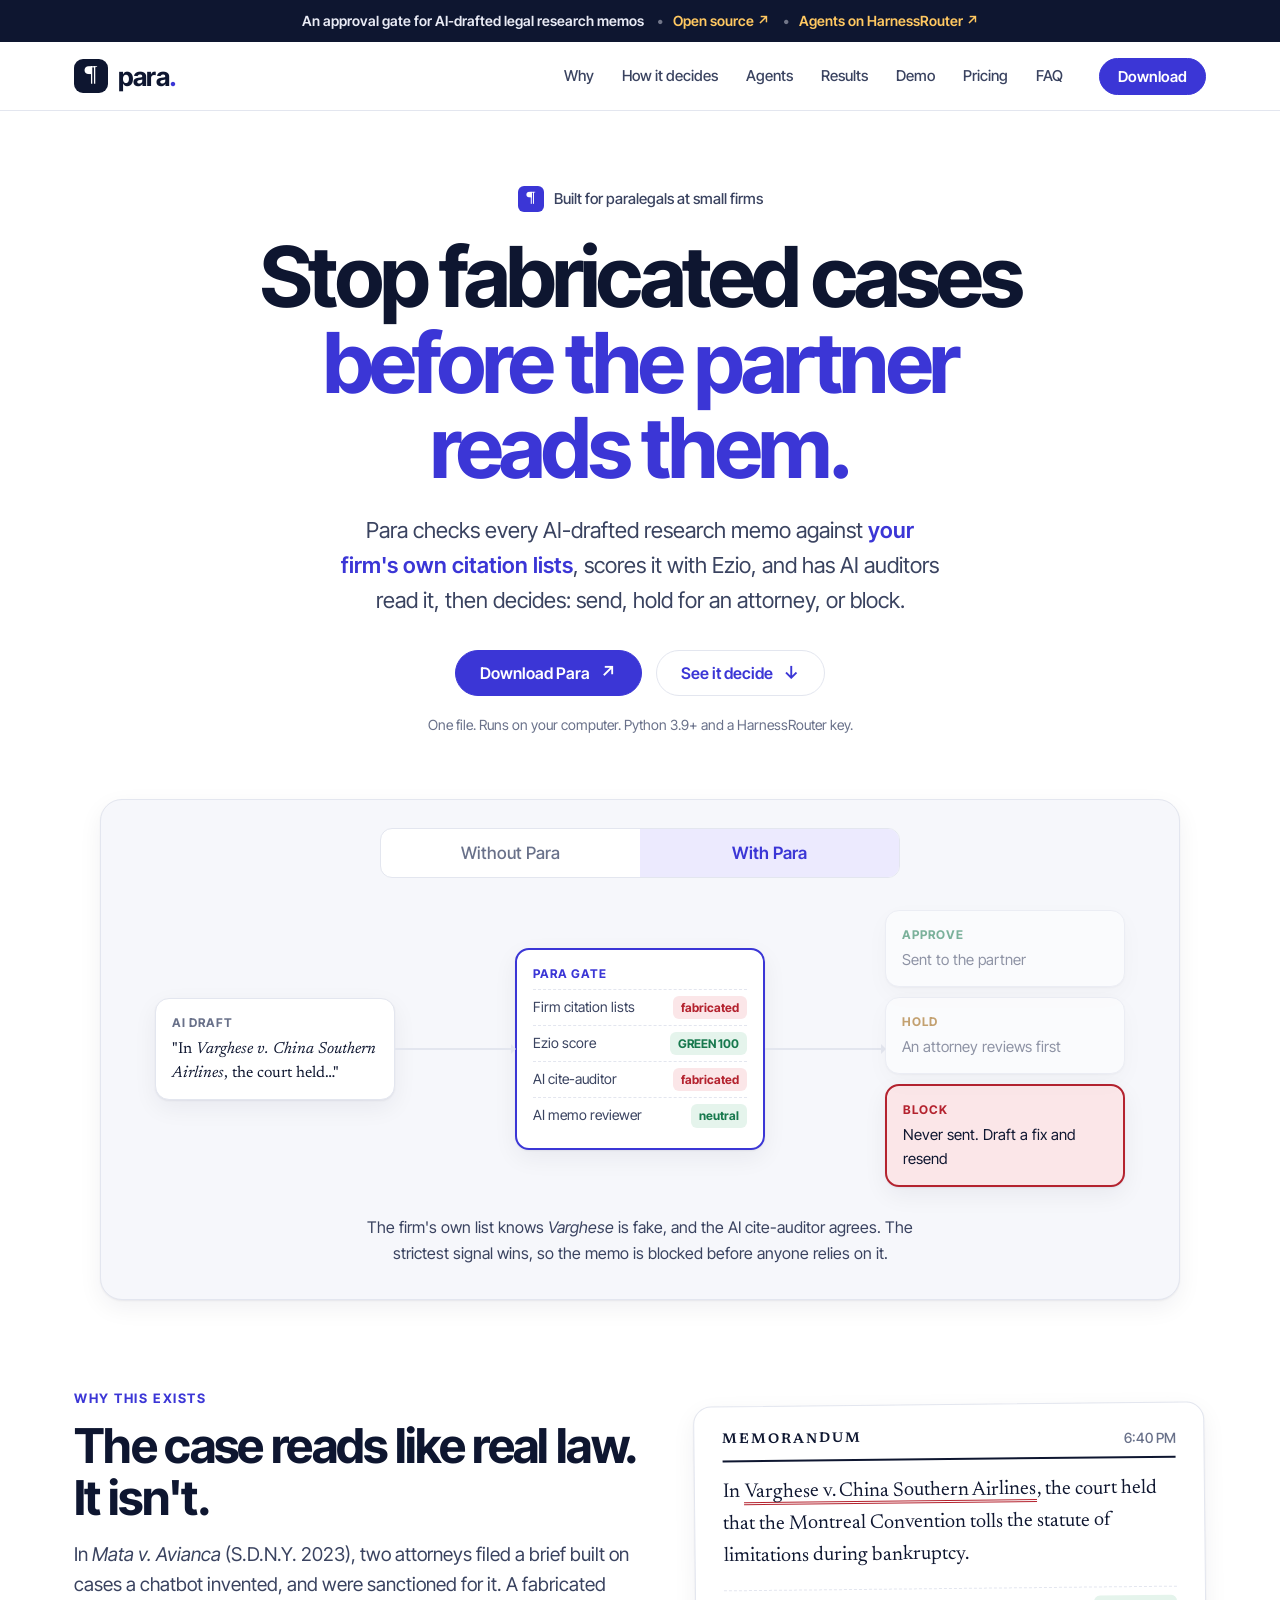
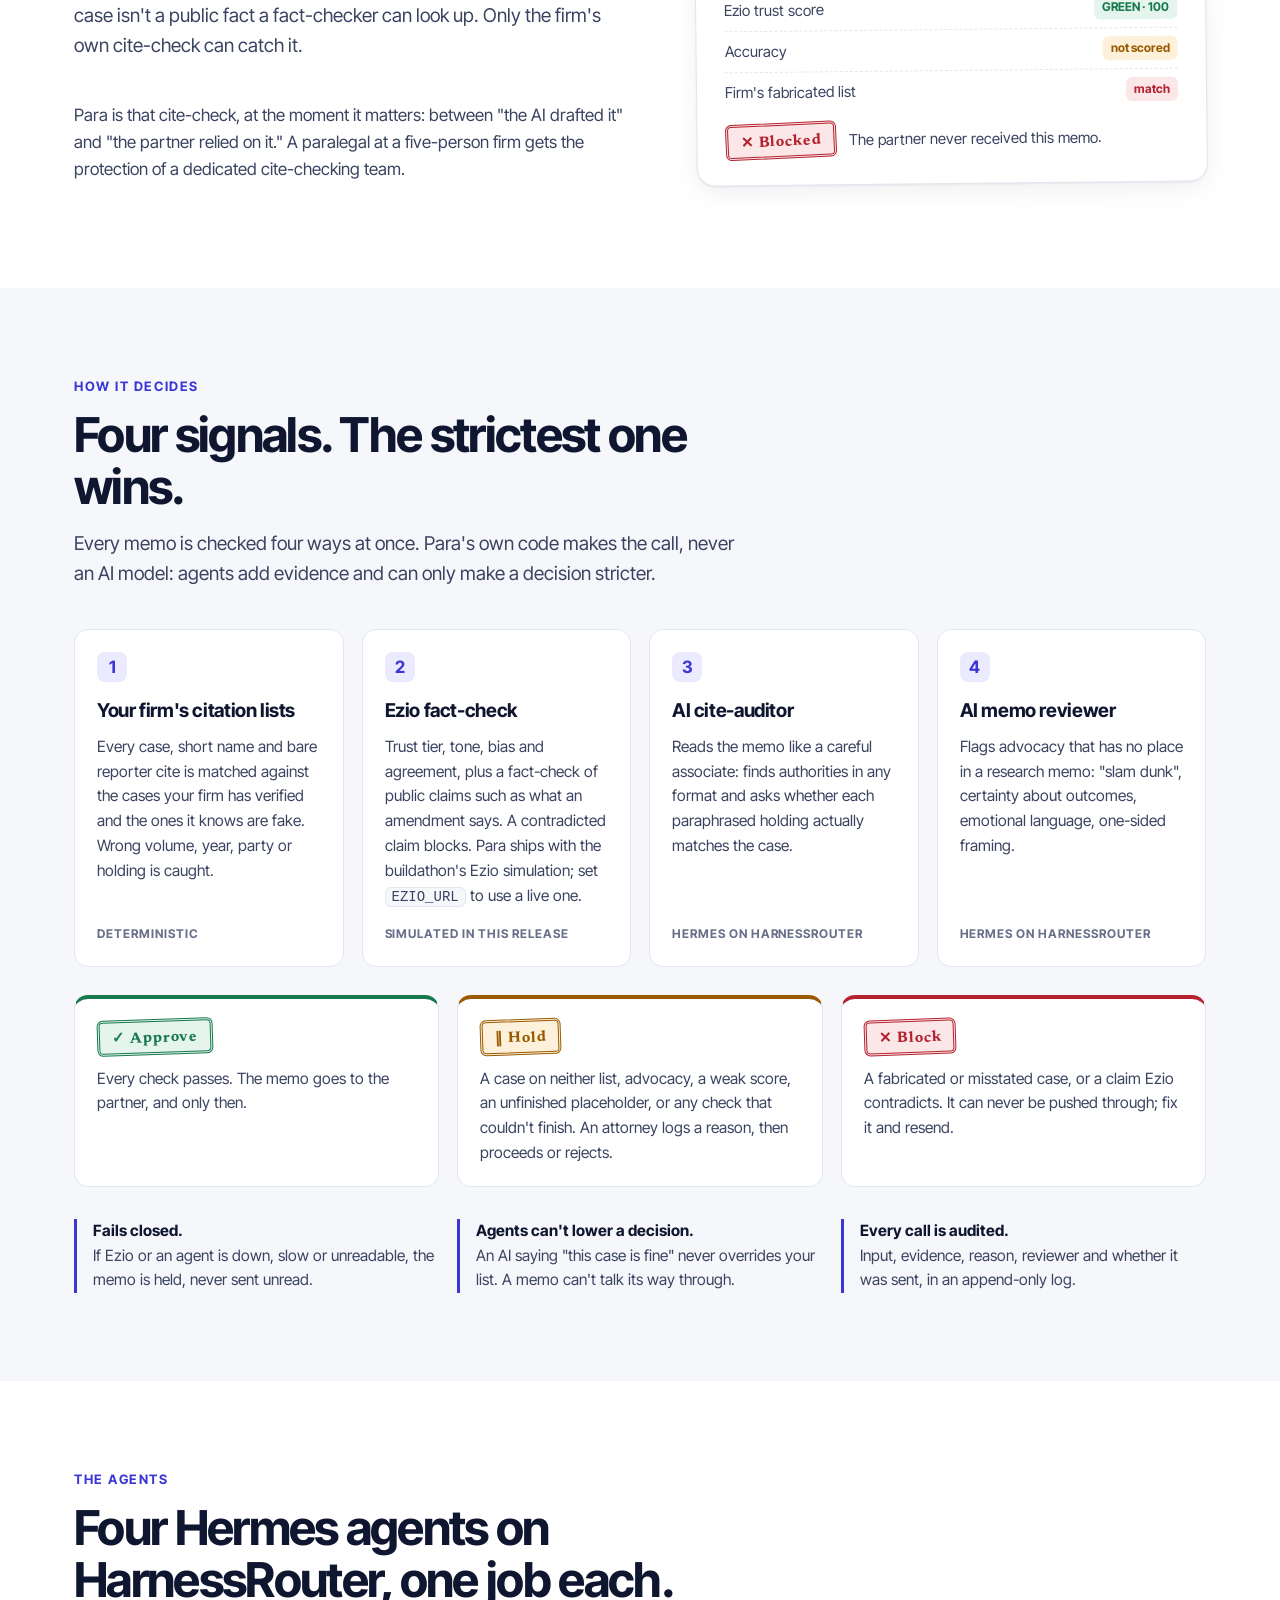
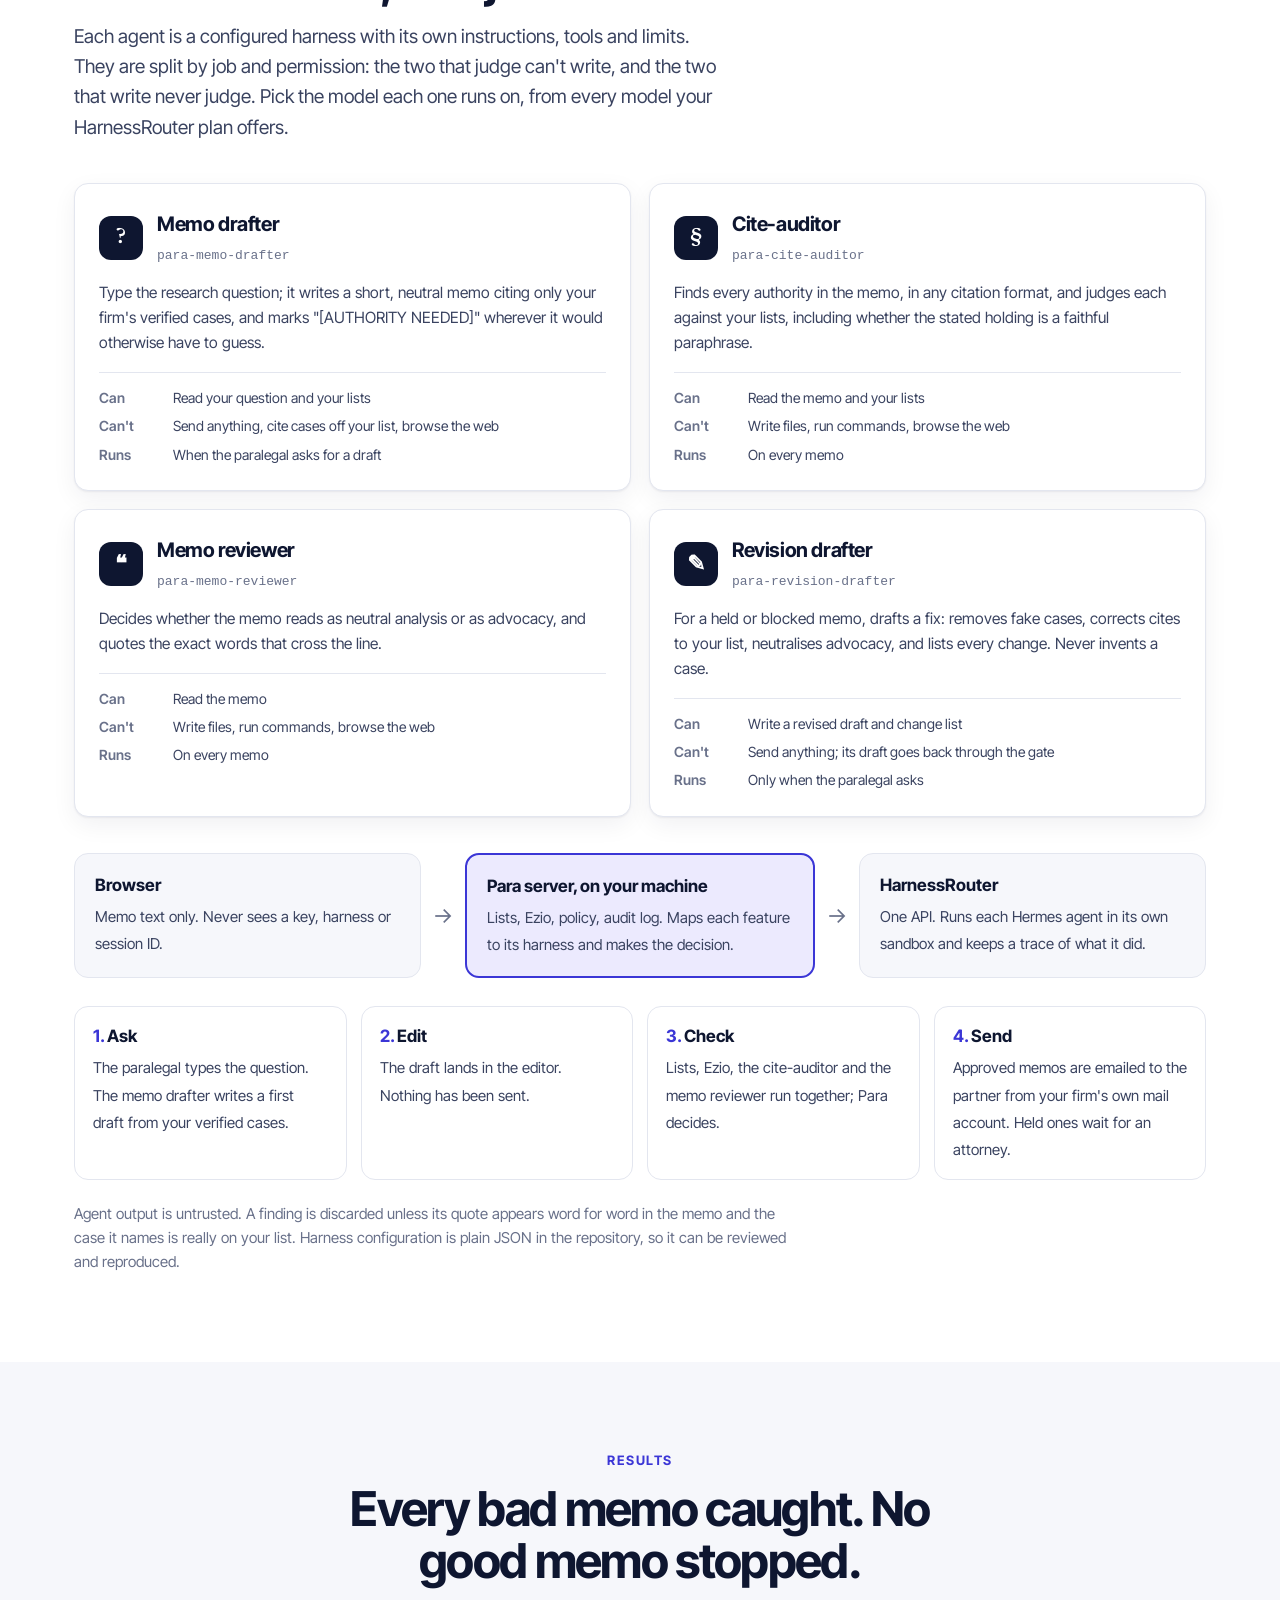
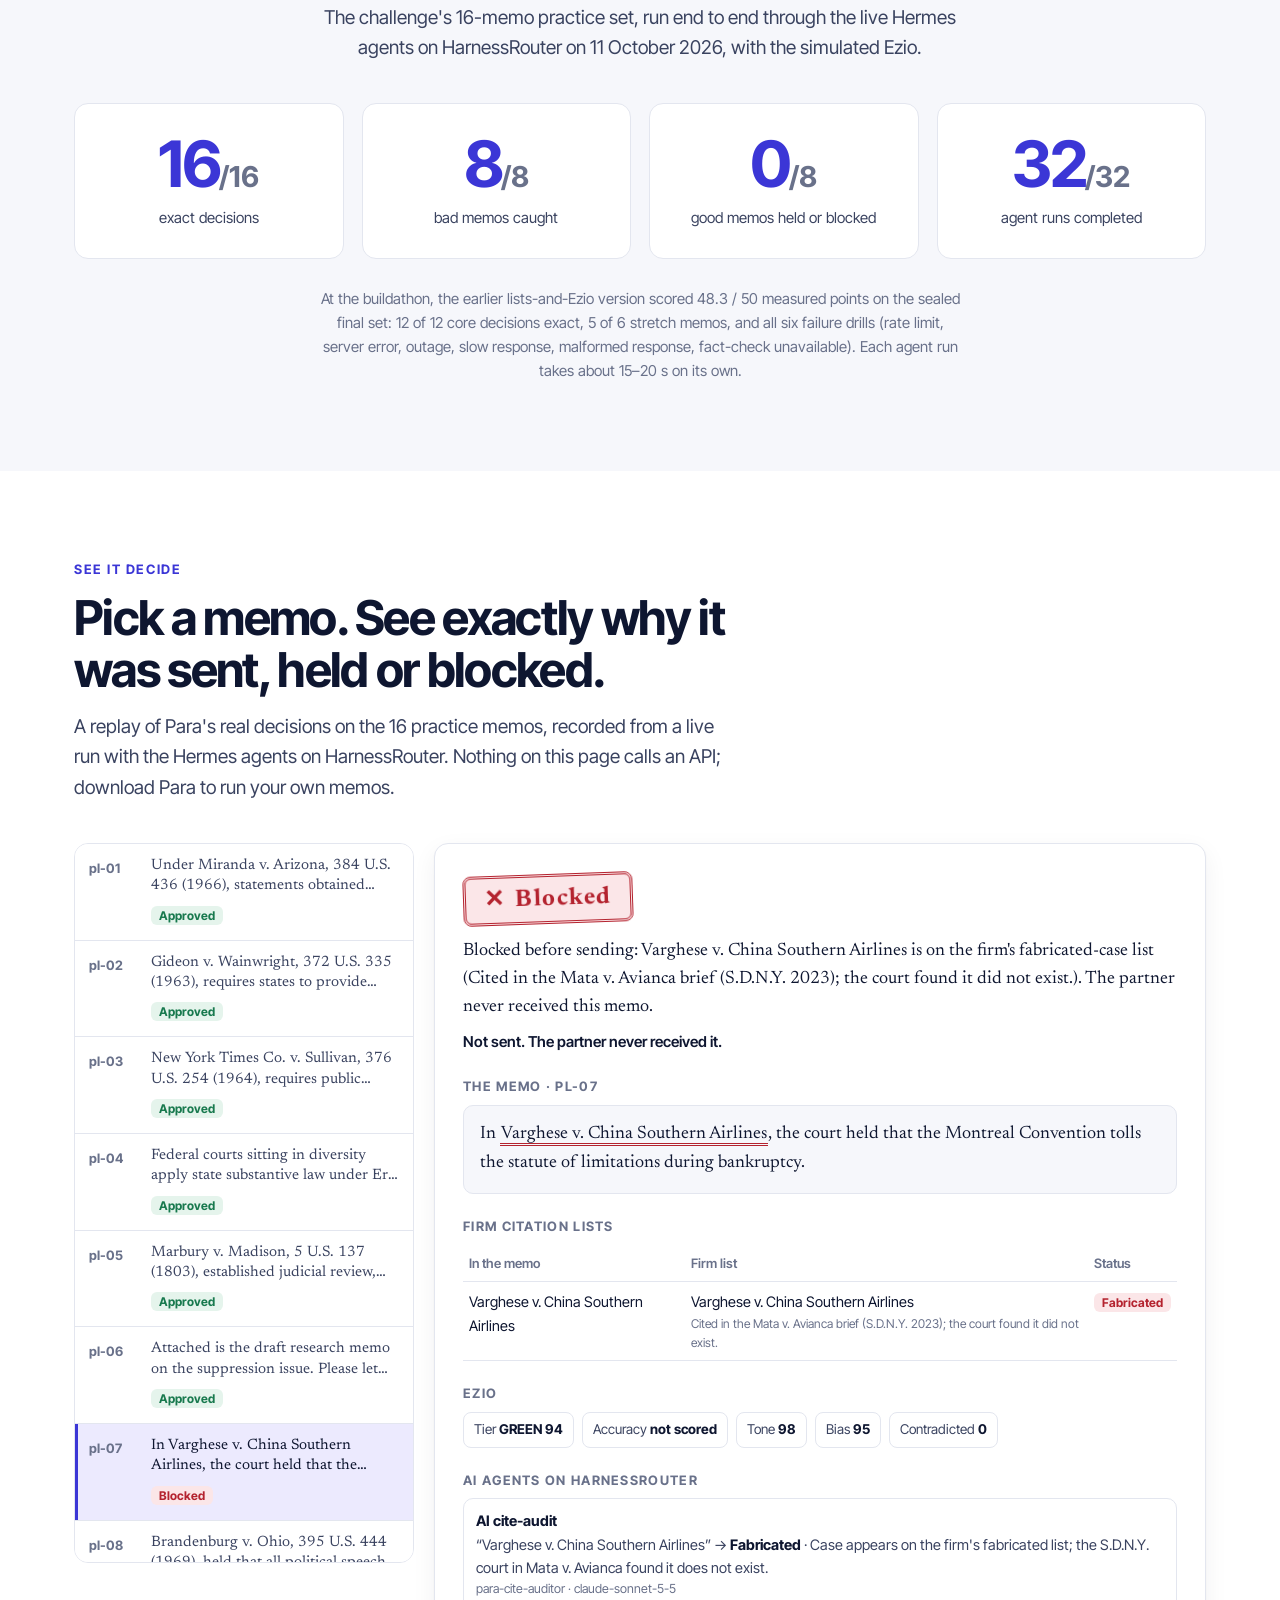
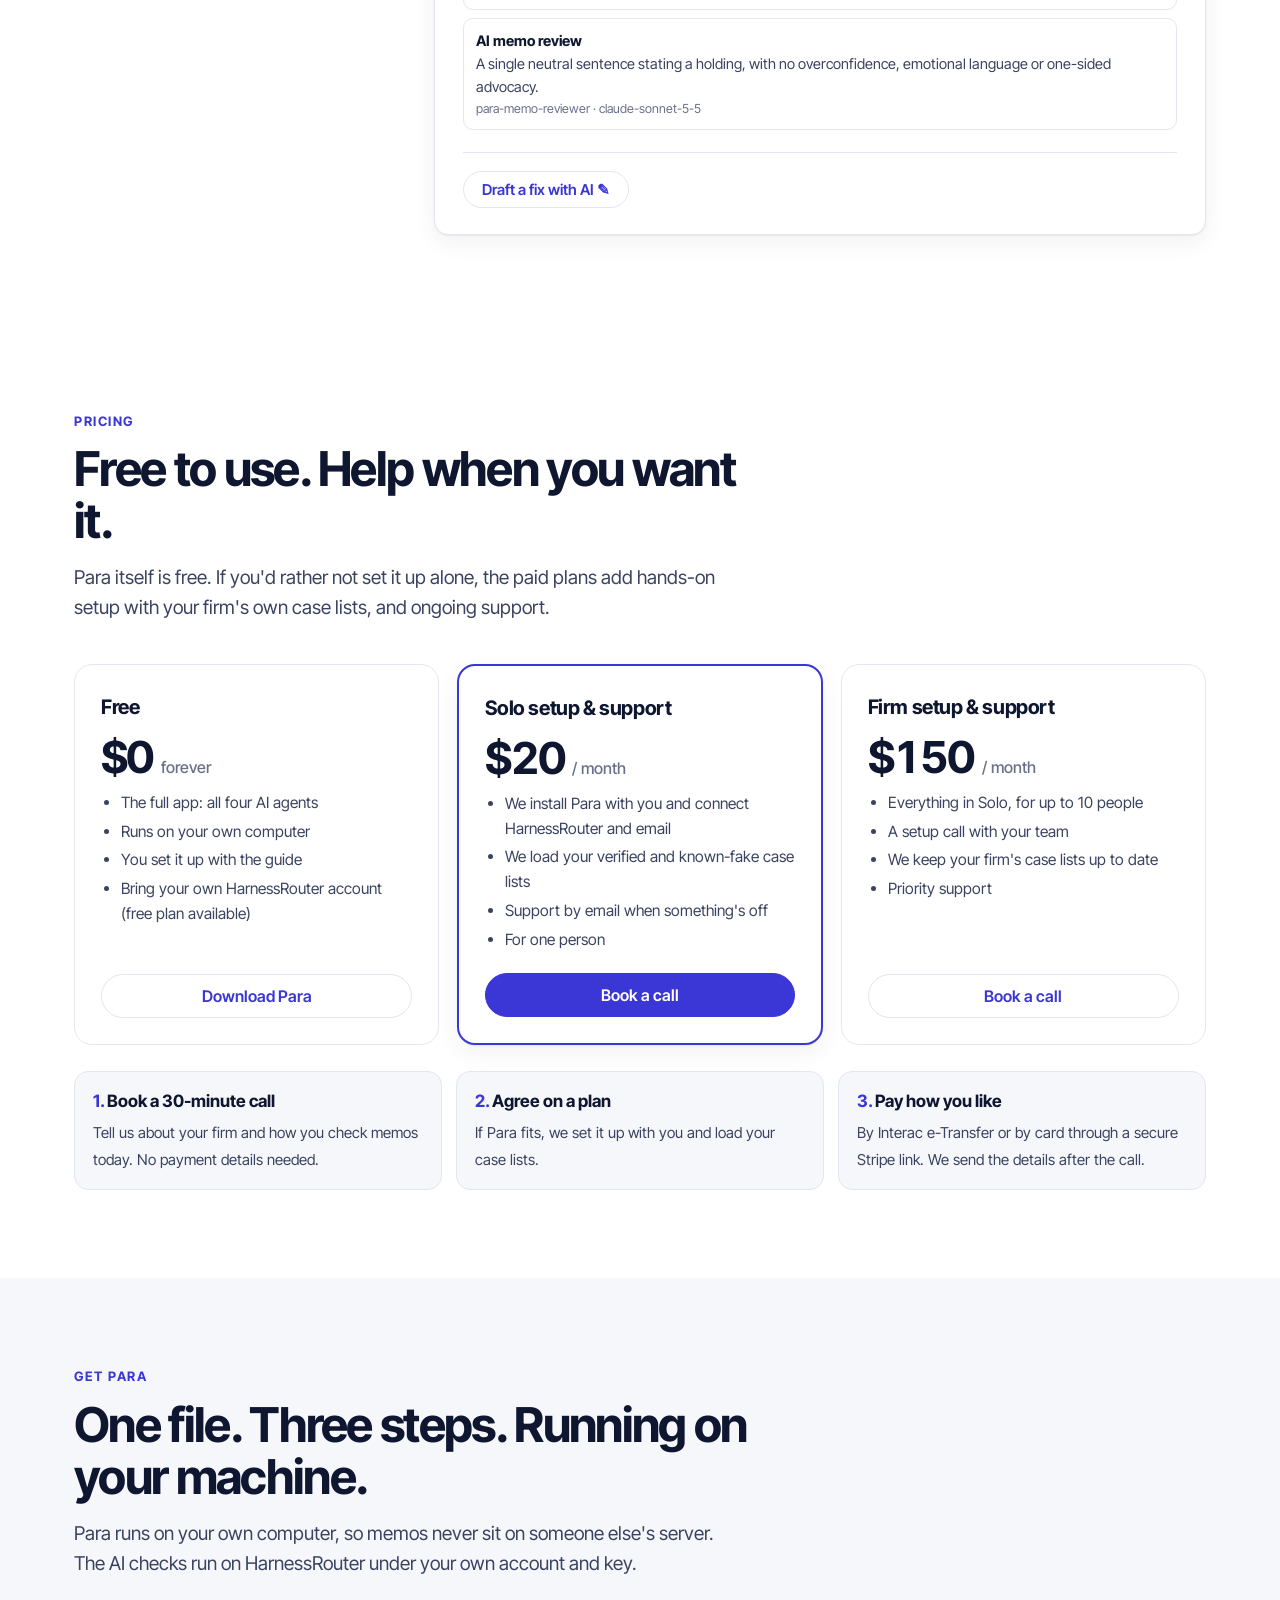
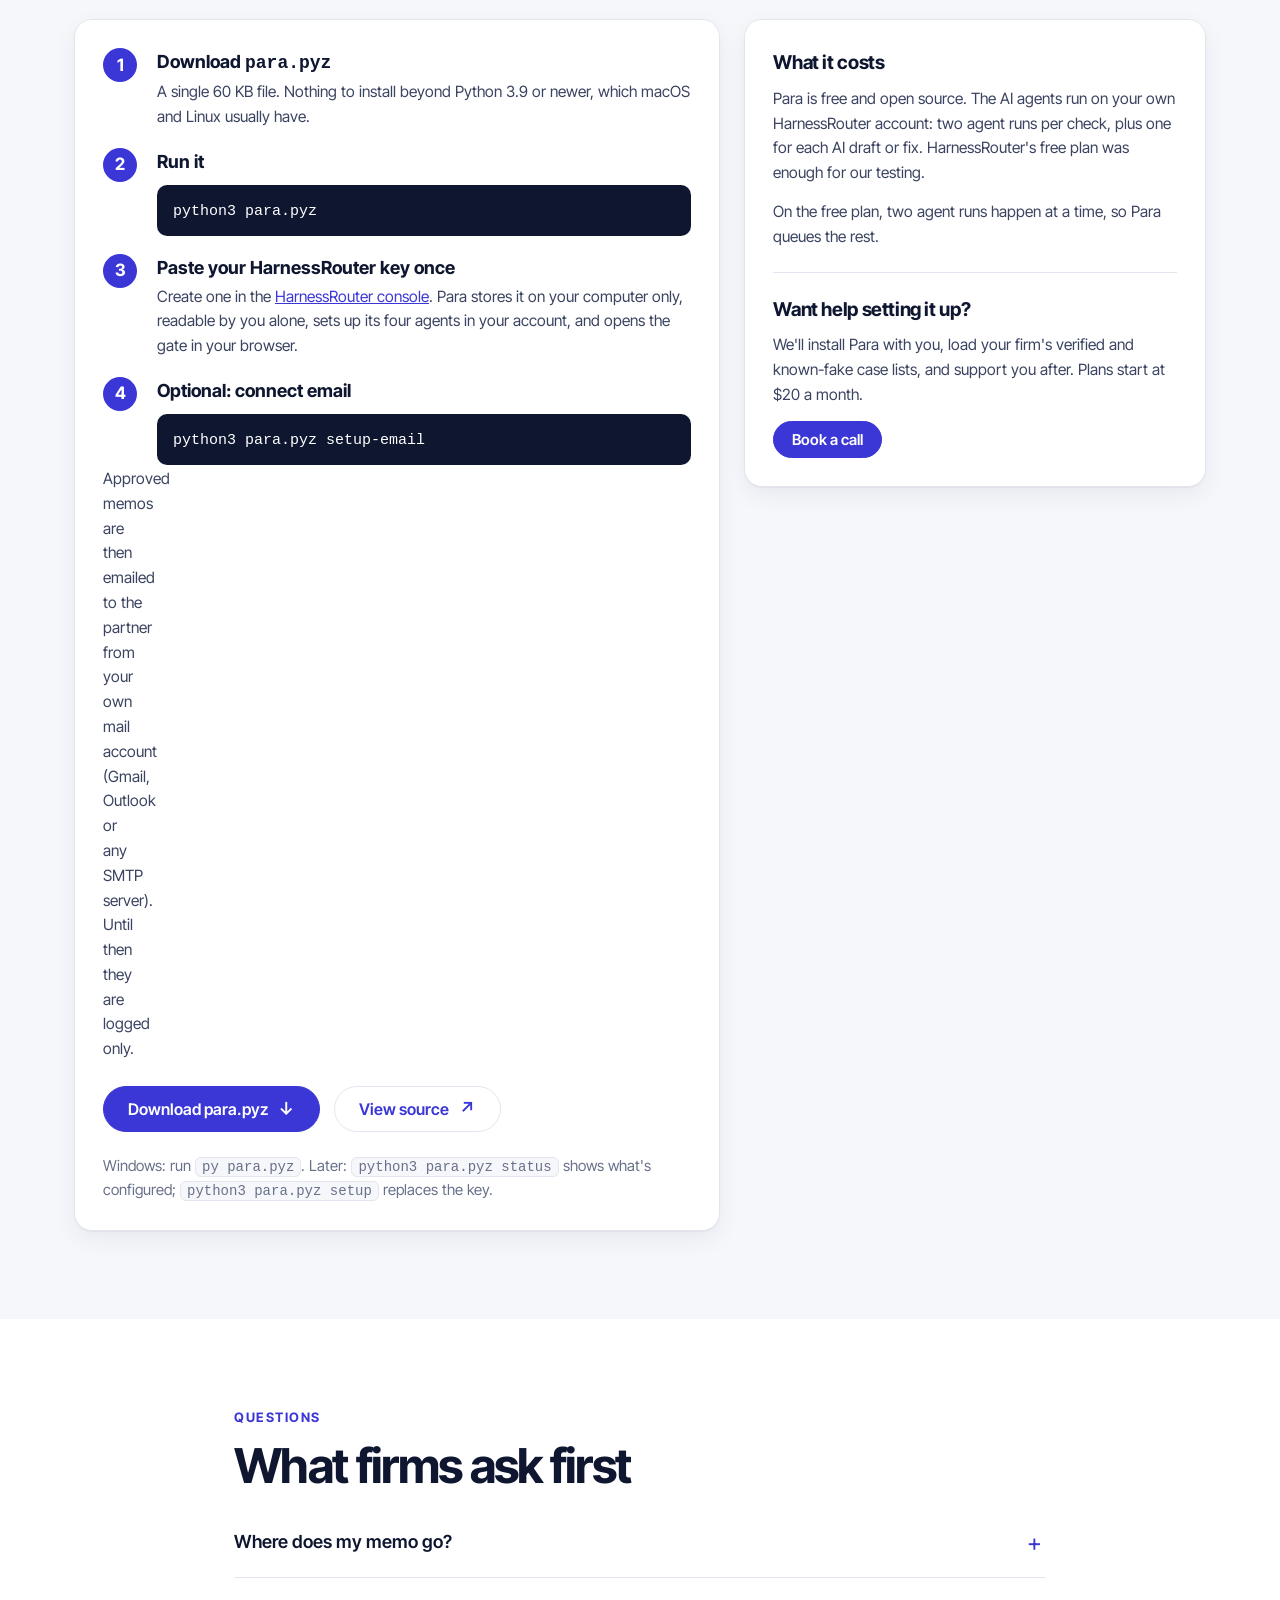
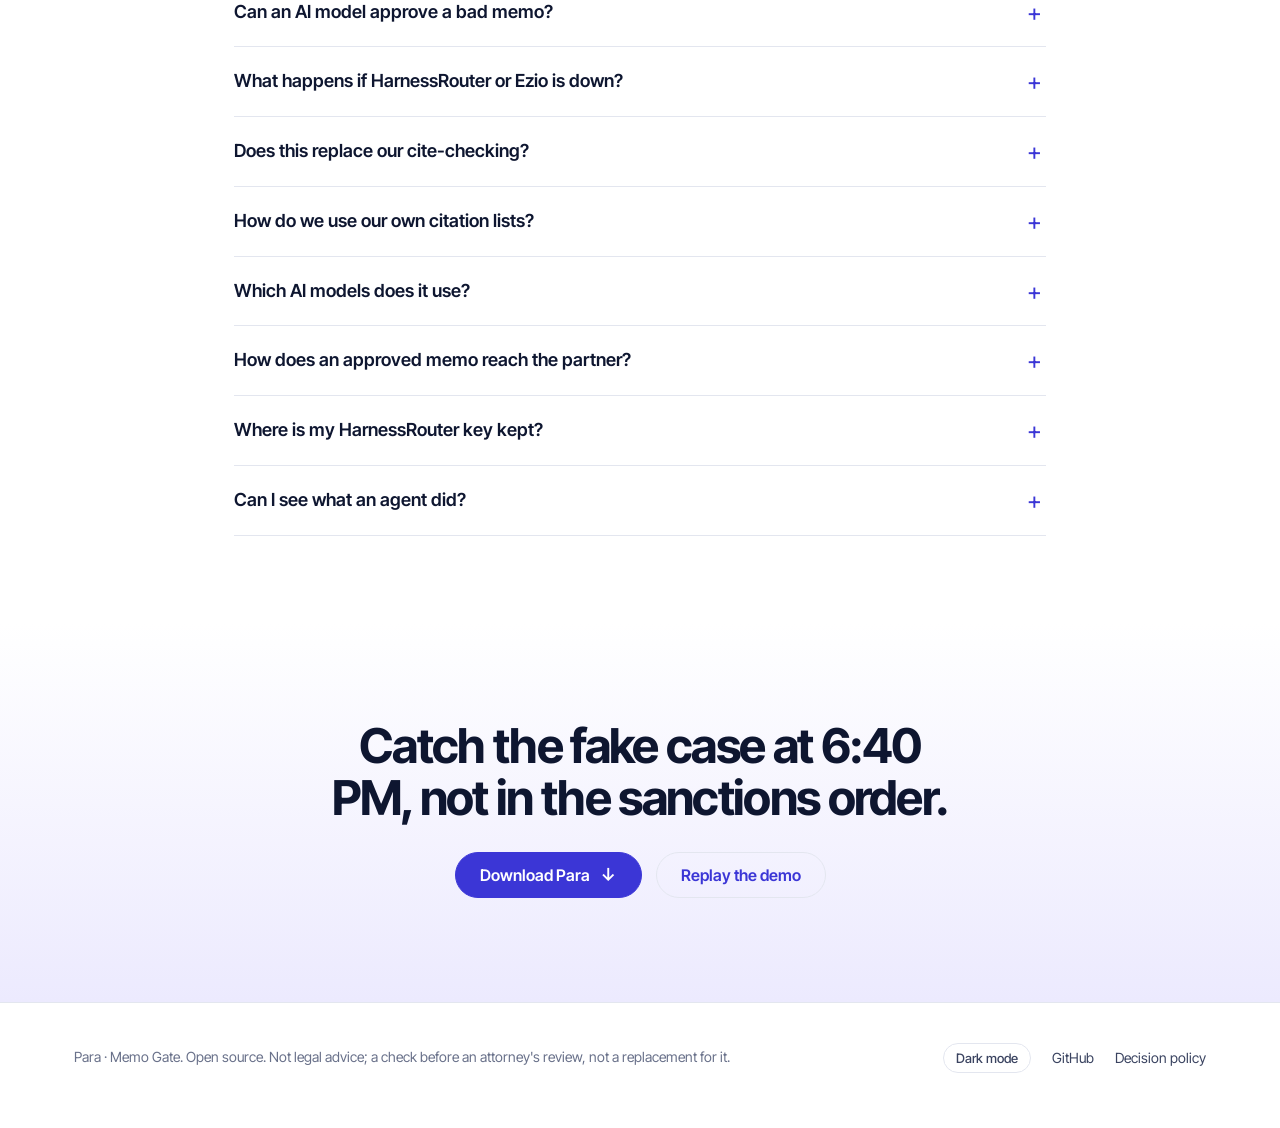
==== docs/index.html @ ff465260 "Add paid setup-and-support plans with booking and e-Transfer or card Para stays free. The website's " ====
<!doctype html>
<html lang="en">
<head>
<meta charset="utf-8">
<meta name="viewport" content="width=device-width, initial-scale=1">
<title>Para · Memo Gate</title>
<meta name="description" content="Para is an approval gate for AI-drafted legal research memos. It cite-checks every case against your firm's own lists, runs AI auditors on HarnessRouter, and blocks fabricated authority before the partner relies on it.">
<meta property="og:title" content="Para · Stop fabricated cases before they reach the partner">
<meta property="og:description" content="An approval gate for AI-drafted legal research memos: firm cite-lists, Ezio scoring and AI auditors on HarnessRouter.">
<link rel="icon" href="data:image/svg+xml,%3Csvg xmlns='http://www.w3.org/2000/svg' viewBox='0 0 32 32'%3E%3Crect width='32' height='32' rx='8' fill='%230e1630'/%3E%3Ctext x='16' y='23' font-size='20' text-anchor='middle' fill='white' font-family='Georgia'%3E%C2%B6%3C/text%3E%3C/svg%3E">
<link rel="preconnect" href="https://fonts.googleapis.com">
<link rel="preconnect" href="https://fonts.gstatic.com" crossorigin>
<link rel="stylesheet" href="https://fonts.googleapis.com/css2?family=Inter+Tight:wght@400;500;600;700&family=Newsreader:opsz,wght@6..72,400;6..72,600&display=swap">
<link rel="stylesheet" href="assets/site.css?v=20261019">
</head>
<body>

<div class="bar">
  An approval gate for AI-drafted legal research memos
  <span class="dot" aria-hidden="true">•</span><a href="https://github.com/Ridhwanlai/Approval-Gate">Open source ↗</a>
  <span class="dot" aria-hidden="true">•</span><a href="https://harnessrouter.ai">Agents on HarnessRouter ↗</a>
</div>

<nav class="nav" aria-label="Main">
  <div class="wrap">
    <a class="brand" href="#top" aria-label="Para home"><span class="mark" aria-hidden="true">¶</span><span>para<span class="dot">.</span></span></a>
    <div class="nav-links">
      <a href="#problem">Why</a>
      <a href="#how">How it decides</a>
      <a href="#agents">Agents</a>
      <a href="#results">Results</a>
      <a href="#demo">Demo</a>
      <a href="#pricing">Pricing</a>
      <a href="#faq">FAQ</a>
    </div>
    <a class="btn primary small" href="#download">Download</a>
  </div>
</nav>

<main id="top">
  <header class="hero">
    <div class="wrap">
      <span class="badge"><span class="chip" aria-hidden="true">¶</span>Built for paralegals at small firms</span>
      <h1>Stop fabricated cases <span class="accent">before the partner reads them.</span></h1>
      <p class="lede">Para checks every AI-drafted research memo against <b>your firm's own citation lists</b>, scores it with Ezio, and has AI auditors read it, then decides: send, hold for an attorney, or block.</p>
      <div class="ctas">
        <a class="btn primary" href="#download">Download Para <span class="arrow" aria-hidden="true">↗</span></a>
        <a class="btn ghost" href="#demo">See it decide <span class="arrow" aria-hidden="true">↓</span></a>
      </div>
      <p class="fineprint">One file. Runs on your computer. Python 3.9+ and a HarnessRouter key.</p>
    </div>
  </header>

  <div class="wrap">
    <div class="compare" id="compare">
      <div class="tabs" role="tablist" aria-label="Compare">
        <button role="tab" id="tab-without" aria-controls="panel-without" aria-selected="false" type="button">Without Para</button>
        <button role="tab" id="tab-with" aria-controls="panel-with" aria-selected="true" type="button">With Para</button>
      </div>

      <div class="panel" id="panel-without" role="tabpanel" aria-labelledby="tab-without" hidden>
        <div class="flow">
          <div class="node"><span class="node-k">AI draft</span><span class="memo-line">"In <i>Varghese v. China Southern Airlines</i>, the court held…"</span></div>
          <div class="link" aria-hidden="true"><span>Ezio: GREEN 100</span></div>
          <div class="node"><span class="node-k">Partner</span>Relies on it in tomorrow's filing</div>
          <div class="link bad" aria-hidden="true"></div>
          <div class="node outcome block"><span class="node-k">Outcome</span>A case that never existed is cited to the court</div>
        </div>
        <p class="caption">A trust score can't see a fabricated case: there is no public claim to check. That is how <i>Mata v. Avianca</i> happened.</p>
      </div>

      <div class="panel" id="panel-with" role="tabpanel" aria-labelledby="tab-with">
        <div class="flow">
          <div class="node"><span class="node-k">AI draft</span><span class="memo-line">"In <i>Varghese v. China Southern Airlines</i>, the court held…"</span></div>
          <div class="link" aria-hidden="true"></div>
          <div class="node gate">
            <span class="node-k">Para gate</span>
            <ul class="checks">
              <li><span>Firm citation lists</span><b class="st block">fabricated</b></li>
              <li><span>Ezio score</span><b class="st ok">GREEN 100</b></li>
              <li><span>AI cite-auditor</span><b class="st block">fabricated</b></li>
              <li><span>AI memo reviewer</span><b class="st ok">neutral</b></li>
            </ul>
          </div>
          <div class="link" aria-hidden="true"></div>
          <div class="outcomes">
            <div class="node outcome ok"><span class="node-k">Approve</span>Sent to the partner</div>
            <div class="node outcome hold"><span class="node-k">Hold</span>An attorney reviews first</div>
            <div class="node outcome block current"><span class="node-k">Block</span>Never sent. Draft a fix and resend</div>
          </div>
        </div>
        <p class="caption">The firm's own list knows <i>Varghese</i> is fake, and the AI cite-auditor agrees. The strictest signal wins, so the memo is blocked before anyone relies on it.</p>
      </div>
    </div>
  </div>

  <section id="problem">
    <div class="wrap split">
      <div>
        <p class="kicker">Why this exists</p>
        <h2>The case reads like real law. It isn't.</h2>
        <p class="section-lede">In <i>Mata v. Avianca</i> (S.D.N.Y. 2023), two attorneys filed a brief built on cases a chatbot invented, and were sanctioned for it. A fabricated case isn't a public fact a fact-checker can look up. Only the firm's own cite-check can catch it.</p>
        <p class="body">Para is that cite-check, at the moment it matters: between "the AI drafted it" and "the partner relied on it." A paralegal at a five-person firm gets the protection of a dedicated cite-checking team.</p>
      </div>
      <figure class="memo-card" aria-label="An AI-drafted memo with a fabricated case">
        <div class="memo-head"><span>MEMORANDUM</span><span class="time">6:40 PM</span></div>
        <p class="memo-text">In <mark class="fab">Varghese v. China Southern Airlines</mark>, the court held that the Montreal Convention tolls the statute of limitations during bankruptcy.</p>
        <div class="memo-signals">
          <div><span>Ezio trust score</span><b class="st ok">GREEN · 100</b></div>
          <div><span>Accuracy</span><b class="st hold">not scored</b></div>
          <div><span>Firm's fabricated list</span><b class="st block">match</b></div>
        </div>
        <figcaption><b class="stamp-mini block">✕ Blocked</b> The partner never received this memo.</figcaption>
      </figure>
    </div>
  </section>

  <section id="how" class="soft">
    <div class="wrap">
      <p class="kicker">How it decides</p>
      <h2>Four signals. The strictest one wins.</h2>
      <p class="section-lede">Every memo is checked four ways at once. Para's own code makes the call, never an AI model: agents add evidence and can only make a decision stricter.</p>
      <div class="grid4">
        <article class="sig-card">
          <span class="num">1</span>
          <h3>Your firm's citation lists</h3>
          <p>Every case, short name and bare reporter cite is matched against the cases your firm has verified and the ones it knows are fake. Wrong volume, year, party or holding is caught.</p>
          <p class="tag">Deterministic</p>
        </article>
        <article class="sig-card">
          <span class="num">2</span>
          <h3>Ezio fact-check</h3>
          <p>Trust tier, tone, bias and agreement, plus a fact-check of public claims such as what an amendment says. A contradicted claim blocks. Para ships with the buildathon's Ezio simulation; set <code>EZIO_URL</code> to use a live one.</p>
          <p class="tag">Simulated in this release</p>
        </article>
        <article class="sig-card">
          <span class="num">3</span>
          <h3>AI cite-auditor</h3>
          <p>Reads the memo like a careful associate: finds authorities in any format and asks whether each paraphrased holding actually matches the case.</p>
          <p class="tag">Hermes on HarnessRouter</p>
        </article>
        <article class="sig-card">
          <span class="num">4</span>
          <h3>AI memo reviewer</h3>
          <p>Flags advocacy that has no place in a research memo: "slam dunk", certainty about outcomes, emotional language, one-sided framing.</p>
          <p class="tag">Hermes on HarnessRouter</p>
        </article>
      </div>

      <div class="verdicts">
        <div class="verdict ok"><b class="stamp-mini ok">✓ Approve</b><p>Every check passes. The memo goes to the partner, and only then.</p></div>
        <div class="verdict hold"><b class="stamp-mini hold">‖ Hold</b><p>A case on neither list, advocacy, a weak score, an unfinished placeholder, or any check that couldn't finish. An attorney logs a reason, then proceeds or rejects.</p></div>
        <div class="verdict block"><b class="stamp-mini block">✕ Block</b><p>A fabricated or misstated case, or a claim Ezio contradicts. It can never be pushed through; fix it and resend.</p></div>
      </div>

      <ul class="guarantees">
        <li><b>Fails closed.</b> If Ezio or an agent is down, slow or unreadable, the memo is held, never sent unread.</li>
        <li><b>Agents can't lower a decision.</b> An AI saying "this case is fine" never overrides your list. A memo can't talk its way through.</li>
        <li><b>Every call is audited.</b> Input, evidence, reason, reviewer and whether it was sent, in an append-only log.</li>
      </ul>
    </div>
  </section>

  <section id="agents">
    <div class="wrap">
      <p class="kicker">The agents</p>
      <h2>Four Hermes agents on HarnessRouter, one job each.</h2>
      <p class="section-lede">Each agent is a configured harness with its own instructions, tools and limits. They are split by job and permission: the two that judge can't write, and the two that write never judge. Pick the model each one runs on, from every model your HarnessRouter plan offers.</p>
      <div class="agents">
        <article class="agent-card">
          <header><span class="agent-ico" aria-hidden="true">?</span><div><h3>Memo drafter</h3><code>para-memo-drafter</code></div></header>
          <p>Type the research question; it writes a short, neutral memo citing only your firm's verified cases, and marks "[AUTHORITY NEEDED]" wherever it would otherwise have to guess.</p>
          <dl><dt>Can</dt><dd>Read your question and your lists</dd><dt>Can't</dt><dd>Send anything, cite cases off your list, browse the web</dd><dt>Runs</dt><dd>When the paralegal asks for a draft</dd></dl>
        </article>
        <article class="agent-card">
          <header><span class="agent-ico" aria-hidden="true">§</span><div><h3>Cite-auditor</h3><code>para-cite-auditor</code></div></header>
          <p>Finds every authority in the memo, in any citation format, and judges each against your lists, including whether the stated holding is a faithful paraphrase.</p>
          <dl><dt>Can</dt><dd>Read the memo and your lists</dd><dt>Can't</dt><dd>Write files, run commands, browse the web</dd><dt>Runs</dt><dd>On every memo</dd></dl>
        </article>
        <article class="agent-card">
          <header><span class="agent-ico" aria-hidden="true">❝</span><div><h3>Memo reviewer</h3><code>para-memo-reviewer</code></div></header>
          <p>Decides whether the memo reads as neutral analysis or as advocacy, and quotes the exact words that cross the line.</p>
          <dl><dt>Can</dt><dd>Read the memo</dd><dt>Can't</dt><dd>Write files, run commands, browse the web</dd><dt>Runs</dt><dd>On every memo</dd></dl>
        </article>
        <article class="agent-card">
          <header><span class="agent-ico" aria-hidden="true">✎</span><div><h3>Revision drafter</h3><code>para-revision-drafter</code></div></header>
          <p>For a held or blocked memo, drafts a fix: removes fake cases, corrects cites to your list, neutralises advocacy, and lists every change. Never invents a case.</p>
          <dl><dt>Can</dt><dd>Write a revised draft and change list</dd><dt>Can't</dt><dd>Send anything; its draft goes back through the gate</dd><dt>Runs</dt><dd>Only when the paralegal asks</dd></dl>
        </article>
      </div>

      <div class="arch" aria-label="How Para connects to HarnessRouter">
        <div class="arch-node"><b>Browser</b><span>Memo text only. Never sees a key, harness or session ID.</span></div>
        <div class="arch-link" aria-hidden="true">→</div>
        <div class="arch-node strong"><b>Para server, on your machine</b><span>Lists, Ezio, policy, audit log. Maps each feature to its harness and makes the decision.</span></div>
        <div class="arch-link" aria-hidden="true">→</div>
        <div class="arch-node"><b>HarnessRouter</b><span>One API. Runs each Hermes agent in its own sandbox and keeps a trace of what it did.</span></div>
      </div>
      <ol class="flowline" aria-label="A memo's path">
        <li><b>Ask</b><span>The paralegal types the question. The memo drafter writes a first draft from your verified cases.</span></li>
        <li><b>Edit</b><span>The draft lands in the editor. Nothing has been sent.</span></li>
        <li><b>Check</b><span>Lists, Ezio, the cite-auditor and the memo reviewer run together; Para decides.</span></li>
        <li><b>Send</b><span>Approved memos are emailed to the partner from your firm's own mail account. Held ones wait for an attorney.</span></li>
      </ol>
      <p class="note">Agent output is untrusted. A finding is discarded unless its quote appears word for word in the memo and the case it names is really on your list. Harness configuration is plain JSON in the repository, so it can be reviewed and reproduced.</p>
    </div>
  </section>

  <section id="results" class="soft">
    <div class="wrap center">
      <p class="kicker">Results</p>
      <h2>Every bad memo caught. No good memo stopped.</h2>
      <p class="section-lede">The challenge's 16-memo practice set, run end to end through the live Hermes agents on HarnessRouter on 11 October 2026, with the simulated Ezio.</p>
      <div class="stats">
        <div class="stat"><b>16<small>/16</small></b><span>exact decisions</span></div>
        <div class="stat"><b>8<small>/8</small></b><span>bad memos caught</span></div>
        <div class="stat"><b>0<small>/8</small></b><span>good memos held or blocked</span></div>
        <div class="stat"><b>32<small>/32</small></b><span>agent runs completed</span></div>
      </div>
      <p class="note center-note">At the buildathon, the earlier lists-and-Ezio version scored 48.3 / 50 measured points on the sealed final set: 12 of 12 core decisions exact, 5 of 6 stretch memos, and all six failure drills (rate limit, server error, outage, slow response, malformed response, fact-check unavailable). Each agent run takes about 15–20 s on its own.</p>
    </div>
  </section>

  <section id="demo">
    <div class="wrap">
      <p class="kicker">See it decide</p>
      <h2>Pick a memo. See exactly why it was sent, held or blocked.</h2>
      <p class="section-lede">A replay of Para's real decisions on the 16 practice memos, recorded from a live run with the Hermes agents on HarnessRouter. Nothing on this page calls an API; download Para to run your own memos.</p>
      <div class="demo">
        <div class="docket" role="listbox" aria-label="Practice memos" id="docket"><p class="muted">Loading recorded decisions…</p></div>
        <div class="decision" id="decision" aria-live="polite"></div>
      </div>
    </div>
  </section>

  <section id="pricing">
    <div class="wrap">
      <p class="kicker">Pricing</p>
      <h2>Free to use. Help when you want it.</h2>
      <p class="section-lede">Para itself is free. If you'd rather not set it up alone, the paid plans add hands-on setup with your firm's own case lists, and ongoing support.</p>
      <div class="prices">
        <article class="price-card">
          <h3>Free</h3>
          <p class="amount">$0 <small>forever</small></p>
          <ul><li>The full app: all four AI agents</li><li>Runs on your own computer</li><li>You set it up with the guide</li><li>Bring your own HarnessRouter account (free plan available)</li></ul>
          <a class="btn ghost" href="#download">Download Para</a>
        </article>
        <article class="price-card featured">
          <h3>Solo setup &amp; support</h3>
          <p class="amount">$20 <small>/ month</small></p>
          <ul><li>We install Para with you and connect HarnessRouter and email</li><li>We load your verified and known-fake case lists</li><li>Support by email when something's off</li><li>For one person</li></ul>
          <a class="btn primary" href="https://calendly.com/ridhwanlai-badmos/30min" target="_blank" rel="noopener">Book a call</a>
        </article>
        <article class="price-card">
          <h3>Firm setup &amp; support</h3>
          <p class="amount">$150 <small>/ month</small></p>
          <ul><li>Everything in Solo, for up to 10 people</li><li>A setup call with your team</li><li>We keep your firm's case lists up to date</li><li>Priority support</li></ul>
          <a class="btn ghost" href="https://calendly.com/ridhwanlai-badmos/30min" target="_blank" rel="noopener">Book a call</a>
        </article>
      </div>
      <ol class="paysteps" aria-label="How paying works">
        <li><b>Book a 30-minute call</b><span>Tell us about your firm and how you check memos today. No payment details needed.</span></li>
        <li><b>Agree on a plan</b><span>If Para fits, we set it up with you and load your case lists.</span></li>
        <li><b>Pay how you like</b><span>By Interac e-Transfer or by card through a secure Stripe link. We send the details after the call.</span></li>
      </ol>
    </div>
  </section>

  <section id="download" class="soft">
    <div class="wrap">
      <p class="kicker">Get Para</p>
      <h2>One file. Three steps. Running on your machine.</h2>
      <p class="section-lede">Para runs on your own computer, so memos never sit on someone else's server. The AI checks run on HarnessRouter under your own account and key.</p>
      <div class="get">
        <div class="get-main">
          <ol class="steps">
            <li><b>Download <code>para.pyz</code></b><span>A single 60 KB file. Nothing to install beyond Python 3.9 or newer, which macOS and Linux usually have.</span></li>
            <li><b>Run it</b><pre><code>python3 para.pyz</code></pre></li>
            <li><b>Paste your HarnessRouter key once</b><span>Create one in the <a href="https://harnessrouter.ai">HarnessRouter console</a>. Para stores it on your computer only, readable by you alone, sets up its four agents in your account, and opens the gate in your browser.</span></li>
            <li><b>Optional: connect email</b><pre><code>python3 para.pyz setup-email</code></pre><span>Approved memos are then emailed to the partner from your own mail account (Gmail, Outlook or any SMTP server). Until then they are logged only.</span></li>
          </ol>
          <div class="ctas left">
            <a class="btn primary" href="download/para.pyz" download>Download para.pyz <span class="arrow" aria-hidden="true">↓</span></a>
            <a class="btn ghost" href="https://github.com/Ridhwanlai/Approval-Gate">View source <span class="arrow" aria-hidden="true">↗</span></a>
          </div>
          <p class="note">Windows: run <code>py para.pyz</code>. Later: <code>python3 para.pyz status</code> shows what's configured; <code>python3 para.pyz setup</code> replaces the key.</p>
        </div>
        <aside class="get-side">
          <h3>What it costs</h3>
          <p>Para is free and open source. The AI agents run on your own HarnessRouter account: two agent runs per check, plus one for each AI draft or fix. HarnessRouter's free plan was enough for our testing.</p>
          <p>On the free plan, two agent runs happen at a time, so Para queues the rest.</p>
          <h3>Want help setting it up?</h3>
          <p>We'll install Para with you, load your firm's verified and known-fake case lists, and support you after. Plans start at $20 a month.</p>
          <a class="btn primary small" href="https://calendly.com/ridhwanlai-badmos/30min" target="_blank" rel="noopener">Book a call</a>
        </aside>
      </div>
    </div>
  </section>

  <section id="faq">
    <div class="wrap narrow">
      <p class="kicker">Questions</p>
      <h2>What firms ask first</h2>
      <div class="faq">
        <details>
          <summary>Where does my memo go?</summary>
          <p>The citation lists, the policy, the review queue and the audit log all run on your computer. To run the AI checks, the memo text and your citation lists are sent to HarnessRouter under your own account. This release scores memos with a simulated Ezio that runs locally; if you point it at a live Ezio endpoint, the memo goes there too. Nothing is sent anywhere else, and Para has no server of its own.</p>
        </details>
        <details>
          <summary>Can an AI model approve a bad memo?</summary>
          <p>No. Para's own code makes every decision. Agent findings can only make a decision stricter, and a finding is thrown out unless its quote is in the memo word for word and the case it names is really on your list. An agent saying "this case is fine" never overrides your list.</p>
        </details>
        <details>
          <summary>What happens if HarnessRouter or Ezio is down?</summary>
          <p>The memo is held for an attorney, never sent unread. Your citation lists still block a known-fake or misstated case on their own, even with no key and no network.</p>
        </details>
        <details>
          <summary>Does this replace our cite-checking?</summary>
          <p>It makes it happen every time, before the partner sees the memo. It checks cases against the lists your firm maintains; a case on neither list is held for a person to verify. Para is not a citator and does not give legal advice.</p>
        </details>
        <details>
          <summary>How do we use our own citation lists?</summary>
          <p>The lists are two JSON files in <code>firm/</code>: verified cases with citation, year and a one-line holding, and cases known to be fabricated. A pilot replaces the sample lists with yours.</p>
        </details>
        <details>
          <summary>Which AI models does it use?</summary>
          <p>Any model your HarnessRouter plan offers: Claude, GPT, Gemini, Grok and more. Each agent has its own picker in the app, so you can run the cite-auditor on a strong reasoning model and the tone check on a fast, cheap one. Para reports which model actually served each check. If your plan can't bill a model, Para says so and holds the memo rather than skipping the check.</p>
        </details>
        <details>
          <summary>How does an approved memo reach the partner?</summary>
          <p>By email from your firm's own account, set up once with <code>setup-email</code>: Gmail, Outlook or any SMTP server over an encrypted connection. The password is typed hidden and kept in an owner-only file on your computer. If a send fails, Para says it was not delivered; it never reports a memo as sent when it wasn't.</p>
        </details>
        <details>
          <summary>Where is my HarnessRouter key kept?</summary>
          <p>In <code>~/.para/harnessrouter.key</code>, readable only by your user account. It is used only by the Para server on your machine; the browser never sees it.</p>
        </details>
        <details>
          <summary>Can I see what an agent did?</summary>
          <p>Yes. Every agent result in the app has a "View trace" link showing what the agent returned, and every decision is written to an append-only audit log with its evidence.</p>
        </details>
      </div>
    </div>
  </section>

  <section class="final">
    <div class="wrap center">
      <h2>Catch the fake case at 6:40 PM, not in the sanctions order.</h2>
      <div class="ctas">
        <a class="btn primary" href="#download">Download Para <span class="arrow" aria-hidden="true">↓</span></a>
        <a class="btn ghost" href="#demo">Replay the demo</a>
      </div>
    </div>
  </section>
</main>

<footer>
  <div class="wrap">
    <span>Para · Memo Gate. Open source. Not legal advice; a check before an attorney's review, not a replacement for it.</span>
    <span>
      <button class="theme-toggle" type="button" id="theme">Theme</button>
      <a href="https://github.com/Ridhwanlai/Approval-Gate">GitHub</a>
      <a href="https://github.com/Ridhwanlai/Approval-Gate/blob/main/POLICY.md">Decision policy</a>
    </span>
  </div>
</footer>

<script src="assets/site.js?v=20261019" defer></script>
</body>
</html>
---- docs/assets/site.css ----
/* Para site. Tokens first; every colour has a dark-mode value. */
:root {
  --bg: #ffffff; --bg-soft: #f6f7fb; --card: #ffffff; --ink: #0e1630; --ink-2: #3a4360; --muted: #69718a;
  --rule: #e3e6ef; --accent: #3b36d6; --accent-ink: #ffffff; --accent-soft: #eceafe;
  --bar: #0e1630; --bar-ink: #e9ebf5; --bar-hi: #ffc861;
  --ok: #18794e; --ok-bg: #e5f4ec; --hold: #9a5b00; --hold-bg: #fdf1dc; --block: #b4232f; --block-bg: #fbe6e8;
  --shadow: 0 1px 2px rgba(14, 22, 48, .06), 0 8px 24px rgba(14, 22, 48, .06);
  --sans: "Inter Tight", -apple-system, BlinkMacSystemFont, "Segoe UI", Roboto, Arial, sans-serif;
  --serif: "Newsreader", "Iowan Old Style", Palatino, Georgia, serif;
  --radius: 14px; --max: 1180px;
  color-scheme: light;
}
@media (prefers-color-scheme: dark) {
  :root:not([data-theme="light"]) {
    --bg: #0b1020; --bg-soft: #111831; --card: #141c38; --ink: #eef0f8; --ink-2: #c3c8dc; --muted: #9098b3;
    --rule: #263055; --accent: #8f8bff; --accent-ink: #0b1020; --accent-soft: #23265a;
    --bar: #1b2350; --bar-ink: #e9ebf5; --bar-hi: #ffc861;
    --ok: #4cc38a; --ok-bg: #12301f; --hold: #f0b44c; --hold-bg: #33260f; --block: #ff7a85; --block-bg: #3a161c;
    --shadow: 0 1px 2px rgba(0, 0, 0, .3), 0 8px 24px rgba(0, 0, 0, .25);
    color-scheme: dark;
  }
}
:root[data-theme="dark"] {
  --bg: #0b1020; --bg-soft: #111831; --card: #141c38; --ink: #eef0f8; --ink-2: #c3c8dc; --muted: #9098b3;
  --rule: #263055; --accent: #8f8bff; --accent-ink: #0b1020; --accent-soft: #23265a;
  --bar: #1b2350; --bar-ink: #e9ebf5; --bar-hi: #ffc861;
  --ok: #4cc38a; --ok-bg: #12301f; --hold: #f0b44c; --hold-bg: #33260f; --block: #ff7a85; --block-bg: #3a161c;
  --shadow: 0 1px 2px rgba(0, 0, 0, .3), 0 8px 24px rgba(0, 0, 0, .25);
  color-scheme: dark;
}

* { box-sizing: border-box; }
html { scroll-behavior: smooth; }
@media (prefers-reduced-motion: reduce) { html { scroll-behavior: auto; } * { animation: none !important; transition: none !important; } }
body { margin: 0; background: var(--bg); color: var(--ink); font: 17px/1.6 var(--sans); -webkit-font-smoothing: antialiased; }
a { color: var(--accent); }
:focus-visible { outline: 3px solid var(--accent); outline-offset: 3px; border-radius: 6px; }
.wrap { max-width: var(--max); margin: 0 auto; padding: 0 24px; }
@media (max-width: 640px) { .wrap { padding: 0 16px; } }
.sr { position: absolute; width: 1px; height: 1px; overflow: hidden; clip: rect(0 0 0 0); white-space: nowrap; }

/* announcement bar */
.bar { background: var(--bar); color: var(--bar-ink); font-size: 14px; font-weight: 600; text-align: center; padding: 10px 16px; }
.bar a { color: var(--bar-hi); text-decoration: none; }
.bar a:hover { text-decoration: underline; }
.bar .dot { opacity: .45; margin: 0 10px; }

/* nav */
.nav { position: sticky; top: env(safe-area-inset-top, 0px); z-index: 20; background: color-mix(in srgb, var(--bg) 88%, transparent); backdrop-filter: blur(10px); border-bottom: 1px solid var(--rule); }
.nav .wrap { display: flex; align-items: center; gap: 24px; height: 68px; }
.brand { display: inline-flex; align-items: center; gap: 10px; color: var(--ink); text-decoration: none; font-weight: 700; font-size: 26px; letter-spacing: -.03em; }
.brand .mark { display: grid; place-items: center; width: 34px; height: 34px; border-radius: 9px; background: var(--ink); color: var(--bg); font: 700 22px/1 var(--serif); }
.brand .dot { color: var(--accent); }
.nav-links { display: flex; gap: 4px; margin-left: auto; }
.nav-links a { color: var(--ink-2); text-decoration: none; font-weight: 500; font-size: 15px; padding: 8px 12px; border-radius: 8px; }
.nav-links a:hover { background: var(--bg-soft); color: var(--ink); }
@media (max-width: 860px) { .nav-links { display: none; } .nav .wrap { justify-content: space-between; } }

/* buttons */
.btn { display: inline-flex; align-items: center; gap: 10px; padding: 13px 24px; border-radius: 999px; font: 600 16px/1 var(--sans);
  text-decoration: none; border: 1.5px solid var(--accent); cursor: pointer; transition: transform .15s ease, box-shadow .15s ease; }
.btn.primary { background: var(--accent); color: var(--accent-ink); }
.btn.ghost { background: transparent; color: var(--accent); border-color: var(--rule); }
.btn:hover { transform: translateY(-1px); box-shadow: var(--shadow); }
.btn.small { padding: 10px 18px; font-size: 15px; }
.btn .arrow { font-size: 18px; line-height: 1; }

/* hero */
.hero { text-align: center; padding: 72px 0 40px; }
.badge { display: inline-flex; align-items: center; gap: 10px; font-size: 15px; font-weight: 500; color: var(--ink-2); }
.badge .chip { display: grid; place-items: center; width: 26px; height: 26px; border-radius: 6px; background: var(--accent); color: var(--accent-ink); font: 700 15px/1 var(--serif); }
.hero h1 { font-size: clamp(40px, 7vw, 84px); line-height: 1.02; letter-spacing: -.045em; margin: 22px auto 22px; max-width: 15ch; font-weight: 700; }
.hero h1 .accent { color: var(--accent); }
.hero .lede { font-size: clamp(18px, 2.1vw, 22px); color: var(--ink-2); max-width: 46ch; margin: 0 auto 32px; }
.hero .lede b { color: var(--accent); font-weight: 600; }
.ctas { display: flex; gap: 14px; justify-content: center; flex-wrap: wrap; }
.fineprint { margin-top: 18px; font-size: 14px; color: var(--muted); }

/* sections */
section { padding: 88px 0; }
section.soft { background: var(--bg-soft); }
.kicker { font-size: 13px; font-weight: 700; letter-spacing: .12em; text-transform: uppercase; color: var(--accent); margin: 0 0 12px; }
h2 { font-size: clamp(30px, 4.2vw, 48px); line-height: 1.08; letter-spacing: -.035em; margin: 0 0 16px; max-width: 22ch; }
.section-lede { font-size: 19px; color: var(--ink-2); max-width: 60ch; margin: 0 0 40px; }
.center { text-align: center; } .center h2, .center .section-lede { margin-left: auto; margin-right: auto; }

/* footer */
footer { border-top: 1px solid var(--rule); padding: 40px 0 56px; color: var(--muted); font-size: 14px; }
footer .wrap { display: flex; gap: 24px; justify-content: space-between; flex-wrap: wrap; align-items: center; }
footer a { color: var(--ink-2); text-decoration: none; margin-left: 18px; }
footer a:hover { color: var(--accent); }
.theme-toggle { background: none; border: 1px solid var(--rule); color: var(--ink-2); border-radius: 999px; padding: 6px 12px; font: 500 13px var(--sans); cursor: pointer; }

/* without / with comparison */
.compare { margin: 8px auto 0; max-width: 1080px; border: 1px solid var(--rule); border-radius: 22px; background: var(--bg-soft);
  padding: 28px 28px 32px; box-shadow: var(--shadow); }
.tabs { display: grid; grid-template-columns: 1fr 1fr; max-width: 520px; margin: 0 auto 32px; border: 1px solid var(--rule); border-radius: 12px; overflow: hidden; background: var(--card); }
.tabs button { font: 500 17px var(--sans); padding: 14px; border: 0; background: none; color: var(--muted); cursor: pointer; }
.tabs button[aria-selected="true"] { background: var(--accent-soft); color: var(--accent); font-weight: 600; }
.flow { display: flex; align-items: center; gap: 0; justify-content: center; }
.node { background: var(--card); border: 1px solid var(--rule); border-radius: var(--radius); padding: 14px 16px; min-width: 150px; max-width: 240px;
  font-size: 15px; color: var(--ink-2); box-shadow: var(--shadow); }
.node-k { display: block; font-size: 12px; font-weight: 700; letter-spacing: .08em; text-transform: uppercase; color: var(--muted); margin-bottom: 4px; }
.memo-line { font: 16px/1.4 var(--serif); color: var(--ink); }
.link { flex: 1 1 40px; min-width: 32px; max-width: 120px; height: 2px; background: var(--rule); position: relative; }
.link::after { content: ""; position: absolute; right: -1px; top: -4px; border: 5px solid transparent; border-left-color: var(--rule); border-right: 0; }
.link span { position: absolute; top: -26px; left: 50%; transform: translateX(-50%); white-space: nowrap; font-size: 12px; font-weight: 600;
  color: var(--ok); background: var(--ok-bg); padding: 2px 8px; border-radius: 999px; }
.link.bad { background: var(--block); } .link.bad::after { border-left-color: var(--block); }
.node.gate { max-width: 290px; min-width: 250px; border: 2px solid var(--accent); }
.node.gate .node-k { color: var(--accent); }
.checks { list-style: none; padding: 0; margin: 6px 0 0; }
.checks li { display: flex; justify-content: space-between; gap: 10px; padding: 6px 0; border-top: 1px dashed var(--rule); font-size: 14px; }
.st { font-size: 12px; padding: 2px 8px; border-radius: 6px; white-space: nowrap; }
.st.ok { color: var(--ok); background: var(--ok-bg); } .st.hold { color: var(--hold); background: var(--hold-bg); } .st.block { color: var(--block); background: var(--block-bg); }
.outcomes { display: grid; gap: 10px; }
.node.outcome { min-width: 200px; }
.node.outcome.ok .node-k { color: var(--ok); } .node.outcome.hold .node-k { color: var(--hold); } .node.outcome.block .node-k { color: var(--block); }
.outcomes .node.outcome:not(.current) { opacity: .55; }
.node.outcome.current { border: 2px solid var(--block); background: var(--block-bg); color: var(--ink); }
.panel > .node.outcome.block, .flow > .node.outcome.block { border: 2px solid var(--block); background: var(--block-bg); color: var(--ink); }
.caption { text-align: center; color: var(--ink-2); max-width: 64ch; margin: 28px auto 0; font-size: 16px; }
@media (max-width: 860px) {
  .compare { padding: 18px 14px 22px; }
  .flow { flex-direction: column; }
  .link { flex: 0 0 28px; width: 2px; height: 28px; min-width: 0; }
  .link::after { right: -4px; top: auto; bottom: -1px; border: 5px solid transparent; border-top-color: var(--rule); border-bottom: 0; }
  .link.bad::after { border-top-color: var(--block); border-left-color: transparent; }
  .link span { top: 50%; left: 14px; transform: translateY(-50%); }
  .node, .node.gate, .node.outcome { max-width: 100%; width: 100%; }
  .outcomes { width: 100%; }
}

/* problem */
.split { display: grid; grid-template-columns: 1.05fr .95fr; gap: 56px; align-items: center; }
@media (max-width: 900px) { .split { grid-template-columns: 1fr; gap: 32px; } }
.body { color: var(--ink-2); max-width: 58ch; }
.memo-card { margin: 0; background: var(--card); border: 1px solid var(--rule); border-radius: 18px; padding: 26px 28px; box-shadow: var(--shadow); transform: rotate(-.6deg); }
.memo-head { display: flex; justify-content: space-between; font: 600 14px var(--serif); letter-spacing: .14em; border-bottom: 2px solid var(--ink); padding-bottom: 10px; margin-bottom: 14px; }
.memo-head .time { letter-spacing: 0; color: var(--muted); font-family: var(--sans); font-weight: 500; }
.memo-text { font: 20px/1.6 var(--serif); margin: 0 0 18px; }
mark.fab { background: none; color: inherit; border-bottom: 3px double var(--block); padding: 0 1px; }
.memo-signals { display: grid; gap: 8px; margin-bottom: 18px; }
.memo-signals div { display: flex; justify-content: space-between; align-items: center; font-size: 15px; color: var(--ink-2); border-top: 1px dashed var(--rule); padding-top: 8px; }
.memo-card figcaption { font-size: 15px; color: var(--ink-2); display: flex; gap: 12px; align-items: center; flex-wrap: wrap; }
.stamp-mini { display: inline-block; font: 700 15px var(--serif); letter-spacing: .06em; padding: 6px 12px; border: 3px double currentColor; border-radius: 6px; transform: rotate(-2deg); }
.stamp-mini.block { color: var(--block); background: var(--block-bg); } .stamp-mini.ok { color: var(--ok); background: var(--ok-bg); } .stamp-mini.hold { color: var(--hold); background: var(--hold-bg); }

/* how it decides */
.grid4 { display: grid; grid-template-columns: repeat(4, 1fr); gap: 18px; }
@media (max-width: 1000px) { .grid4 { grid-template-columns: 1fr 1fr; } }
@media (max-width: 560px) { .grid4 { grid-template-columns: 1fr; } }
.sig-card { background: var(--card); border: 1px solid var(--rule); border-radius: var(--radius); padding: 22px; display: flex; flex-direction: column; }
.sig-card .num { display: grid; place-items: center; width: 30px; height: 30px; border-radius: 8px; background: var(--accent-soft); color: var(--accent); font-weight: 700; margin-bottom: 14px; }
.sig-card h3 { font-size: 19px; letter-spacing: -.02em; margin: 0 0 8px; }
.sig-card p { margin: 0; color: var(--ink-2); font-size: 15.5px; }
.sig-card .tag { margin-top: auto; padding-top: 16px; font-size: 12px; font-weight: 700; letter-spacing: .08em; text-transform: uppercase; color: var(--muted); }
.verdicts { display: grid; grid-template-columns: repeat(3, 1fr); gap: 18px; margin-top: 28px; }
@media (max-width: 860px) { .verdicts { grid-template-columns: 1fr; } }
.verdict { border-radius: var(--radius); padding: 20px 22px; border: 1px solid var(--rule); background: var(--card); }
.verdict p { margin: 12px 0 0; color: var(--ink-2); font-size: 15.5px; }
.verdict.ok { border-top: 4px solid var(--ok); } .verdict.hold { border-top: 4px solid var(--hold); } .verdict.block { border-top: 4px solid var(--block); }
.guarantees { list-style: none; padding: 0; margin: 32px 0 0; display: grid; grid-template-columns: repeat(3, 1fr); gap: 18px; }
@media (max-width: 860px) { .guarantees { grid-template-columns: 1fr; } }
.guarantees li { color: var(--ink-2); font-size: 15.5px; padding-left: 16px; border-left: 3px solid var(--accent); }
.guarantees b { color: var(--ink); display: block; }

/* agents */
.agents { display: grid; grid-template-columns: repeat(2, 1fr); gap: 18px; }
@media (max-width: 760px) { .agents { grid-template-columns: 1fr; } }
.agent-card { background: var(--card); border: 1px solid var(--rule); border-radius: var(--radius); padding: 24px; box-shadow: var(--shadow); }
.agent-card header { display: flex; gap: 14px; align-items: center; margin-bottom: 14px; }
.agent-ico { display: grid; place-items: center; width: 44px; height: 44px; border-radius: 12px; background: var(--ink); color: var(--bg); font: 600 22px var(--serif); flex: none; }
.agent-card h3 { margin: 0; font-size: 20px; letter-spacing: -.02em; }
.agent-card code { font-size: 13px; color: var(--muted); }
.agent-card > p { color: var(--ink-2); font-size: 15.5px; margin: 0 0 16px; }
.agent-card dl { display: grid; grid-template-columns: 64px 1fr; gap: 6px 10px; margin: 0; font-size: 14px; border-top: 1px solid var(--rule); padding-top: 14px; }
.agent-card dt { color: var(--muted); font-weight: 600; } .agent-card dd { margin: 0; color: var(--ink-2); }
.arch { display: flex; align-items: stretch; gap: 12px; margin-top: 36px; }
.arch-node { flex: 1; border: 1px solid var(--rule); border-radius: var(--radius); padding: 18px 20px; background: var(--bg-soft); }
.arch-node.strong { border: 2px solid var(--accent); background: var(--accent-soft); }
.arch-node b { display: block; margin-bottom: 4px; } .arch-node span { color: var(--ink-2); font-size: 15px; }
.arch-link { align-self: center; color: var(--muted); font-size: 22px; }
@media (max-width: 860px) { .arch { flex-direction: column; } .arch-link { transform: rotate(90deg); } }
.note { color: var(--muted); font-size: 15px; max-width: 80ch; margin: 22px 0 0; }

/* results */
.stats { display: grid; grid-template-columns: repeat(4, 1fr); gap: 18px; margin: 8px 0 0; }
@media (max-width: 860px) { .stats { grid-template-columns: 1fr 1fr; } }
.stat { background: var(--card); border: 1px solid var(--rule); border-radius: var(--radius); padding: 28px 16px; }
.stat b { display: block; font-size: clamp(44px, 6vw, 64px); line-height: 1; letter-spacing: -.04em; color: var(--accent); }
.stat b small { font-size: .45em; color: var(--muted); letter-spacing: 0; }
.stat span { display: block; margin-top: 10px; color: var(--ink-2); font-size: 15px; }
.center-note { margin: 28px auto 0; max-width: 72ch; }

/* demo */
.demo { display: grid; grid-template-columns: 340px 1fr; gap: 20px; align-items: start; }
@media (max-width: 900px) { .demo { grid-template-columns: 1fr; } }
.docket { border: 1px solid var(--rule); border-radius: var(--radius); background: var(--card); max-height: 720px; overflow-y: auto; }
@media (max-width: 900px) { .docket { max-height: 300px; } }
.docket button { display: grid; grid-template-columns: 52px 1fr; gap: 4px 10px; width: 100%; text-align: left; border: 0; border-bottom: 1px solid var(--rule);
  background: none; padding: 12px 14px; cursor: pointer; font: inherit; color: var(--ink-2); }
.docket button:last-child { border-bottom: 0; }
.docket button:hover { background: var(--bg-soft); }
.docket button[aria-selected="true"] { background: var(--accent-soft); color: var(--ink); box-shadow: inset 3px 0 0 var(--accent); }
.docket .id { font-weight: 700; font-size: 13px; color: var(--muted); padding-top: 2px; }
.docket .snip { font: 15px/1.35 var(--serif); display: -webkit-box; -webkit-line-clamp: 2; -webkit-box-orient: vertical; overflow: hidden; }
.docket .res { grid-column: 2; }
.muted { color: var(--muted); padding: 16px; margin: 0; }
.decision { border: 1px solid var(--rule); border-radius: var(--radius); background: var(--card); padding: 26px 28px; box-shadow: var(--shadow); min-height: 420px; }
@media (max-width: 640px) { .decision { padding: 20px 16px; } }
.decision .stamp-big { display: inline-flex; gap: 10px; align-items: center; font: 700 24px/1 var(--serif); letter-spacing: .06em; padding: 10px 18px;
  border: 3px double currentColor; border-radius: 8px; transform: rotate(-2deg); margin: 4px 0 14px; }
@media (prefers-reduced-motion: no-preference) { .stamp-big { animation: press .3s ease-out; } }
@keyframes press { from { transform: rotate(-2deg) scale(1.2); opacity: 0; } to { transform: rotate(-2deg) scale(1); opacity: 1; } }
.stamp-big.APPROVE { color: var(--ok); background: var(--ok-bg); } .stamp-big.HOLD_FOR_REVIEW { color: var(--hold); background: var(--hold-bg); } .stamp-big.BLOCK { color: var(--block); background: var(--block-bg); }
.decision .reason { font: 18px/1.55 var(--serif); margin: 0 0 8px; }
.decision .sent { font-weight: 600; font-size: 15px; margin: 0 0 18px; }
.decision h4 { font-size: 13px; letter-spacing: .1em; text-transform: uppercase; color: var(--muted); margin: 22px 0 8px; }
.memo-view { font: 18px/1.65 var(--serif); background: var(--bg-soft); border: 1px solid var(--rule); border-radius: 10px; padding: 14px 16px; white-space: pre-wrap; }
.memo-view mark { background: none; color: inherit; padding: 0 1px; border-bottom: 3px solid; }
.memo-view mark.verified { border-color: var(--ok); } .memo-view mark.unverified { border-color: var(--hold); border-bottom-style: dashed; }
.memo-view mark.fabricated, .memo-view mark.near_miss { border-color: var(--block); border-bottom-style: double; }
.ev { width: 100%; border-collapse: collapse; font-size: 14.5px; }
.ev th, .ev td { text-align: left; padding: 8px 6px; border-bottom: 1px solid var(--rule); vertical-align: top; }
.ev th { color: var(--muted); font-weight: 600; font-size: 13px; }
.ev td small { display: block; color: var(--muted); }
.ezio { display: flex; flex-wrap: wrap; gap: 8px; }
.ezio span { border: 1px solid var(--rule); border-radius: 8px; padding: 6px 10px; font-size: 13.5px; color: var(--ink-2); }
.ezio span b { color: var(--ink); }
.ezio span.low { border-color: var(--hold); }
.ai-find { display: grid; gap: 8px; }
.ai-find .row { border: 1px solid var(--rule); border-radius: 10px; padding: 10px 12px; font-size: 14.5px; color: var(--ink-2); }
.ai-find .row b { color: var(--ink); }
.ai-find .meta { font-size: 12.5px; color: var(--muted); }
.fix { margin-top: 22px; border-top: 1px solid var(--rule); padding-top: 18px; }
.revision-box { margin-top: 14px; border: 1.5px solid var(--accent); border-radius: 12px; padding: 16px; background: var(--accent-soft); }
.revision-box ul { margin: 10px 0 0; padding-left: 20px; font-size: 14.5px; color: var(--ink-2); }
.revision-box .memo-view { background: var(--card); }
.recheck { display: flex; gap: 12px; align-items: center; flex-wrap: wrap; margin-top: 14px; font-size: 15px; color: var(--ink-2); }

/* download */
.get { display: grid; grid-template-columns: 1.4fr 1fr; gap: 24px; align-items: start; }
@media (max-width: 900px) { .get { grid-template-columns: 1fr; } }
.get-main, .get-side { background: var(--card); border: 1px solid var(--rule); border-radius: 18px; padding: 28px; box-shadow: var(--shadow); }
@media (max-width: 640px) { .get-main, .get-side { padding: 20px 16px; } }
.steps { list-style: none; counter-reset: s; padding: 0; margin: 0 0 24px; display: grid; gap: 18px; }
.steps li { counter-increment: s; display: grid; grid-template-columns: 40px 1fr; gap: 2px 14px; }
.steps li::before { content: counter(s); grid-row: span 2; display: grid; place-items: center; width: 34px; height: 34px; border-radius: 999px;
  background: var(--accent); color: var(--accent-ink); font-weight: 700; }
.steps b { font-size: 18px; } .steps span { color: var(--ink-2); font-size: 15.5px; }
pre { margin: 6px 0 0; background: var(--ink); color: var(--bg); border-radius: 10px; padding: 12px 16px; overflow-x: auto; }
pre code { font: 15px/1.4 ui-monospace, SFMono-Regular, Menlo, Consolas, monospace; }
p code, .note code { font: 14px ui-monospace, SFMono-Regular, Menlo, monospace; background: var(--bg-soft); border: 1px solid var(--rule); border-radius: 6px; padding: 1px 6px; }
.ctas.left { justify-content: flex-start; }
.get-side h3 { margin: 0 0 8px; font-size: 19px; letter-spacing: -.02em; }
.get-side p { color: var(--ink-2); font-size: 15.5px; margin: 0 0 14px; }
.get-side h3:not(:first-child) { margin-top: 22px; padding-top: 22px; border-top: 1px solid var(--rule); }

/* faq and close */
.narrow { max-width: 860px; }
.faq details { border-bottom: 1px solid var(--rule); padding: 4px 0; }
.faq summary { cursor: pointer; list-style: none; font-weight: 600; font-size: 18px; padding: 16px 32px 16px 0; position: relative; }
.faq summary::-webkit-details-marker { display: none; }
.faq summary::after { content: "+"; position: absolute; right: 4px; top: 12px; font-size: 24px; color: var(--accent); font-weight: 400; }
.faq details[open] summary::after { content: "–"; }
.faq details p { margin: 0 0 18px; color: var(--ink-2); max-width: 70ch; }
.final { padding: 96px 0 104px; background: linear-gradient(180deg, var(--bg) 0%, var(--accent-soft) 100%); }
.final h2 { max-width: 20ch; margin-bottom: 28px; }

.flowline { list-style: none; counter-reset: f; padding: 0; margin: 28px 0 0; display: grid; grid-template-columns: repeat(4, 1fr); gap: 14px; }
@media (max-width: 860px) { .flowline { grid-template-columns: 1fr 1fr; } }
@media (max-width: 520px) { .flowline { grid-template-columns: 1fr; } }
.flowline li { counter-increment: f; border: 1px solid var(--rule); border-radius: var(--radius); padding: 16px 18px; background: var(--card); }
.flowline li b::before { content: counter(f) ". "; color: var(--accent); }
.flowline li b { display: block; margin-bottom: 4px; } .flowline li span { color: var(--ink-2); font-size: 15px; }

/* pricing */
.prices { display: grid; grid-template-columns: repeat(3, minmax(0, 1fr)); gap: 18px; }
@media (max-width: 900px) { .prices { grid-template-columns: 1fr; } }
.price-card { border: 1px solid var(--rule); border-radius: 18px; padding: 26px; background: var(--card); display: flex; flex-direction: column; gap: 12px; }
.price-card.featured { border: 2px solid var(--accent); box-shadow: var(--shadow); }
.price-card h3 { margin: 0; font-size: 20px; letter-spacing: -.02em; }
.price-card .amount { margin: 0; font-size: 44px; font-weight: 700; letter-spacing: -.04em; line-height: 1; font-variant-numeric: tabular-nums; }
.price-card .amount small { font-size: 16px; font-weight: 500; color: var(--muted); letter-spacing: 0; }
.price-card ul { margin: 0 0 8px; padding-left: 20px; color: var(--ink-2); font-size: 15.5px; display: grid; gap: 4px; }
.price-card .btn { margin-top: auto; justify-content: center; }
.price-card .amount.word { font-size: 28px; letter-spacing: -.03em; line-height: 1.15; overflow-wrap: anywhere; }
.paysteps { list-style: none; counter-reset: p; padding: 0; margin: 26px 0 0; display: grid; grid-template-columns: repeat(3, minmax(0, 1fr)); gap: 14px; }
@media (max-width: 860px) { .paysteps { grid-template-columns: 1fr; } }
.paysteps li { counter-increment: p; border: 1px solid var(--rule); border-radius: var(--radius); padding: 16px 18px; background: var(--bg-soft); }
.paysteps li b::before { content: counter(p) ". "; color: var(--accent); }
.paysteps li b { display: block; margin-bottom: 4px; } .paysteps li span { color: var(--ink-2); font-size: 15px; }
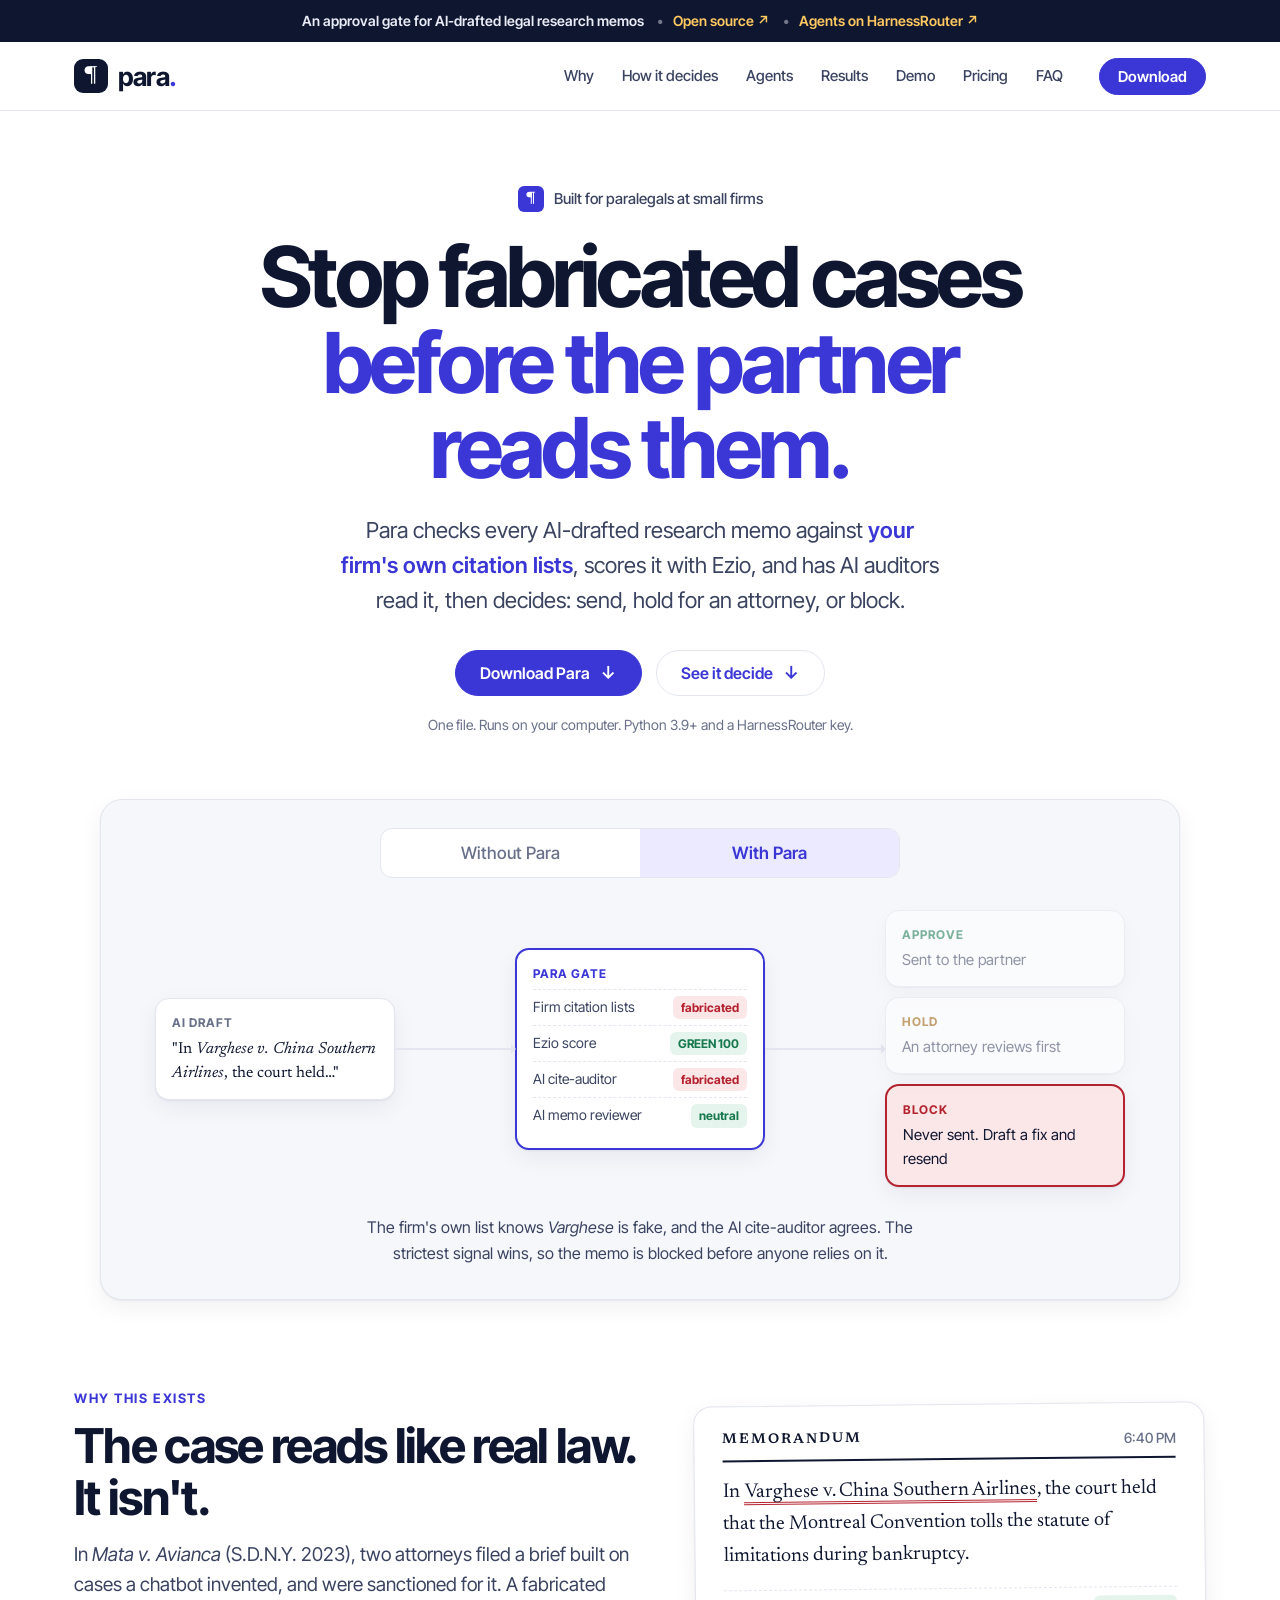
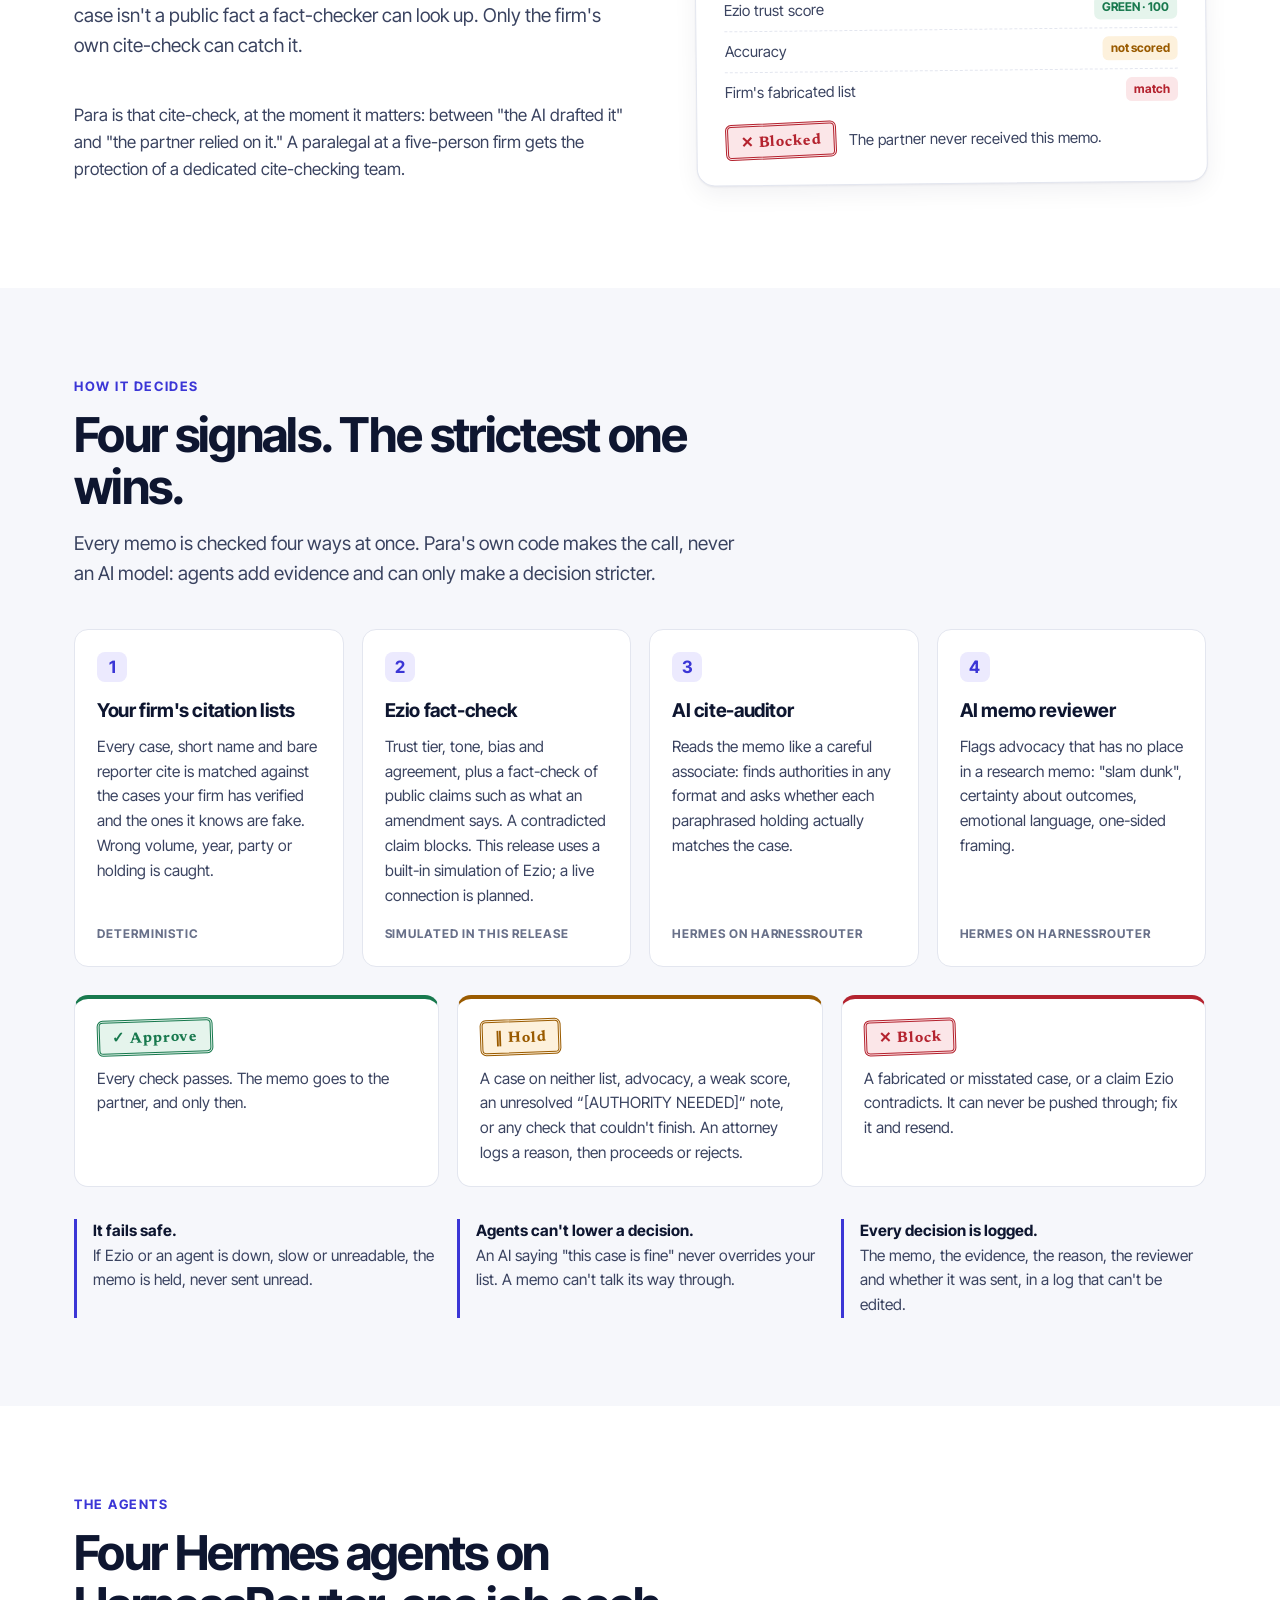
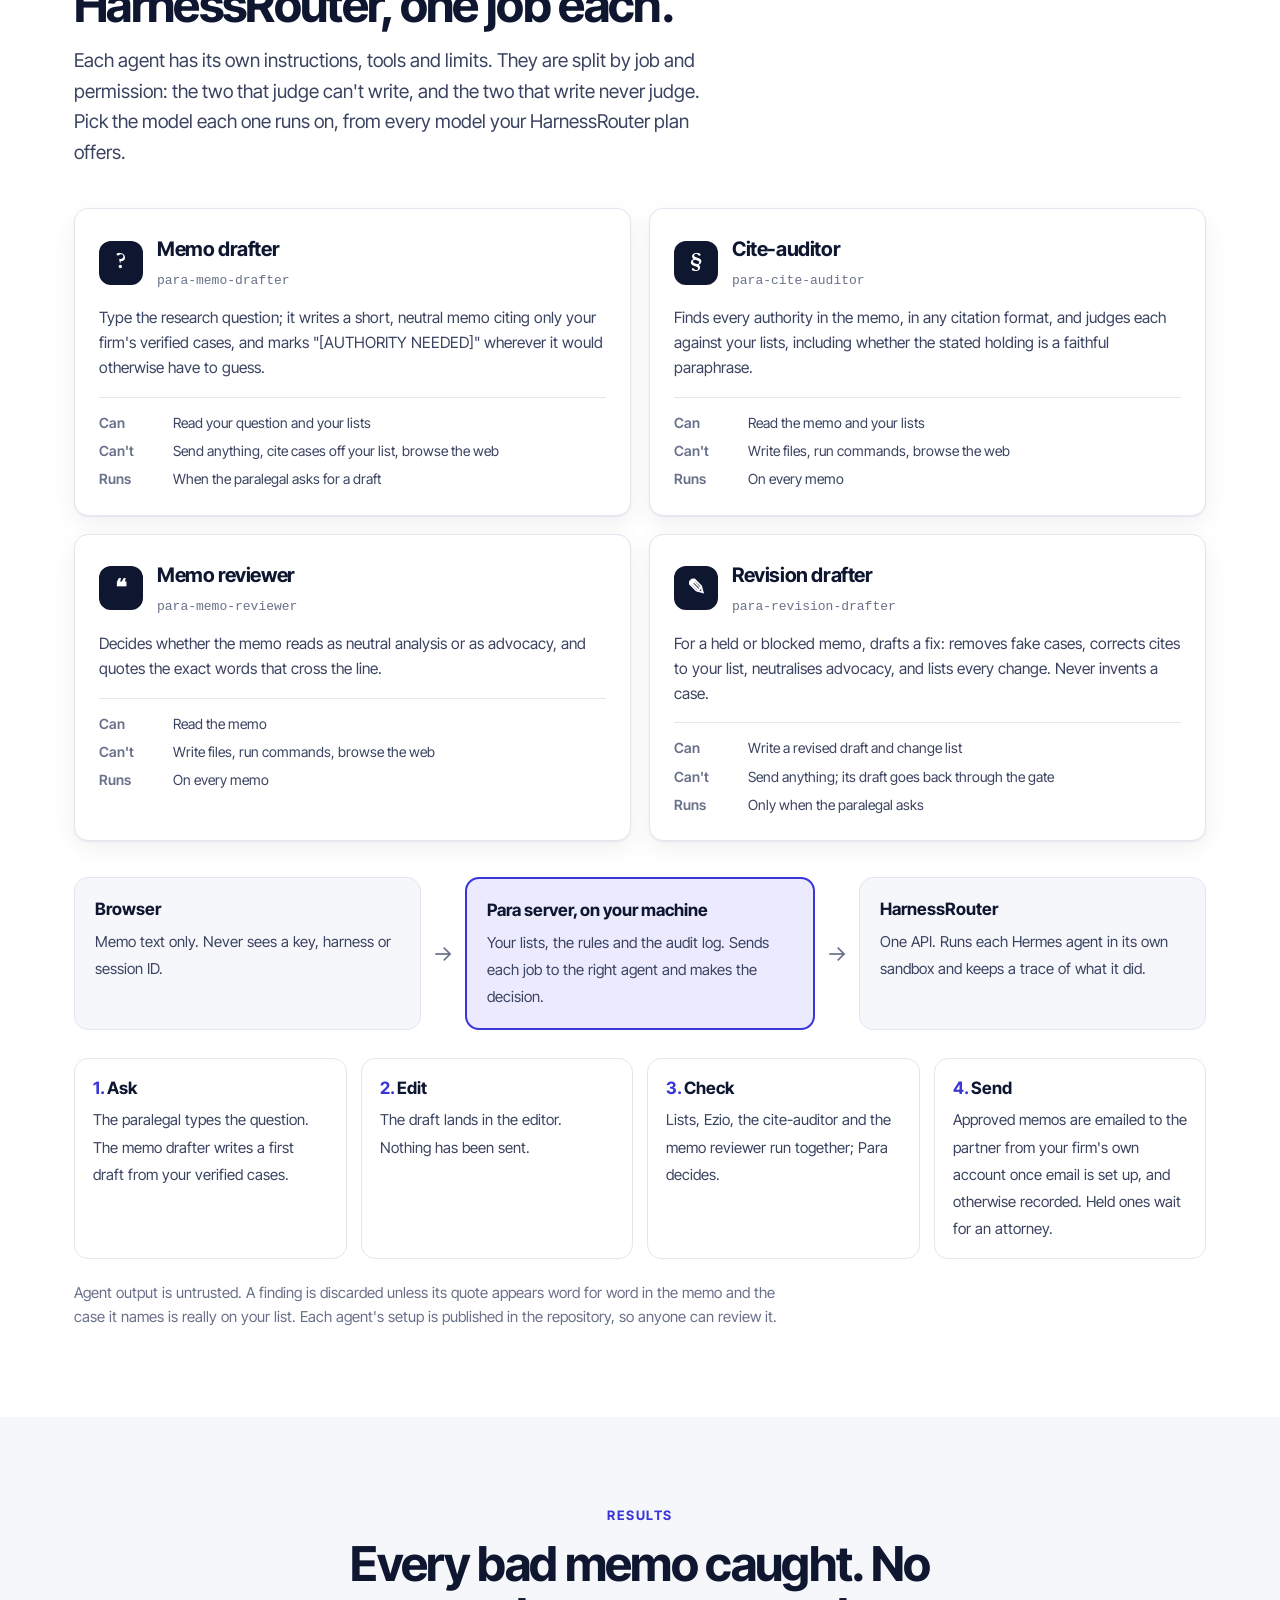
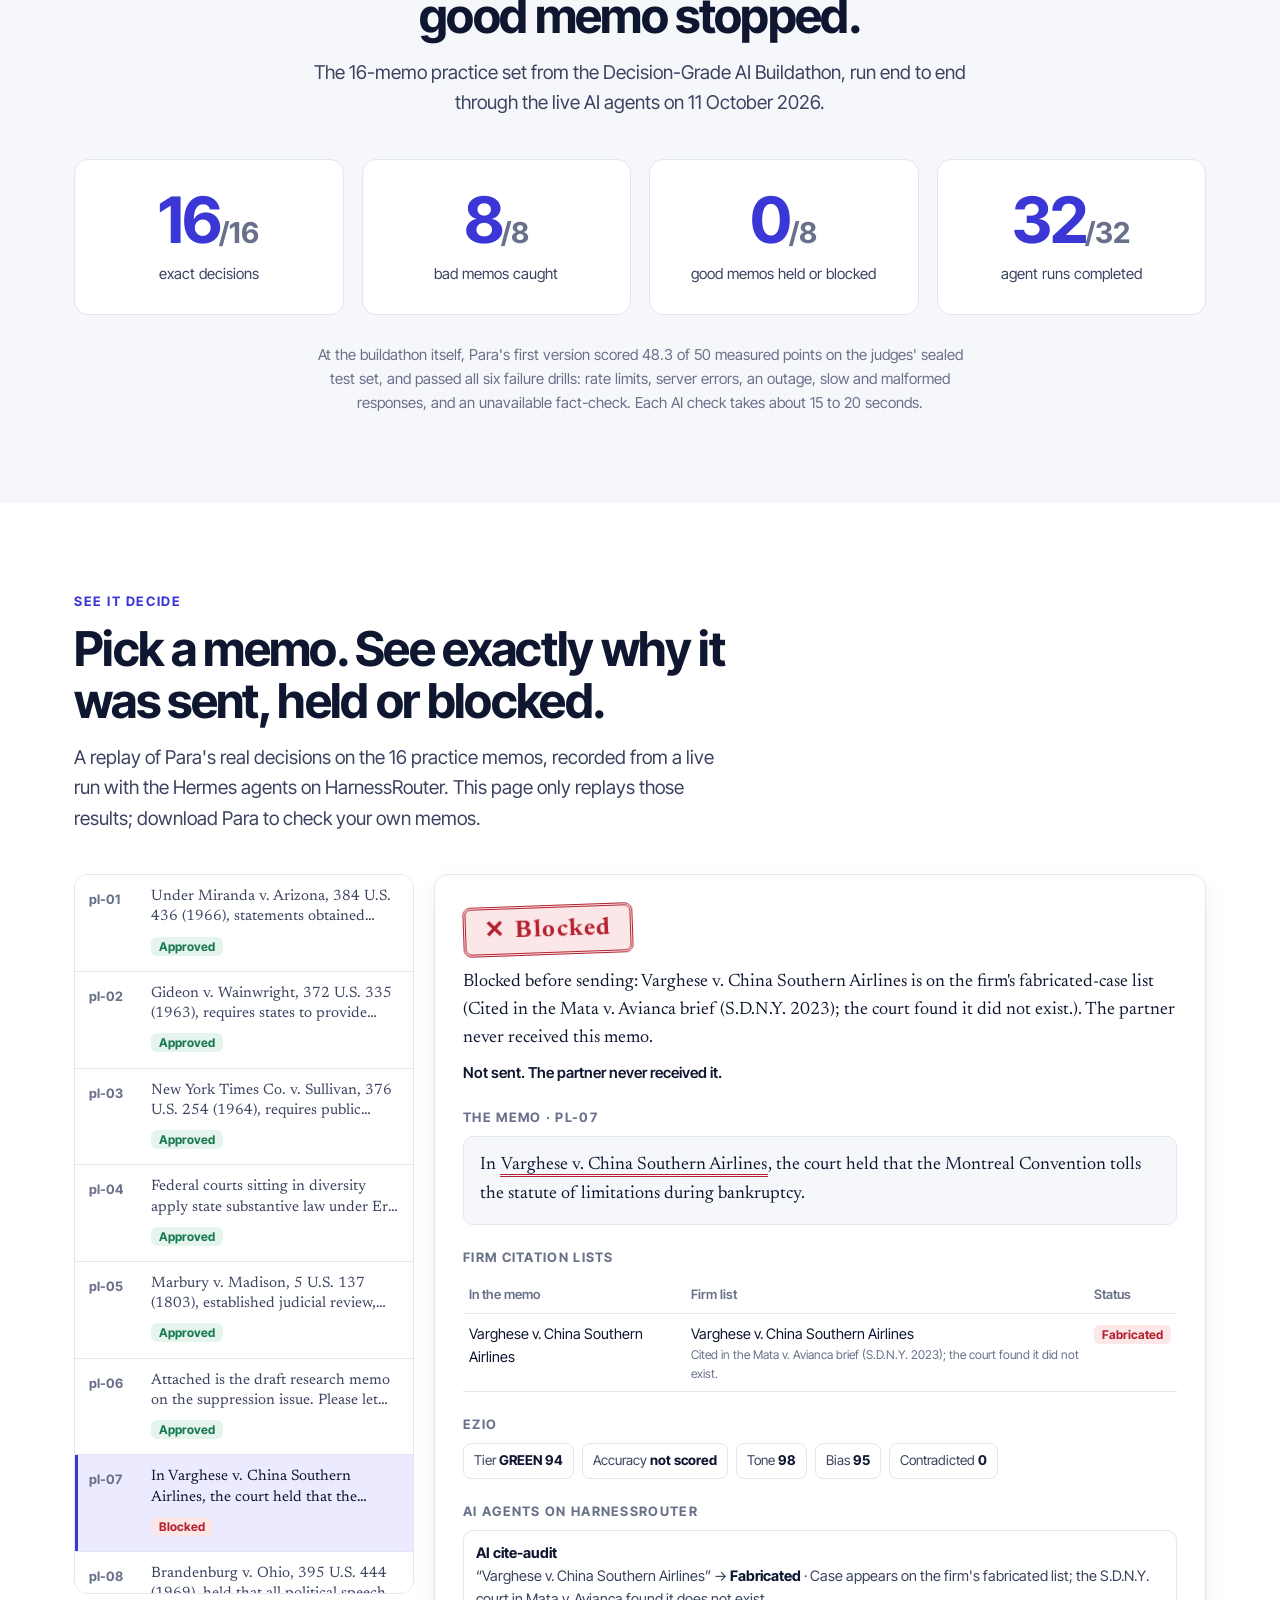
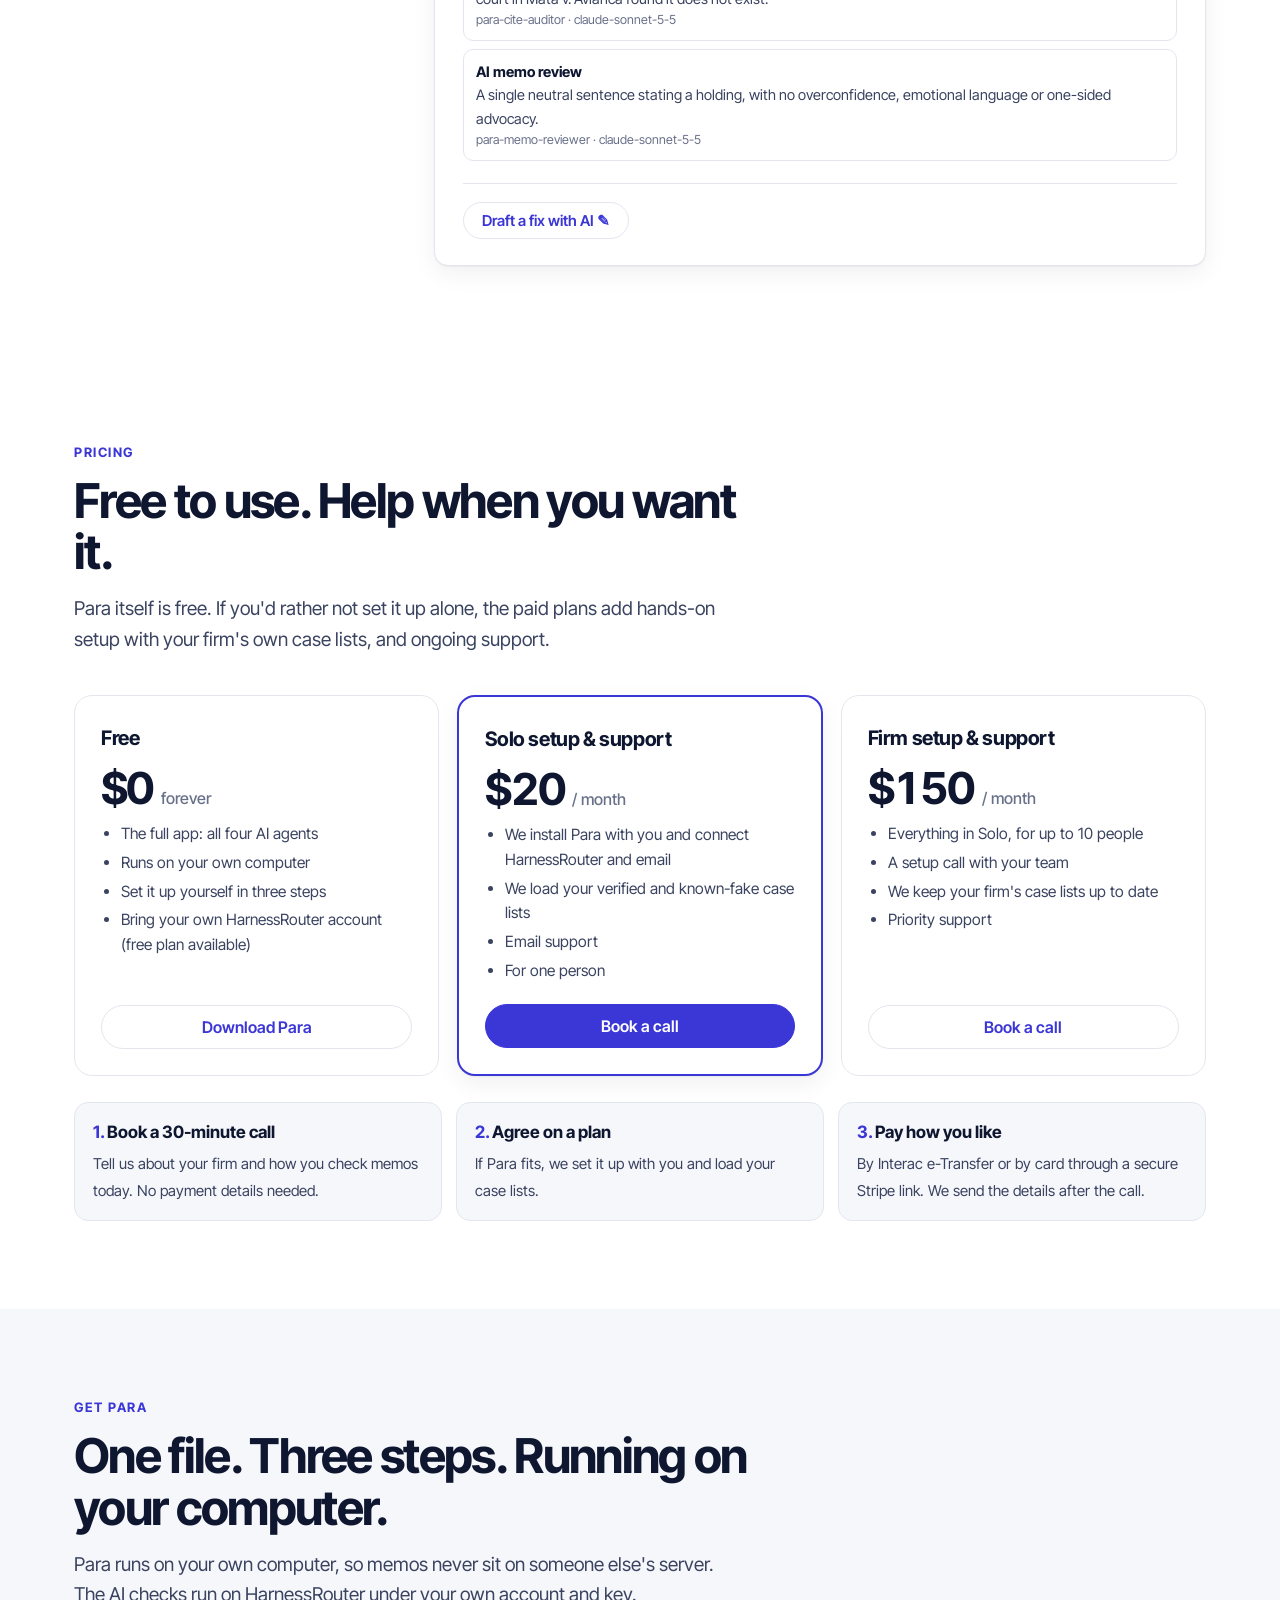
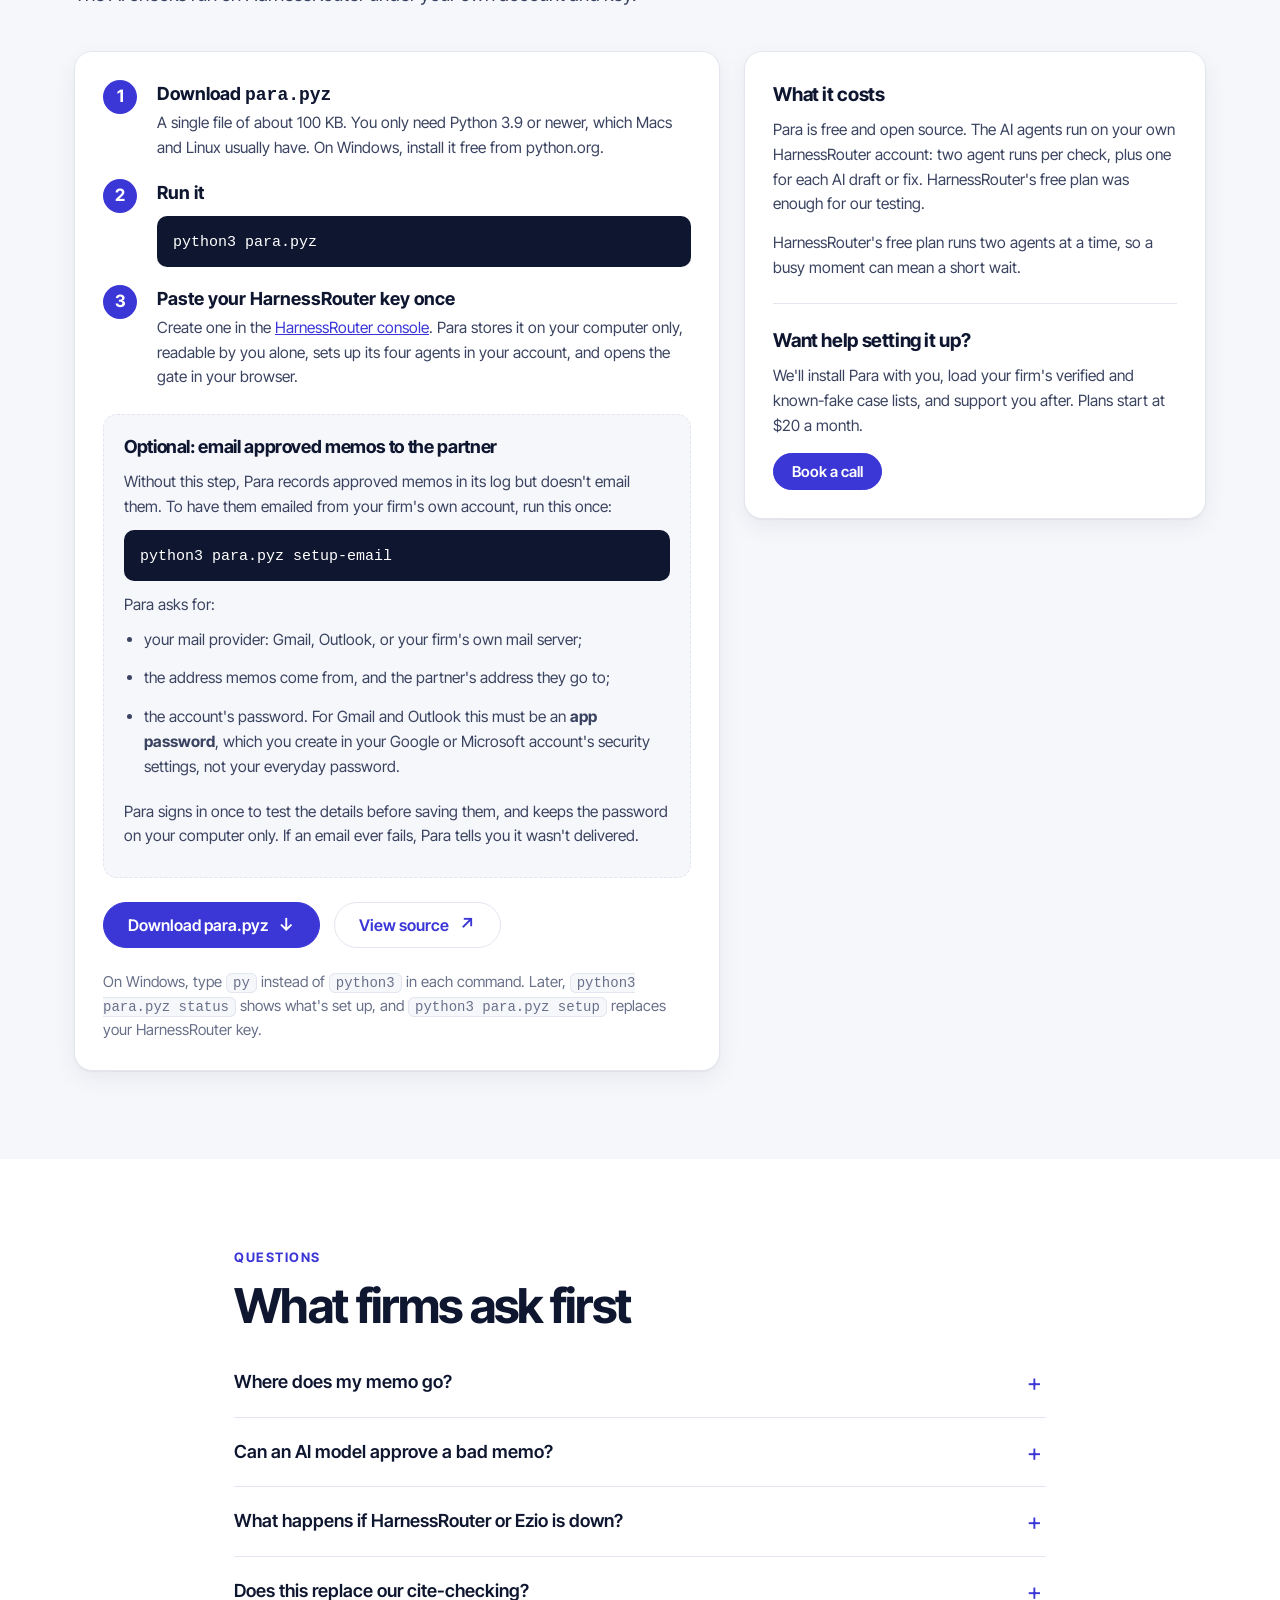
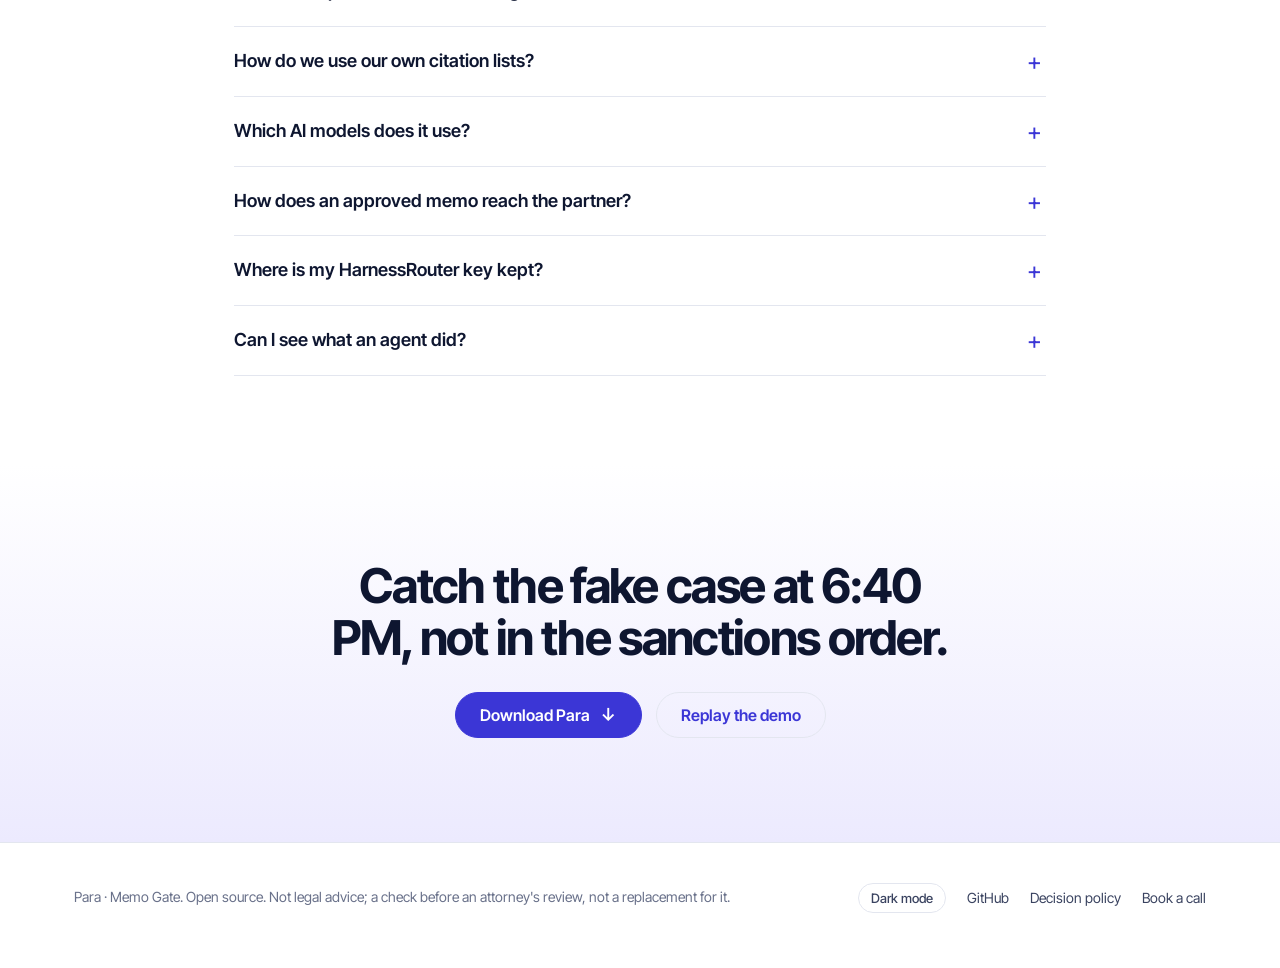
==== commit 616ba05c: "Polish the website copy for clients; rewrite the email step - The email step leaves the numbered lis" ====
--- a/docs/index.html
+++ b/docs/index.html
@@ -11,7 +11,7 @@
 <link rel="preconnect" href="https://fonts.googleapis.com">
 <link rel="preconnect" href="https://fonts.gstatic.com" crossorigin>
 <link rel="stylesheet" href="https://fonts.googleapis.com/css2?family=Inter+Tight:wght@400;500;600;700&family=Newsreader:opsz,wght@6..72,400;6..72,600&display=swap">
-<link rel="stylesheet" href="assets/site.css?v=20261019">
+<link rel="stylesheet" href="assets/site.css?v=20261019cb">
 </head>
 <body>
 
@@ -44,7 +44,7 @@
       <h1>Stop fabricated cases <span class="accent">before the partner reads them.</span></h1>
       <p class="lede">Para checks every AI-drafted research memo against <b>your firm's own citation lists</b>, scores it with Ezio, and has AI auditors read it, then decides: send, hold for an attorney, or block.</p>
       <div class="ctas">
-        <a class="btn primary" href="#download">Download Para <span class="arrow" aria-hidden="true">↗</span></a>
+        <a class="btn primary" href="#download">Download Para <span class="arrow" aria-hidden="true">↓</span></a>
         <a class="btn ghost" href="#demo">See it decide <span class="arrow" aria-hidden="true">↓</span></a>
       </div>
       <p class="fineprint">One file. Runs on your computer. Python 3.9+ and a HarnessRouter key.</p>
@@ -130,7 +130,7 @@
         <article class="sig-card">
           <span class="num">2</span>
           <h3>Ezio fact-check</h3>
-          <p>Trust tier, tone, bias and agreement, plus a fact-check of public claims such as what an amendment says. A contradicted claim blocks. Para ships with the buildathon's Ezio simulation; set <code>EZIO_URL</code> to use a live one.</p>
+          <p>Trust tier, tone, bias and agreement, plus a fact-check of public claims such as what an amendment says. A contradicted claim blocks. This release uses a built-in simulation of Ezio; a live connection is planned.</p>
           <p class="tag">Simulated in this release</p>
         </article>
         <article class="sig-card">
@@ -149,14 +149,14 @@
 
       <div class="verdicts">
         <div class="verdict ok"><b class="stamp-mini ok">✓ Approve</b><p>Every check passes. The memo goes to the partner, and only then.</p></div>
-        <div class="verdict hold"><b class="stamp-mini hold">‖ Hold</b><p>A case on neither list, advocacy, a weak score, an unfinished placeholder, or any check that couldn't finish. An attorney logs a reason, then proceeds or rejects.</p></div>
+        <div class="verdict hold"><b class="stamp-mini hold">‖ Hold</b><p>A case on neither list, advocacy, a weak score, an unresolved “[AUTHORITY NEEDED]” note, or any check that couldn't finish. An attorney logs a reason, then proceeds or rejects.</p></div>
         <div class="verdict block"><b class="stamp-mini block">✕ Block</b><p>A fabricated or misstated case, or a claim Ezio contradicts. It can never be pushed through; fix it and resend.</p></div>
       </div>
 
       <ul class="guarantees">
-        <li><b>Fails closed.</b> If Ezio or an agent is down, slow or unreadable, the memo is held, never sent unread.</li>
+        <li><b>It fails safe.</b> If Ezio or an agent is down, slow or unreadable, the memo is held, never sent unread.</li>
         <li><b>Agents can't lower a decision.</b> An AI saying "this case is fine" never overrides your list. A memo can't talk its way through.</li>
-        <li><b>Every call is audited.</b> Input, evidence, reason, reviewer and whether it was sent, in an append-only log.</li>
+        <li><b>Every decision is logged.</b> The memo, the evidence, the reason, the reviewer and whether it was sent, in a log that can't be edited.</li>
       </ul>
     </div>
   </section>
@@ -165,7 +165,7 @@
     <div class="wrap">
       <p class="kicker">The agents</p>
       <h2>Four Hermes agents on HarnessRouter, one job each.</h2>
-      <p class="section-lede">Each agent is a configured harness with its own instructions, tools and limits. They are split by job and permission: the two that judge can't write, and the two that write never judge. Pick the model each one runs on, from every model your HarnessRouter plan offers.</p>
+      <p class="section-lede">Each agent has its own instructions, tools and limits. They are split by job and permission: the two that judge can't write, and the two that write never judge. Pick the model each one runs on, from every model your HarnessRouter plan offers.</p>
       <div class="agents">
         <article class="agent-card">
           <header><span class="agent-ico" aria-hidden="true">?</span><div><h3>Memo drafter</h3><code>para-memo-drafter</code></div></header>
@@ -192,7 +192,7 @@
       <div class="arch" aria-label="How Para connects to HarnessRouter">
         <div class="arch-node"><b>Browser</b><span>Memo text only. Never sees a key, harness or session ID.</span></div>
         <div class="arch-link" aria-hidden="true">→</div>
-        <div class="arch-node strong"><b>Para server, on your machine</b><span>Lists, Ezio, policy, audit log. Maps each feature to its harness and makes the decision.</span></div>
+        <div class="arch-node strong"><b>Para server, on your machine</b><span>Your lists, the rules and the audit log. Sends each job to the right agent and makes the decision.</span></div>
         <div class="arch-link" aria-hidden="true">→</div>
         <div class="arch-node"><b>HarnessRouter</b><span>One API. Runs each Hermes agent in its own sandbox and keeps a trace of what it did.</span></div>
       </div>
@@ -200,9 +200,9 @@
         <li><b>Ask</b><span>The paralegal types the question. The memo drafter writes a first draft from your verified cases.</span></li>
         <li><b>Edit</b><span>The draft lands in the editor. Nothing has been sent.</span></li>
         <li><b>Check</b><span>Lists, Ezio, the cite-auditor and the memo reviewer run together; Para decides.</span></li>
-        <li><b>Send</b><span>Approved memos are emailed to the partner from your firm's own mail account. Held ones wait for an attorney.</span></li>
+        <li><b>Send</b><span>Approved memos are emailed to the partner from your firm's own account once email is set up, and otherwise recorded. Held ones wait for an attorney.</span></li>
       </ol>
-      <p class="note">Agent output is untrusted. A finding is discarded unless its quote appears word for word in the memo and the case it names is really on your list. Harness configuration is plain JSON in the repository, so it can be reviewed and reproduced.</p>
+      <p class="note">Agent output is untrusted. A finding is discarded unless its quote appears word for word in the memo and the case it names is really on your list. Each agent's setup is published in the repository, so anyone can review it.</p>
     </div>
   </section>
 
@@ -210,14 +210,14 @@
     <div class="wrap center">
       <p class="kicker">Results</p>
       <h2>Every bad memo caught. No good memo stopped.</h2>
-      <p class="section-lede">The challenge's 16-memo practice set, run end to end through the live Hermes agents on HarnessRouter on 11 October 2026, with the simulated Ezio.</p>
+      <p class="section-lede">The 16-memo practice set from the Decision-Grade AI Buildathon, run end to end through the live AI agents on 11 October 2026.</p>
       <div class="stats">
         <div class="stat"><b>16<small>/16</small></b><span>exact decisions</span></div>
         <div class="stat"><b>8<small>/8</small></b><span>bad memos caught</span></div>
         <div class="stat"><b>0<small>/8</small></b><span>good memos held or blocked</span></div>
         <div class="stat"><b>32<small>/32</small></b><span>agent runs completed</span></div>
       </div>
-      <p class="note center-note">At the buildathon, the earlier lists-and-Ezio version scored 48.3 / 50 measured points on the sealed final set: 12 of 12 core decisions exact, 5 of 6 stretch memos, and all six failure drills (rate limit, server error, outage, slow response, malformed response, fact-check unavailable). Each agent run takes about 15–20 s on its own.</p>
+      <p class="note center-note">At the buildathon itself, Para's first version scored 48.3 of 50 measured points on the judges' sealed test set, and passed all six failure drills: rate limits, server errors, an outage, slow and malformed responses, and an unavailable fact-check. Each AI check takes about 15 to 20 seconds.</p>
     </div>
   </section>
 
@@ -225,7 +225,7 @@
     <div class="wrap">
       <p class="kicker">See it decide</p>
       <h2>Pick a memo. See exactly why it was sent, held or blocked.</h2>
-      <p class="section-lede">A replay of Para's real decisions on the 16 practice memos, recorded from a live run with the Hermes agents on HarnessRouter. Nothing on this page calls an API; download Para to run your own memos.</p>
+      <p class="section-lede">A replay of Para's real decisions on the 16 practice memos, recorded from a live run with the Hermes agents on HarnessRouter. This page only replays those results; download Para to check your own memos.</p>
       <div class="demo">
         <div class="docket" role="listbox" aria-label="Practice memos" id="docket"><p class="muted">Loading recorded decisions…</p></div>
         <div class="decision" id="decision" aria-live="polite"></div>
@@ -242,13 +242,13 @@
         <article class="price-card">
           <h3>Free</h3>
           <p class="amount">$0 <small>forever</small></p>
-          <ul><li>The full app: all four AI agents</li><li>Runs on your own computer</li><li>You set it up with the guide</li><li>Bring your own HarnessRouter account (free plan available)</li></ul>
+          <ul><li>The full app: all four AI agents</li><li>Runs on your own computer</li><li>Set it up yourself in three steps</li><li>Bring your own HarnessRouter account (free plan available)</li></ul>
           <a class="btn ghost" href="#download">Download Para</a>
         </article>
         <article class="price-card featured">
           <h3>Solo setup &amp; support</h3>
           <p class="amount">$20 <small>/ month</small></p>
-          <ul><li>We install Para with you and connect HarnessRouter and email</li><li>We load your verified and known-fake case lists</li><li>Support by email when something's off</li><li>For one person</li></ul>
+          <ul><li>We install Para with you and connect HarnessRouter and email</li><li>We load your verified and known-fake case lists</li><li>Email support</li><li>For one person</li></ul>
           <a class="btn primary" href="https://calendly.com/ridhwanlai-badmos/30min" target="_blank" rel="noopener">Book a call</a>
         </article>
         <article class="price-card">
@@ -269,26 +269,37 @@
   <section id="download" class="soft">
     <div class="wrap">
       <p class="kicker">Get Para</p>
-      <h2>One file. Three steps. Running on your machine.</h2>
+      <h2>One file. Three steps. Running on your computer.</h2>
       <p class="section-lede">Para runs on your own computer, so memos never sit on someone else's server. The AI checks run on HarnessRouter under your own account and key.</p>
       <div class="get">
         <div class="get-main">
           <ol class="steps">
-            <li><b>Download <code>para.pyz</code></b><span>A single 60 KB file. Nothing to install beyond Python 3.9 or newer, which macOS and Linux usually have.</span></li>
+            <li><b>Download <code>para.pyz</code></b><span>A single file of about 100 KB. You only need Python 3.9 or newer, which Macs and Linux usually have. On Windows, install it free from python.org.</span></li>
             <li><b>Run it</b><pre><code>python3 para.pyz</code></pre></li>
             <li><b>Paste your HarnessRouter key once</b><span>Create one in the <a href="https://harnessrouter.ai">HarnessRouter console</a>. Para stores it on your computer only, readable by you alone, sets up its four agents in your account, and opens the gate in your browser.</span></li>
-            <li><b>Optional: connect email</b><pre><code>python3 para.pyz setup-email</code></pre><span>Approved memos are then emailed to the partner from your own mail account (Gmail, Outlook or any SMTP server). Until then they are logged only.</span></li>
           </ol>
+          <div class="optional">
+            <h3>Optional: email approved memos to the partner</h3>
+            <p>Without this step, Para records approved memos in its log but doesn't email them. To have them emailed from your firm's own account, run this once:</p>
+            <pre><code>python3 para.pyz setup-email</code></pre>
+            <p>Para asks for:</p>
+            <ul>
+              <li>your mail provider: Gmail, Outlook, or your firm's own mail server;</li>
+              <li>the address memos come from, and the partner's address they go to;</li>
+              <li>the account's password. For Gmail and Outlook this must be an <b>app password</b>, which you create in your Google or Microsoft account's security settings, not your everyday password.</li>
+            </ul>
+            <p>Para signs in once to test the details before saving them, and keeps the password on your computer only. If an email ever fails, Para tells you it wasn't delivered.</p>
+          </div>
           <div class="ctas left">
             <a class="btn primary" href="download/para.pyz" download>Download para.pyz <span class="arrow" aria-hidden="true">↓</span></a>
             <a class="btn ghost" href="https://github.com/Ridhwanlai/Approval-Gate">View source <span class="arrow" aria-hidden="true">↗</span></a>
           </div>
-          <p class="note">Windows: run <code>py para.pyz</code>. Later: <code>python3 para.pyz status</code> shows what's configured; <code>python3 para.pyz setup</code> replaces the key.</p>
+          <p class="note">On Windows, type <code>py</code> instead of <code>python3</code> in each command. Later, <code>python3 para.pyz status</code> shows what's set up, and <code>python3 para.pyz setup</code> replaces your HarnessRouter key.</p>
         </div>
         <aside class="get-side">
           <h3>What it costs</h3>
           <p>Para is free and open source. The AI agents run on your own HarnessRouter account: two agent runs per check, plus one for each AI draft or fix. HarnessRouter's free plan was enough for our testing.</p>
-          <p>On the free plan, two agent runs happen at a time, so Para queues the rest.</p>
+          <p>HarnessRouter's free plan runs two agents at a time, so a busy moment can mean a short wait.</p>
           <h3>Want help setting it up?</h3>
           <p>We'll install Para with you, load your firm's verified and known-fake case lists, and support you after. Plans start at $20 a month.</p>
           <a class="btn primary small" href="https://calendly.com/ridhwanlai-badmos/30min" target="_blank" rel="noopener">Book a call</a>
@@ -320,7 +331,7 @@
         </details>
         <details>
           <summary>How do we use our own citation lists?</summary>
-          <p>The lists are two JSON files in <code>firm/</code>: verified cases with citation, year and a one-line holding, and cases known to be fabricated. A pilot replaces the sample lists with yours.</p>
+          <p>Para comes with sample lists. Your firm's lists are two simple files: the cases you've verified, each with its citation, year and a one-line holding, and the cases you know are fake. On a paid plan, we load yours for you.</p>
         </details>
         <details>
           <summary>Which AI models does it use?</summary>
@@ -360,6 +371,7 @@
       <button class="theme-toggle" type="button" id="theme">Theme</button>
       <a href="https://github.com/Ridhwanlai/Approval-Gate">GitHub</a>
       <a href="https://github.com/Ridhwanlai/Approval-Gate/blob/main/POLICY.md">Decision policy</a>
+      <a href="https://calendly.com/ridhwanlai-badmos/30min" target="_blank" rel="noopener">Book a call</a>
     </span>
   </div>
 </footer>
--- a/docs/assets/site.css
+++ b/docs/assets/site.css
@@ -291,3 +291,10 @@
 .paysteps li { counter-increment: p; border: 1px solid var(--rule); border-radius: var(--radius); padding: 16px 18px; background: var(--bg-soft); }
 .paysteps li b::before { content: counter(p) ". "; color: var(--accent); }
 .paysteps li b { display: block; margin-bottom: 4px; } .paysteps li span { color: var(--ink-2); font-size: 15px; }
+.optional { border: 1px dashed var(--rule); border-radius: var(--radius); padding: 18px 20px; margin: 4px 0 24px; background: var(--bg-soft); }
+.optional h3 { margin: 0 0 8px; font-size: 18px; letter-spacing: -.02em; }
+.optional p, .optional li { color: var(--ink-2); font-size: 15.5px; margin: 0 0 10px; }
+.optional ul { margin: 0 0 10px; padding-left: 20px; display: grid; gap: 4px; }
+.optional pre { margin: 0 0 12px; }
+@media (max-width: 640px) { .optional { padding: 16px 14px; } }
+.get-main, .get-side { min-width: 0; }
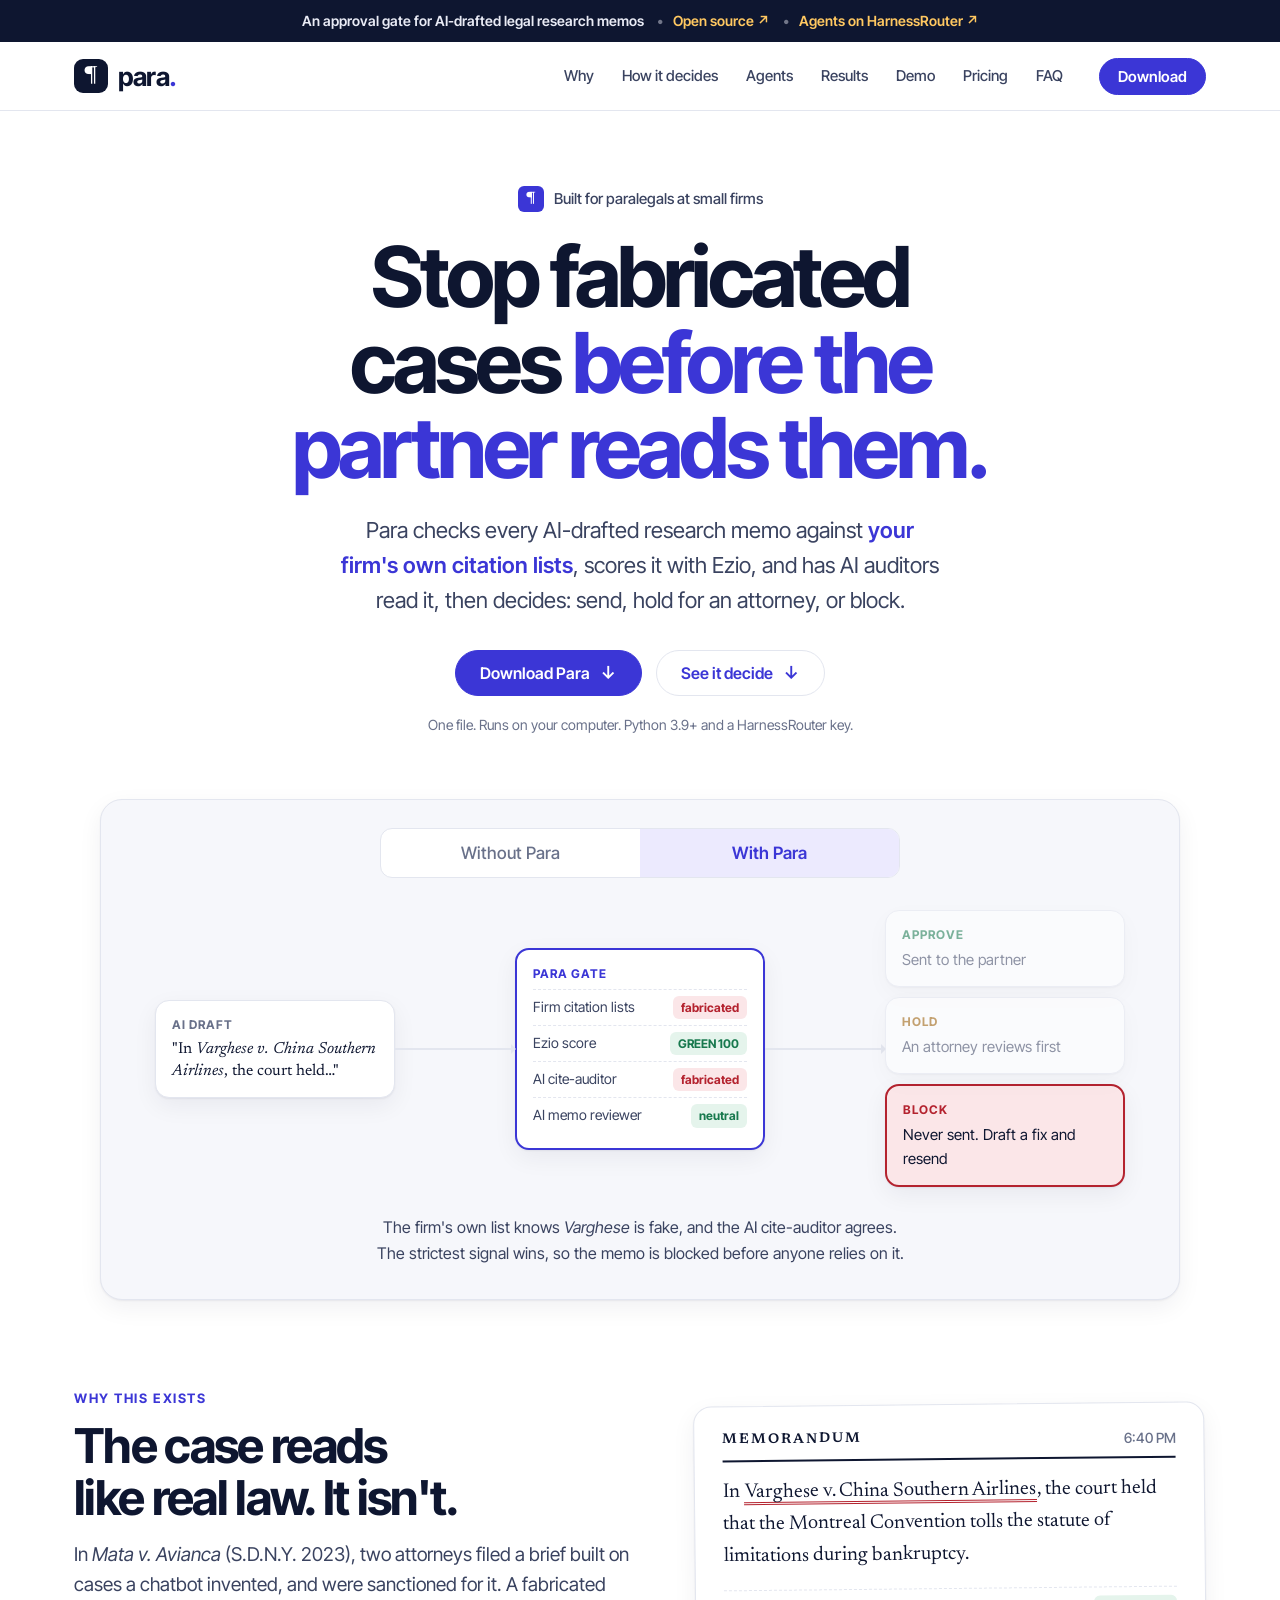
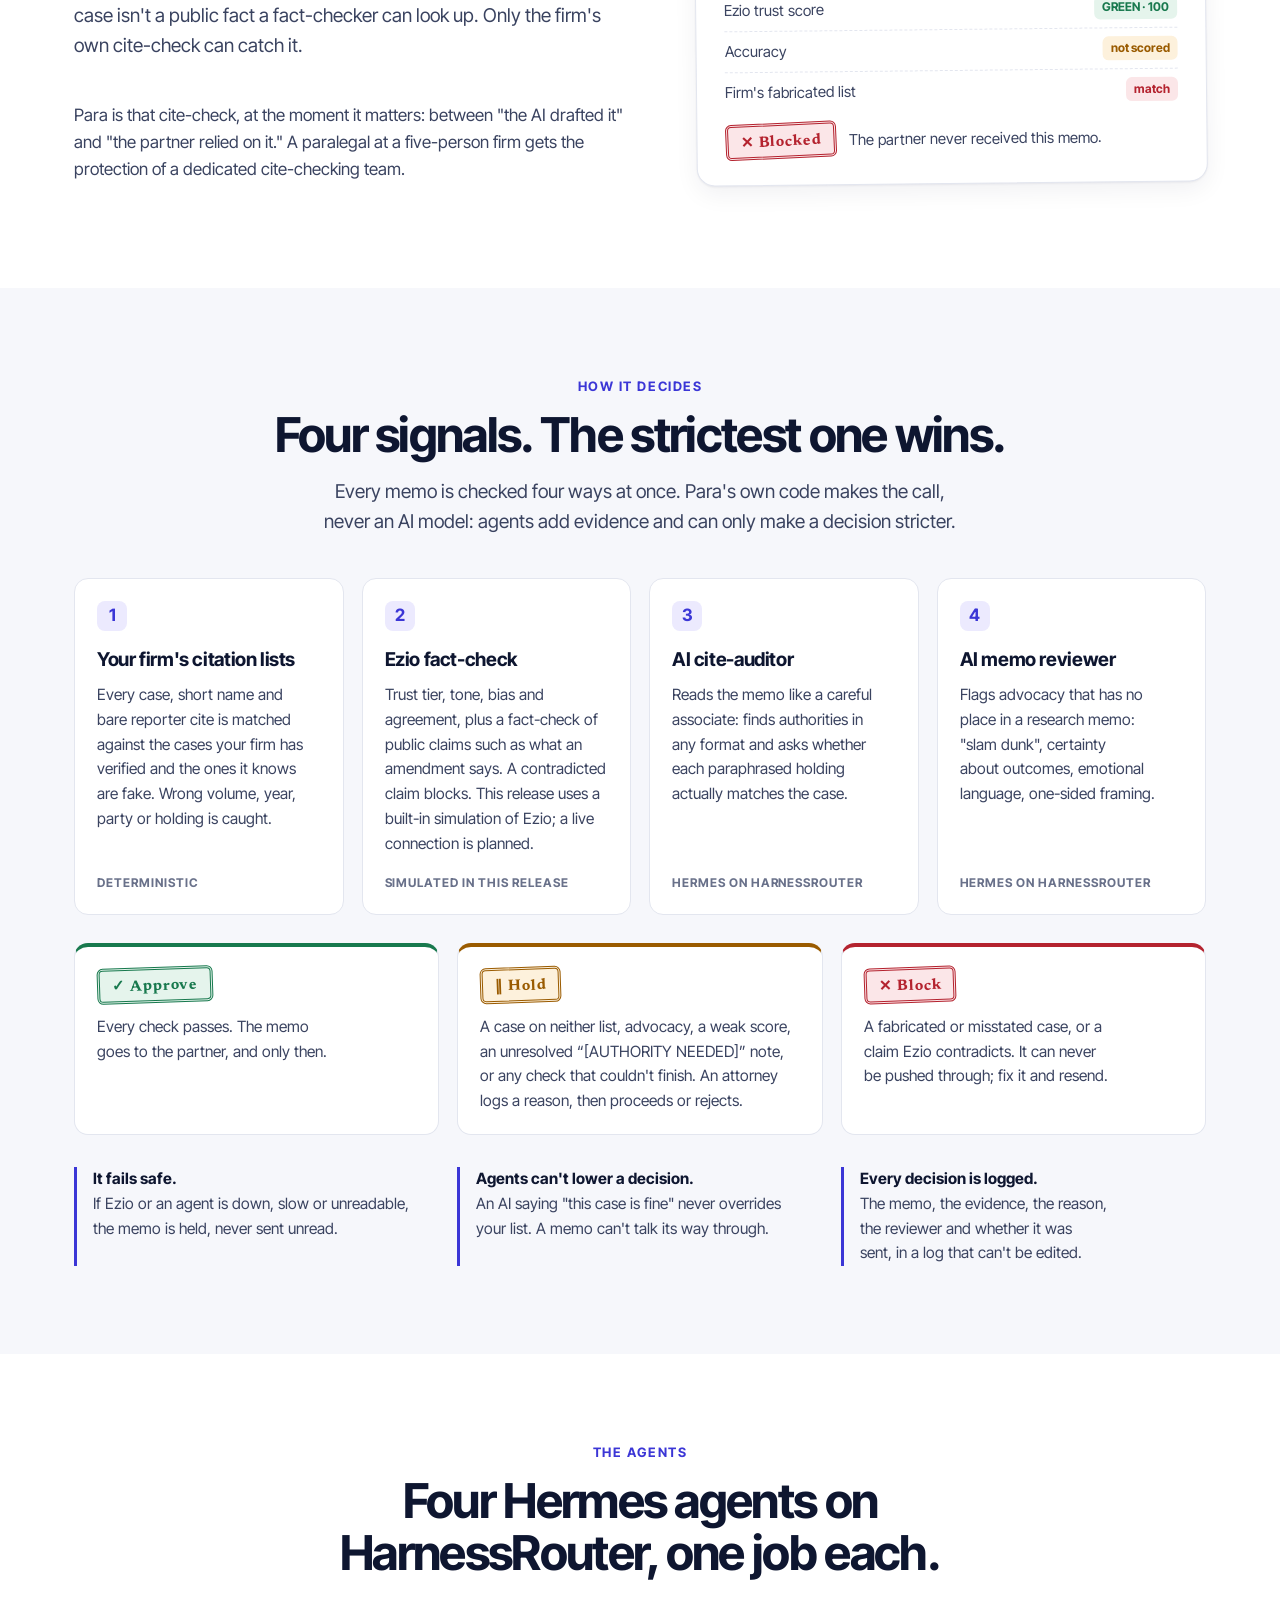
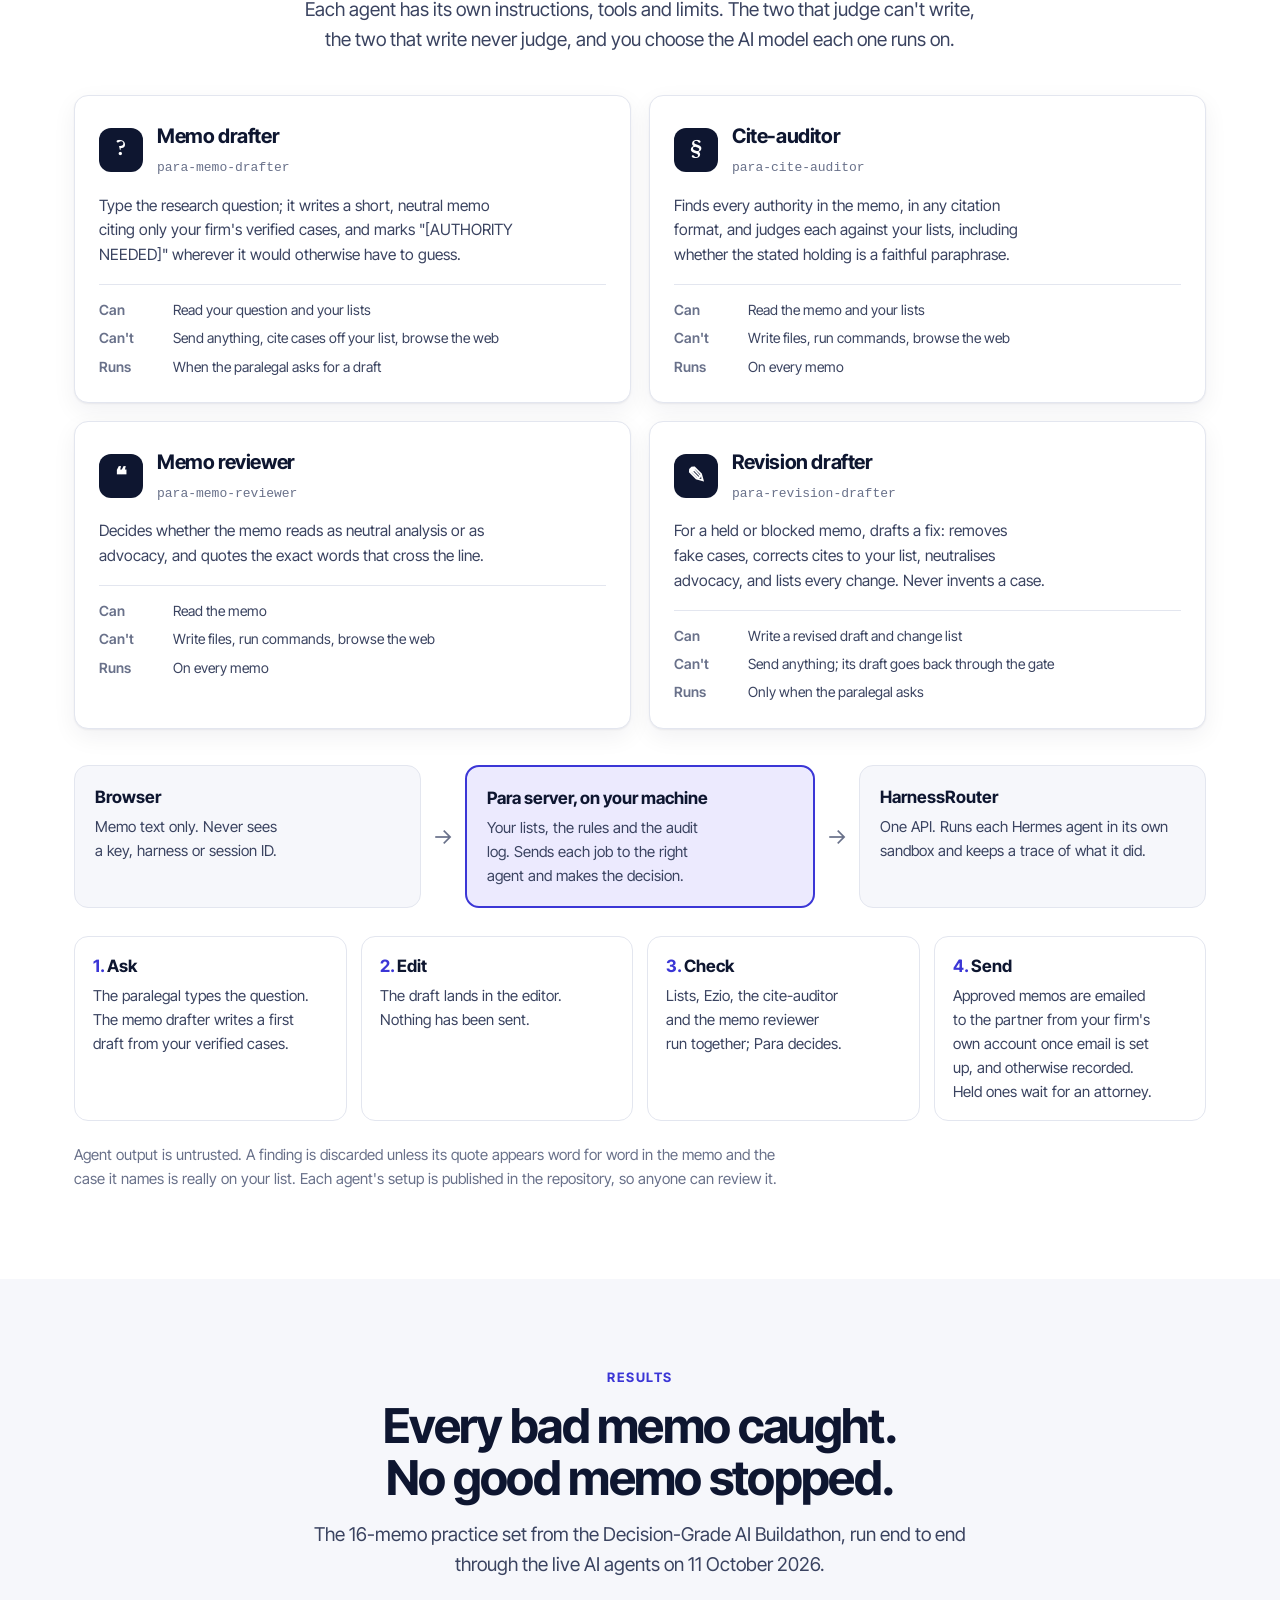
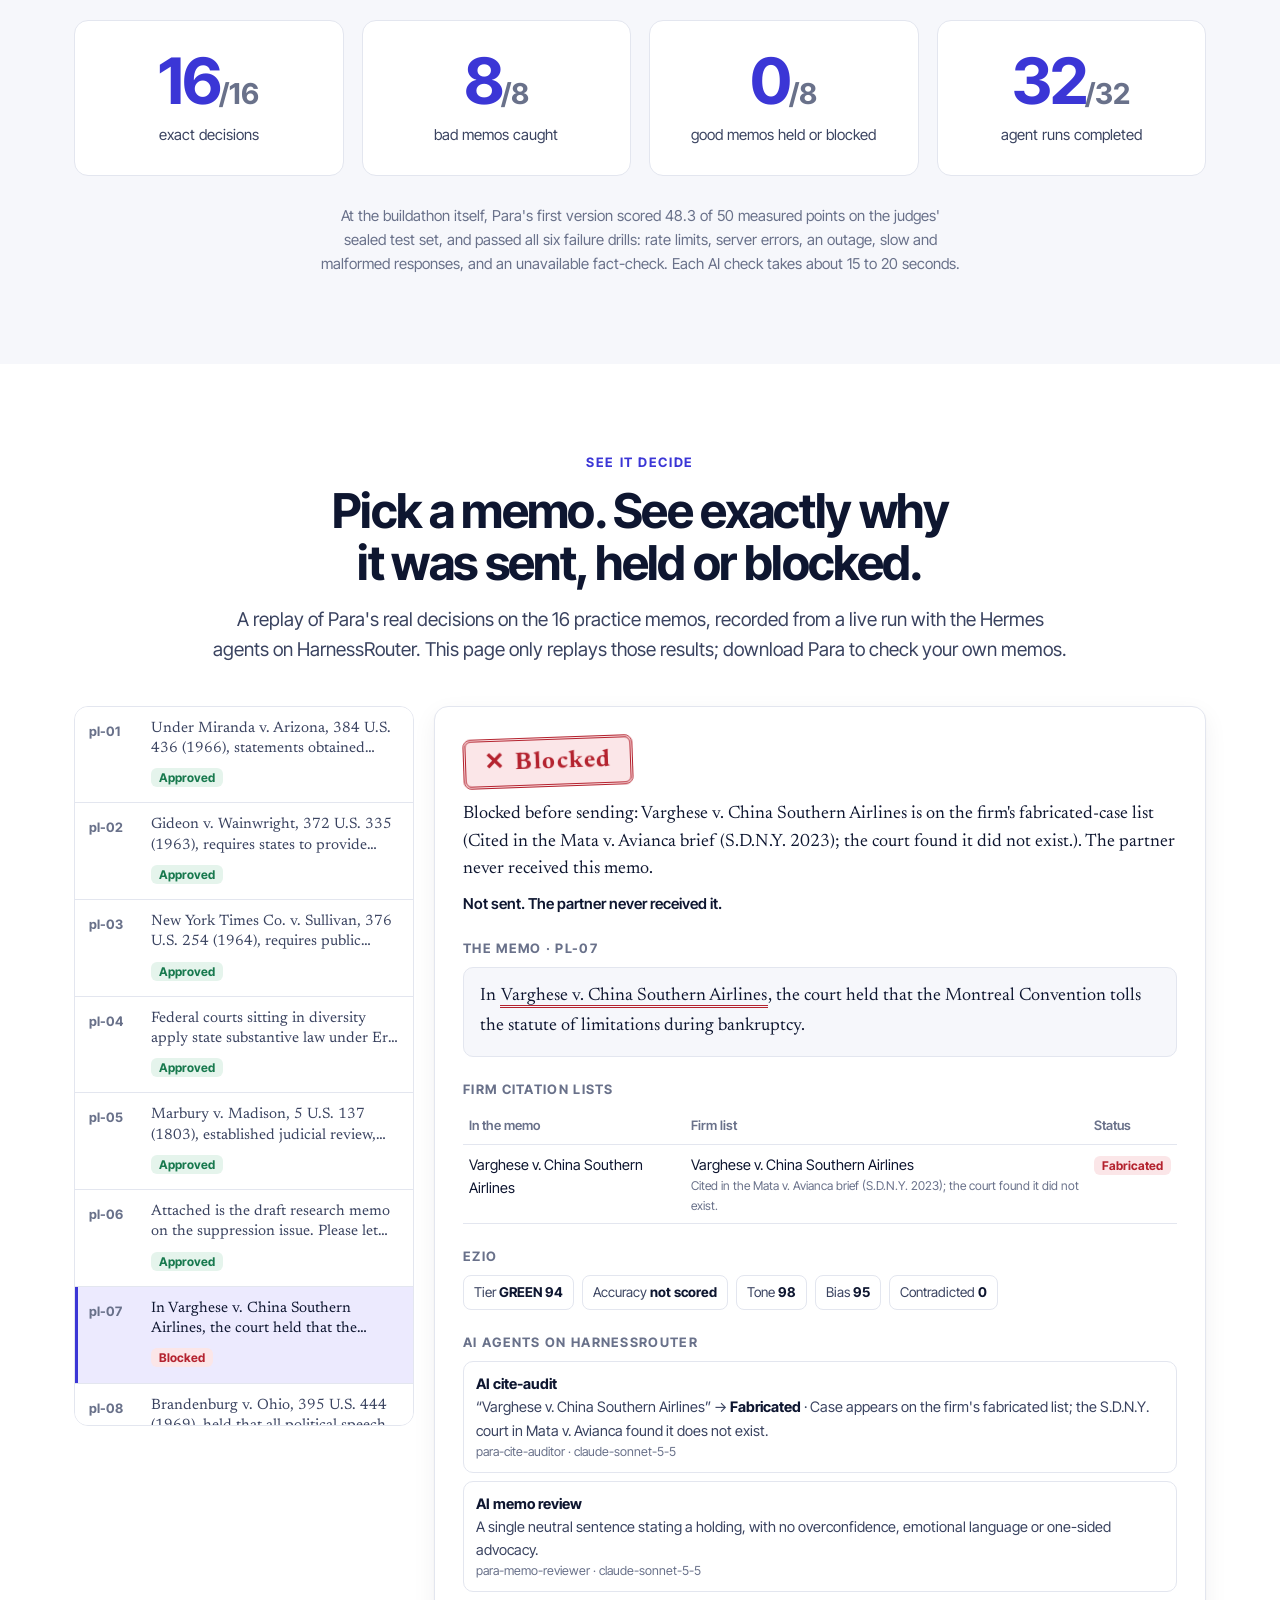
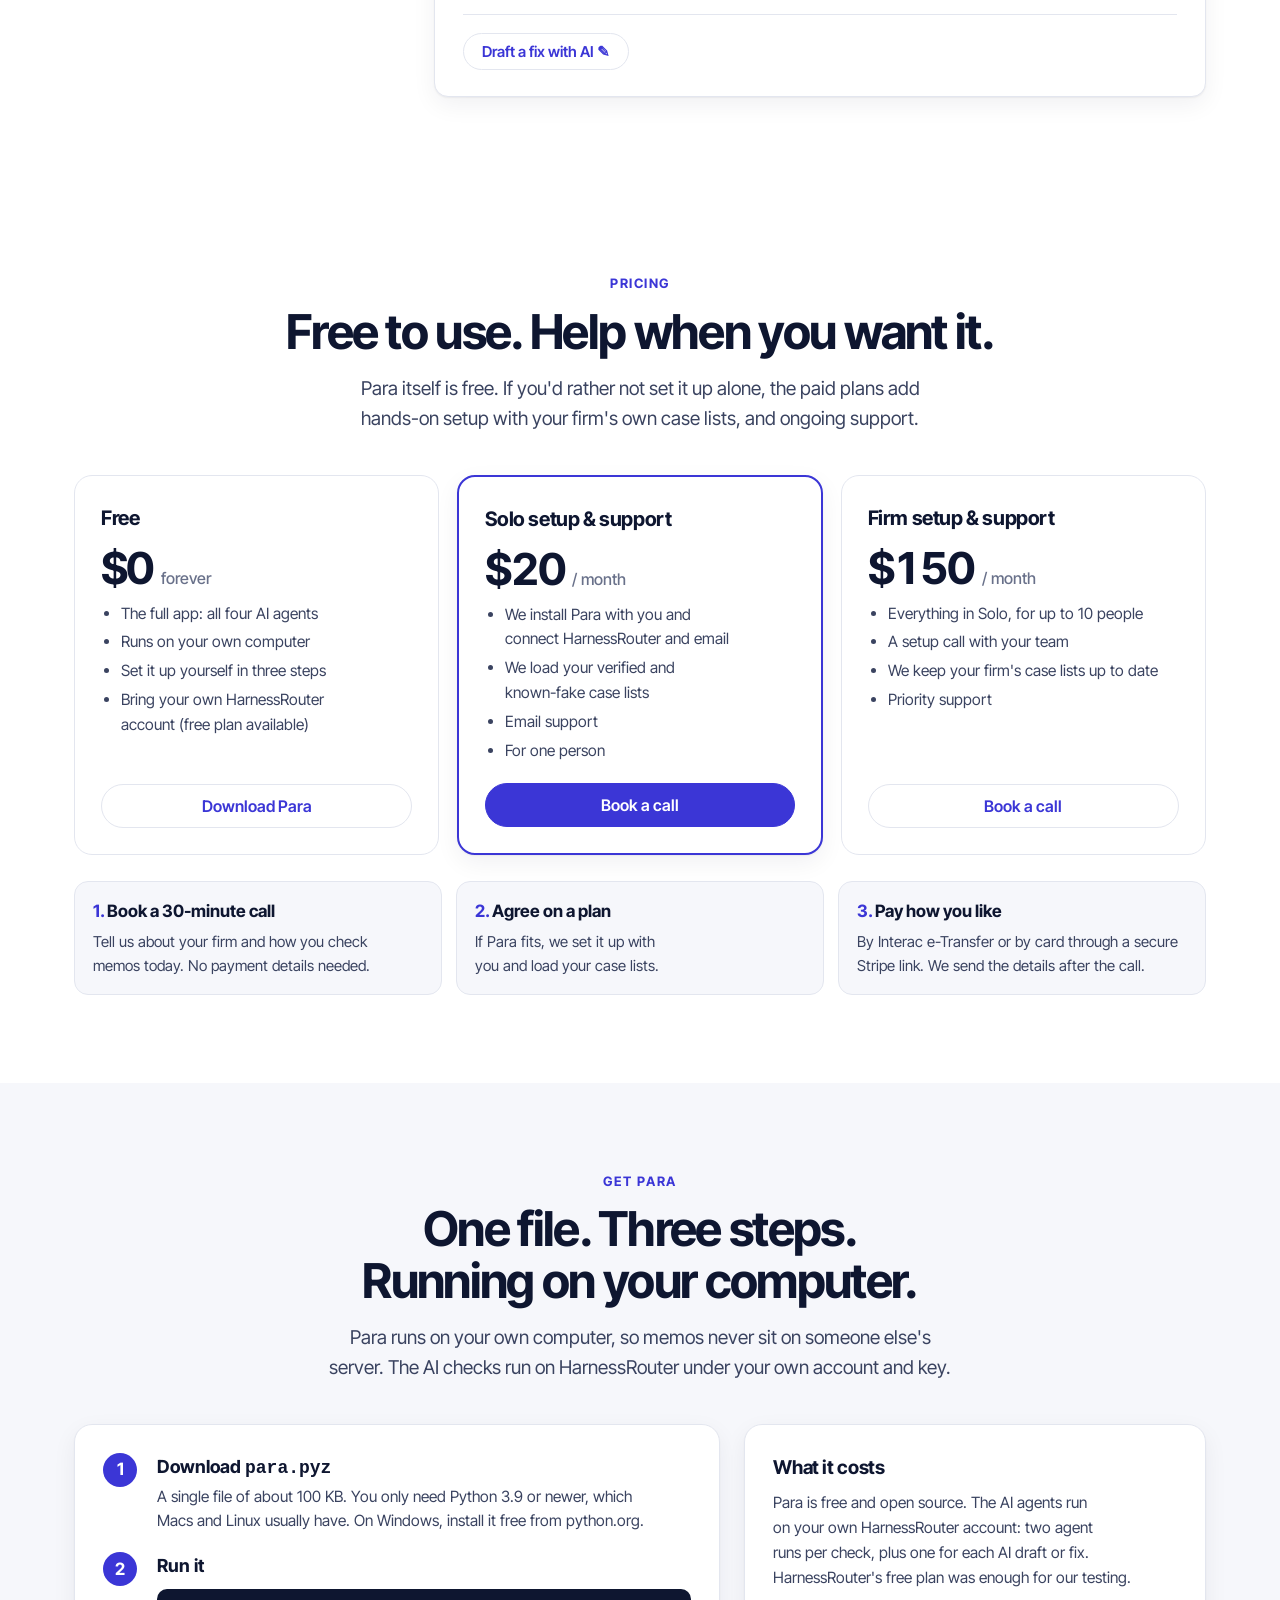
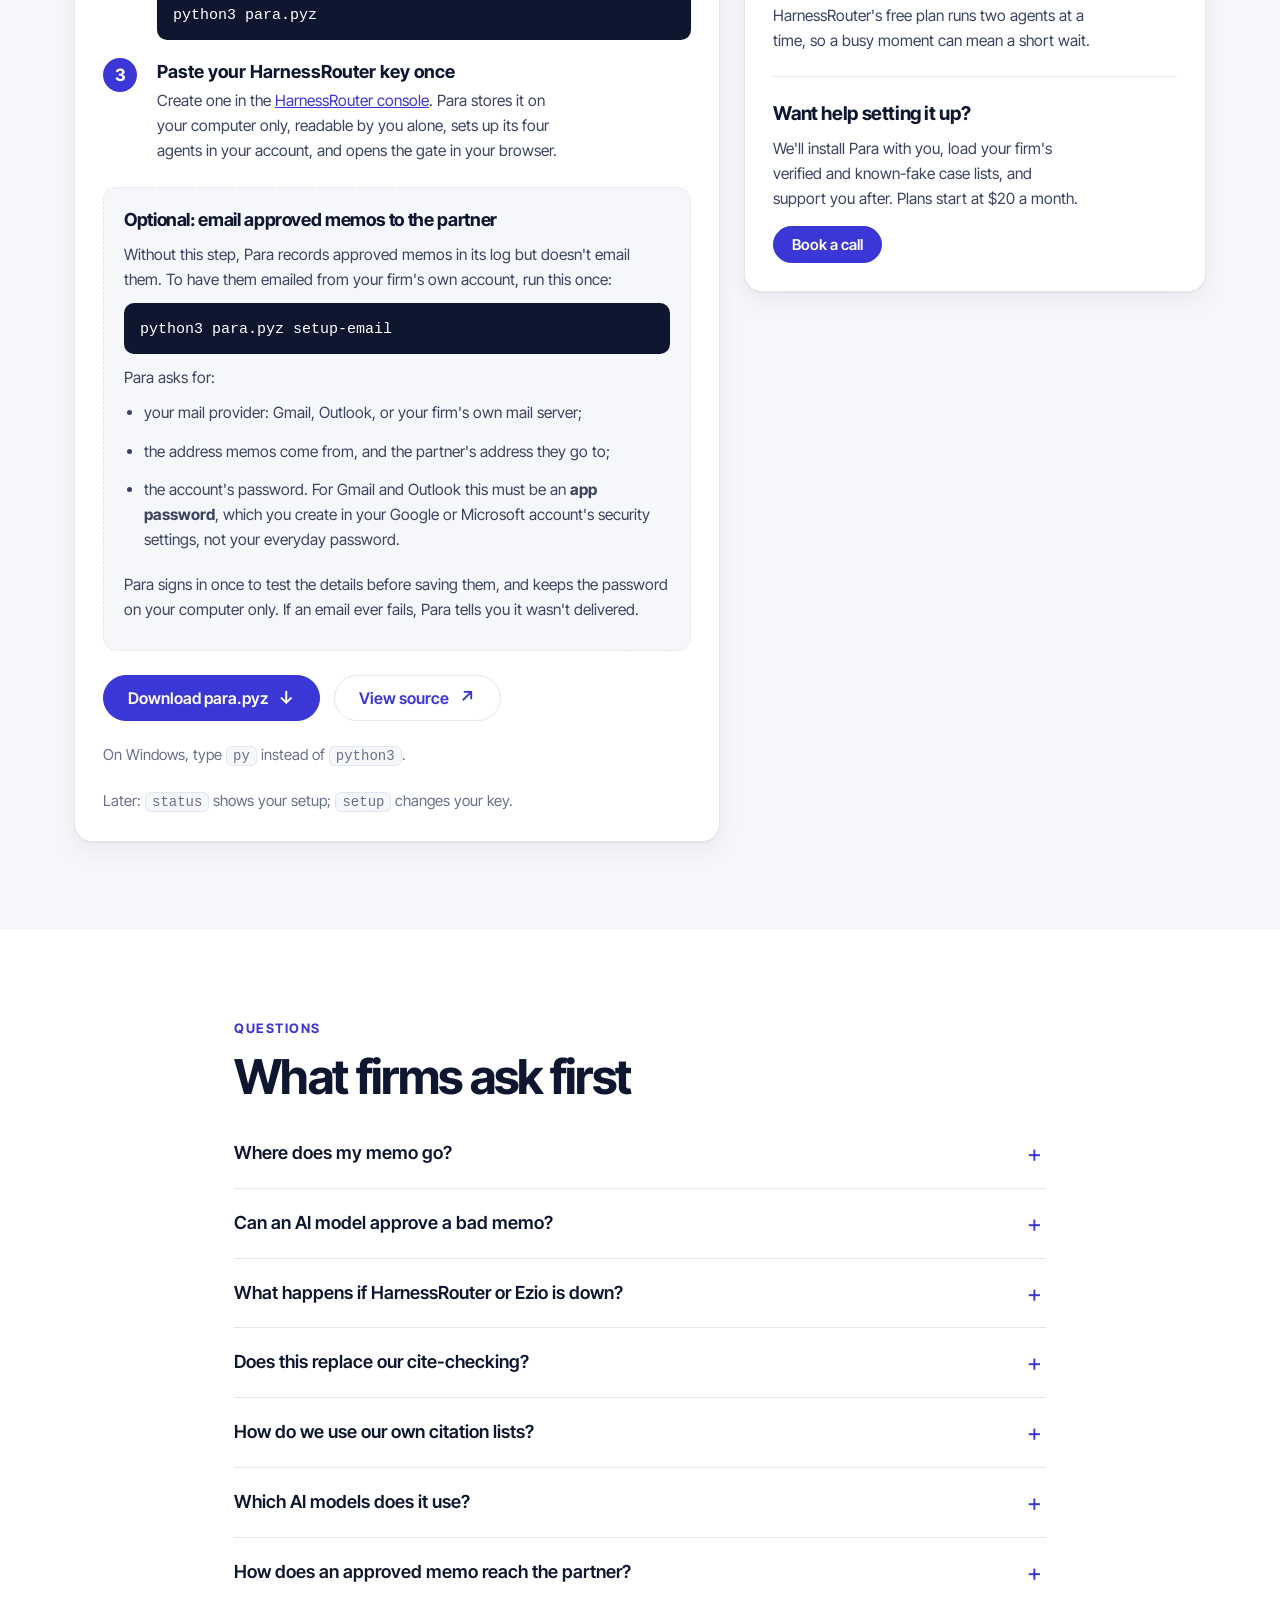
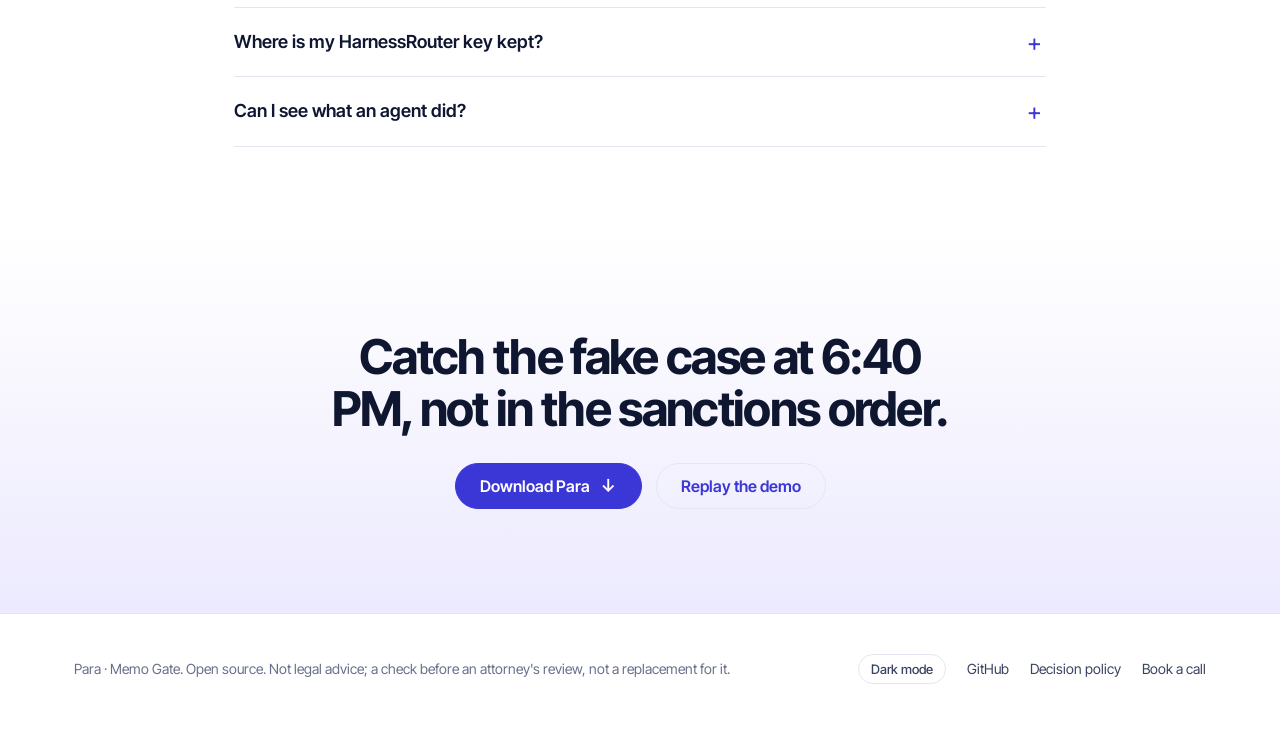
==== commit 0e21e9a3: "Centre section intros and stop stray words at line ends - The How it decides, Agents, Demo, Pricing " ====
--- a/docs/index.html
+++ b/docs/index.html
@@ -11,7 +11,7 @@
 <link rel="preconnect" href="https://fonts.googleapis.com">
 <link rel="preconnect" href="https://fonts.gstatic.com" crossorigin>
 <link rel="stylesheet" href="https://fonts.googleapis.com/css2?family=Inter+Tight:wght@400;500;600;700&family=Newsreader:opsz,wght@6..72,400;6..72,600&display=swap">
-<link rel="stylesheet" href="assets/site.css?v=20261019cb">
+<link rel="stylesheet" href="assets/site.css?v=20261104h">
 </head>
 <body>
 
@@ -165,7 +165,7 @@
     <div class="wrap">
       <p class="kicker">The agents</p>
       <h2>Four Hermes agents on HarnessRouter, one job each.</h2>
-      <p class="section-lede">Each agent has its own instructions, tools and limits. They are split by job and permission: the two that judge can't write, and the two that write never judge. Pick the model each one runs on, from every model your HarnessRouter plan offers.</p>
+      <p class="section-lede">Each agent has its own instructions, tools and limits. The two that judge can't write, the two that write never judge, and you choose the AI model each one runs on.</p>
       <div class="agents">
         <article class="agent-card">
           <header><span class="agent-ico" aria-hidden="true">?</span><div><h3>Memo drafter</h3><code>para-memo-drafter</code></div></header>
@@ -294,7 +294,8 @@
             <a class="btn primary" href="download/para.pyz" download>Download para.pyz <span class="arrow" aria-hidden="true">↓</span></a>
             <a class="btn ghost" href="https://github.com/Ridhwanlai/Approval-Gate">View source <span class="arrow" aria-hidden="true">↗</span></a>
           </div>
-          <p class="note">On Windows, type <code>py</code> instead of <code>python3</code> in each command. Later, <code>python3 para.pyz status</code> shows what's set up, and <code>python3 para.pyz setup</code> replaces your HarnessRouter key.</p>
+          <p class="note">On Windows, type <code>py</code> instead of <code>python3</code>.</p>
+          <p class="note">Later: <code>status</code> shows your setup; <code>setup</code> changes your key.</p>
         </div>
         <aside class="get-side">
           <h3>What it costs</h3>
@@ -376,6 +377,6 @@
   </div>
 </footer>
 
-<script src="assets/site.js?v=20261019" defer></script>
+<script src="assets/site.js?v=20261104h" defer></script>
 </body>
 </html>
--- a/docs/assets/site.css
+++ b/docs/assets/site.css
@@ -298,3 +298,17 @@
 .optional pre { margin: 0 0 12px; }
 @media (max-width: 640px) { .optional { padding: 16px 14px; } }
 .get-main, .get-side { min-width: 0; }
+
+/* Section heads on full-width sections sit centred, with the intro spread wide enough to read as one block. */
+:is(#how, #agents, #demo, #pricing, #download) > .wrap > :is(.kicker, h2, .section-lede) { text-align: center; margin-left: auto; margin-right: auto; }
+:is(#how, #agents, #demo, #pricing, #download) > .wrap > h2 { max-width: 24ch; }
+:is(#how, #agents, #demo, #pricing, #download) > .wrap > .section-lede { max-width: 920px; }
+/* No stranded words at the end of a line or paragraph. */
+h1, h2, h3, .caption { text-wrap: balance; }
+.section-lede { text-wrap: pretty; }
+p, li, dd, .note, .flowline span, .paysteps span, .steps span { text-wrap: pretty; }
+:is(#how, #agents, #demo, #pricing, #download) > .wrap > .section-lede { text-wrap: balance; }
+/* Short blocks: even line lengths, so no line ends in a stray word or two. */
+.hero .lede, .memo-line, .caption, .guarantees li, .sig-card p, .verdict p, .agent-card > p, .note, .center-note,
+.flowline span, .paysteps span, .steps span, .arch-node span, .get-side p, .price-card li, .stat span, .memo-card figcaption { text-wrap: balance; }
+.memo-line, .arch-node span, .paysteps li span, .flowline li span { display: block; }
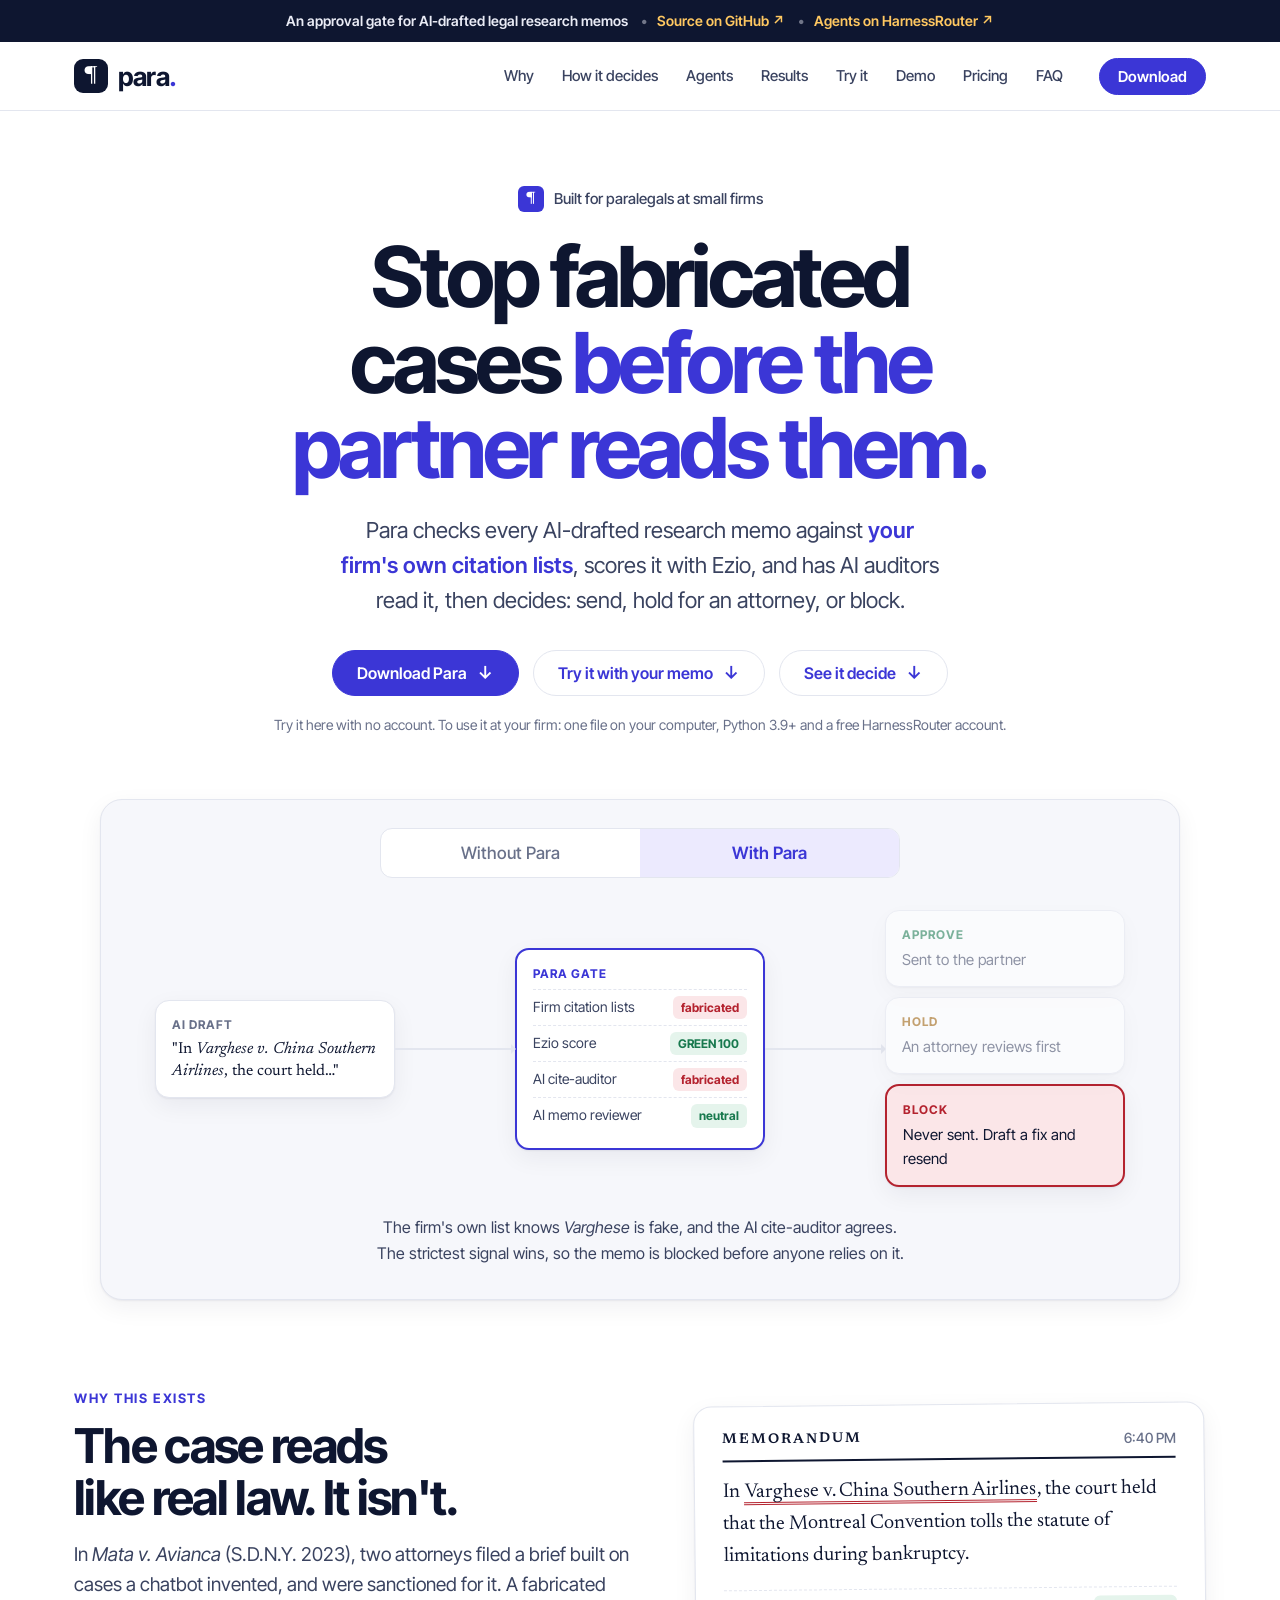
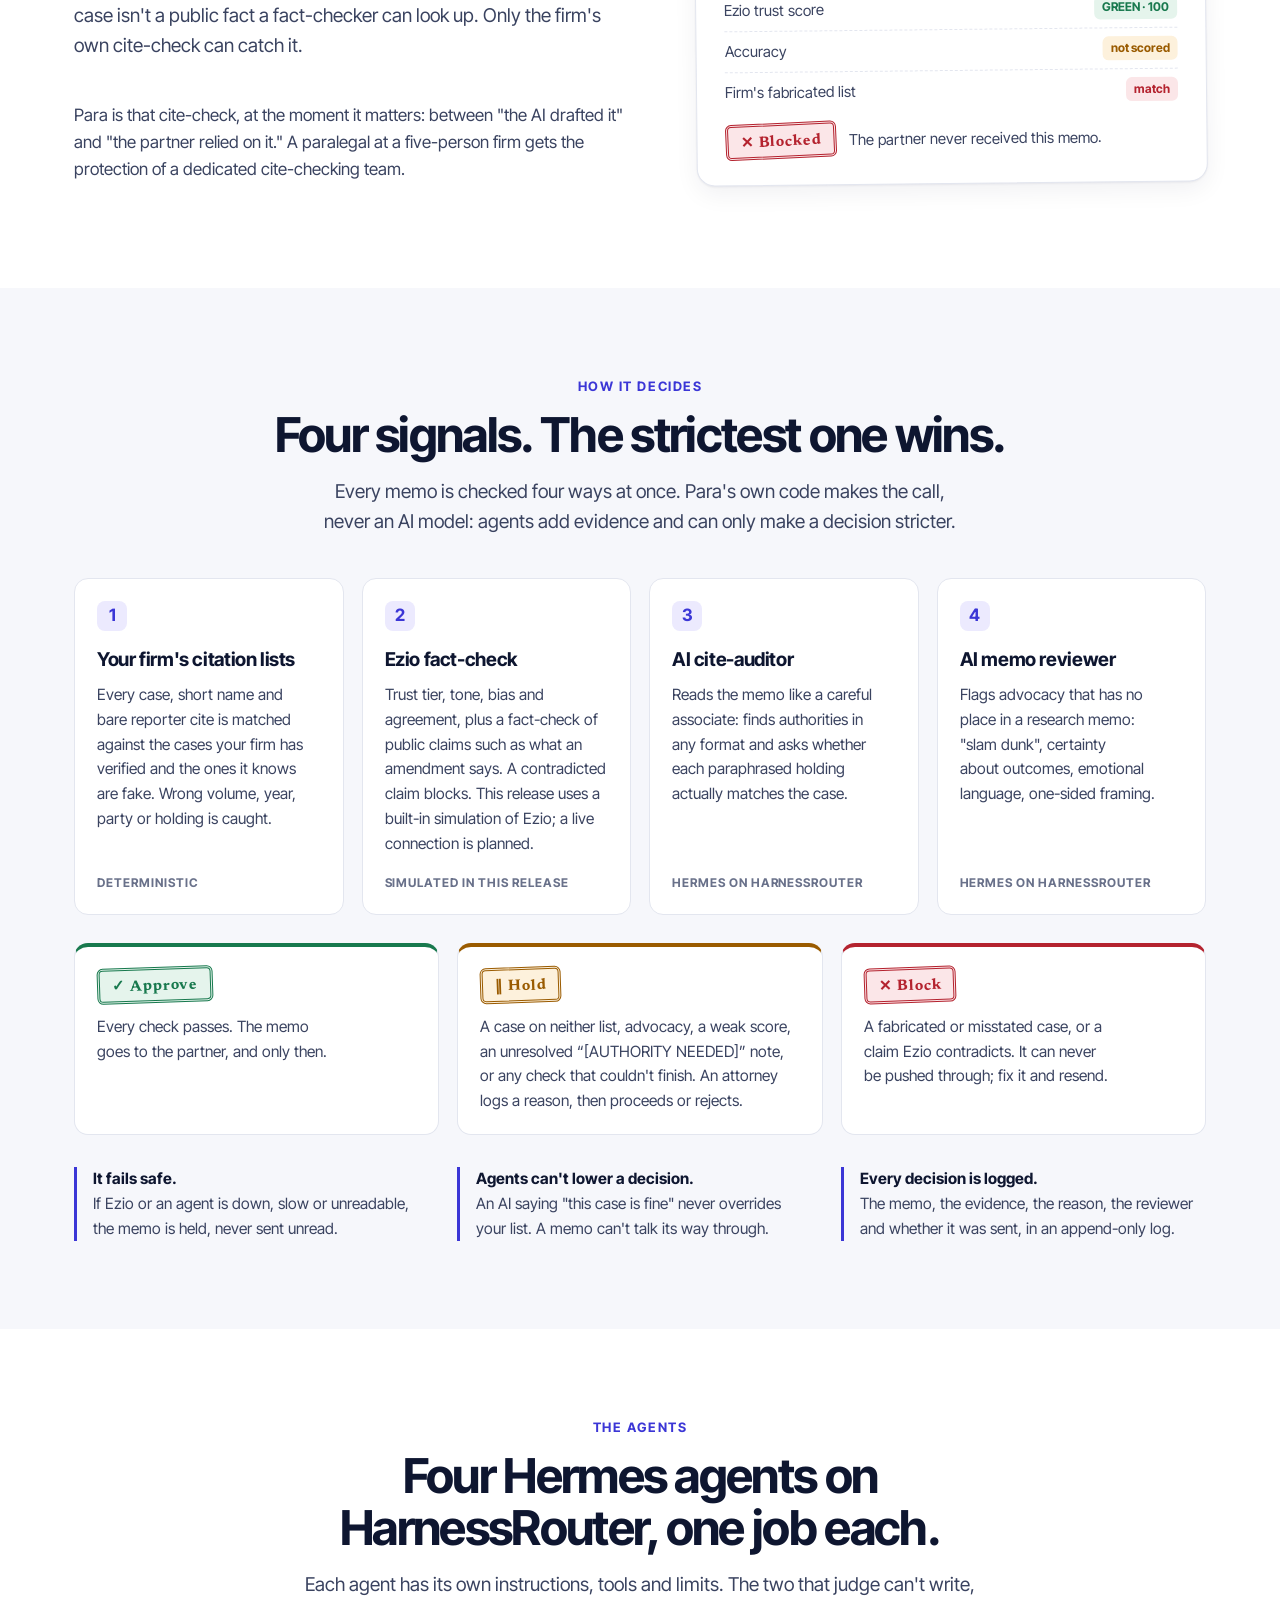
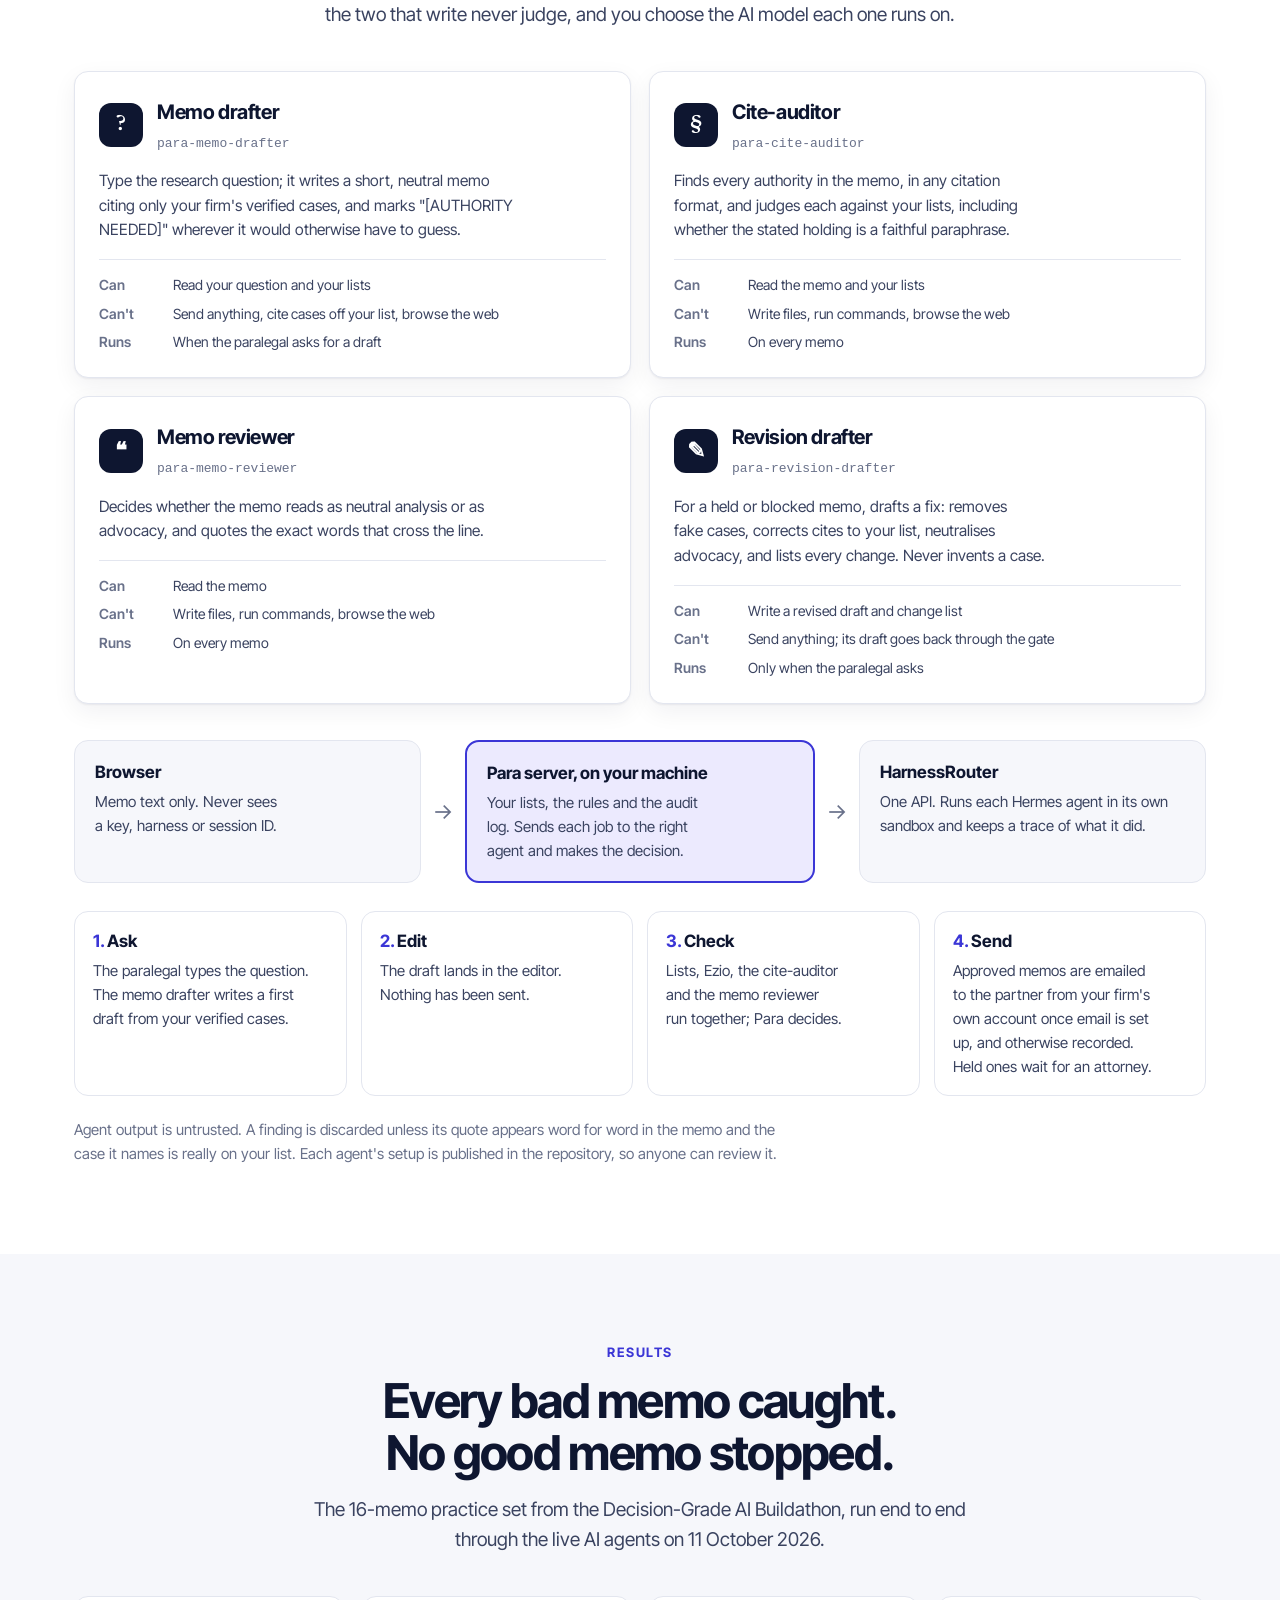
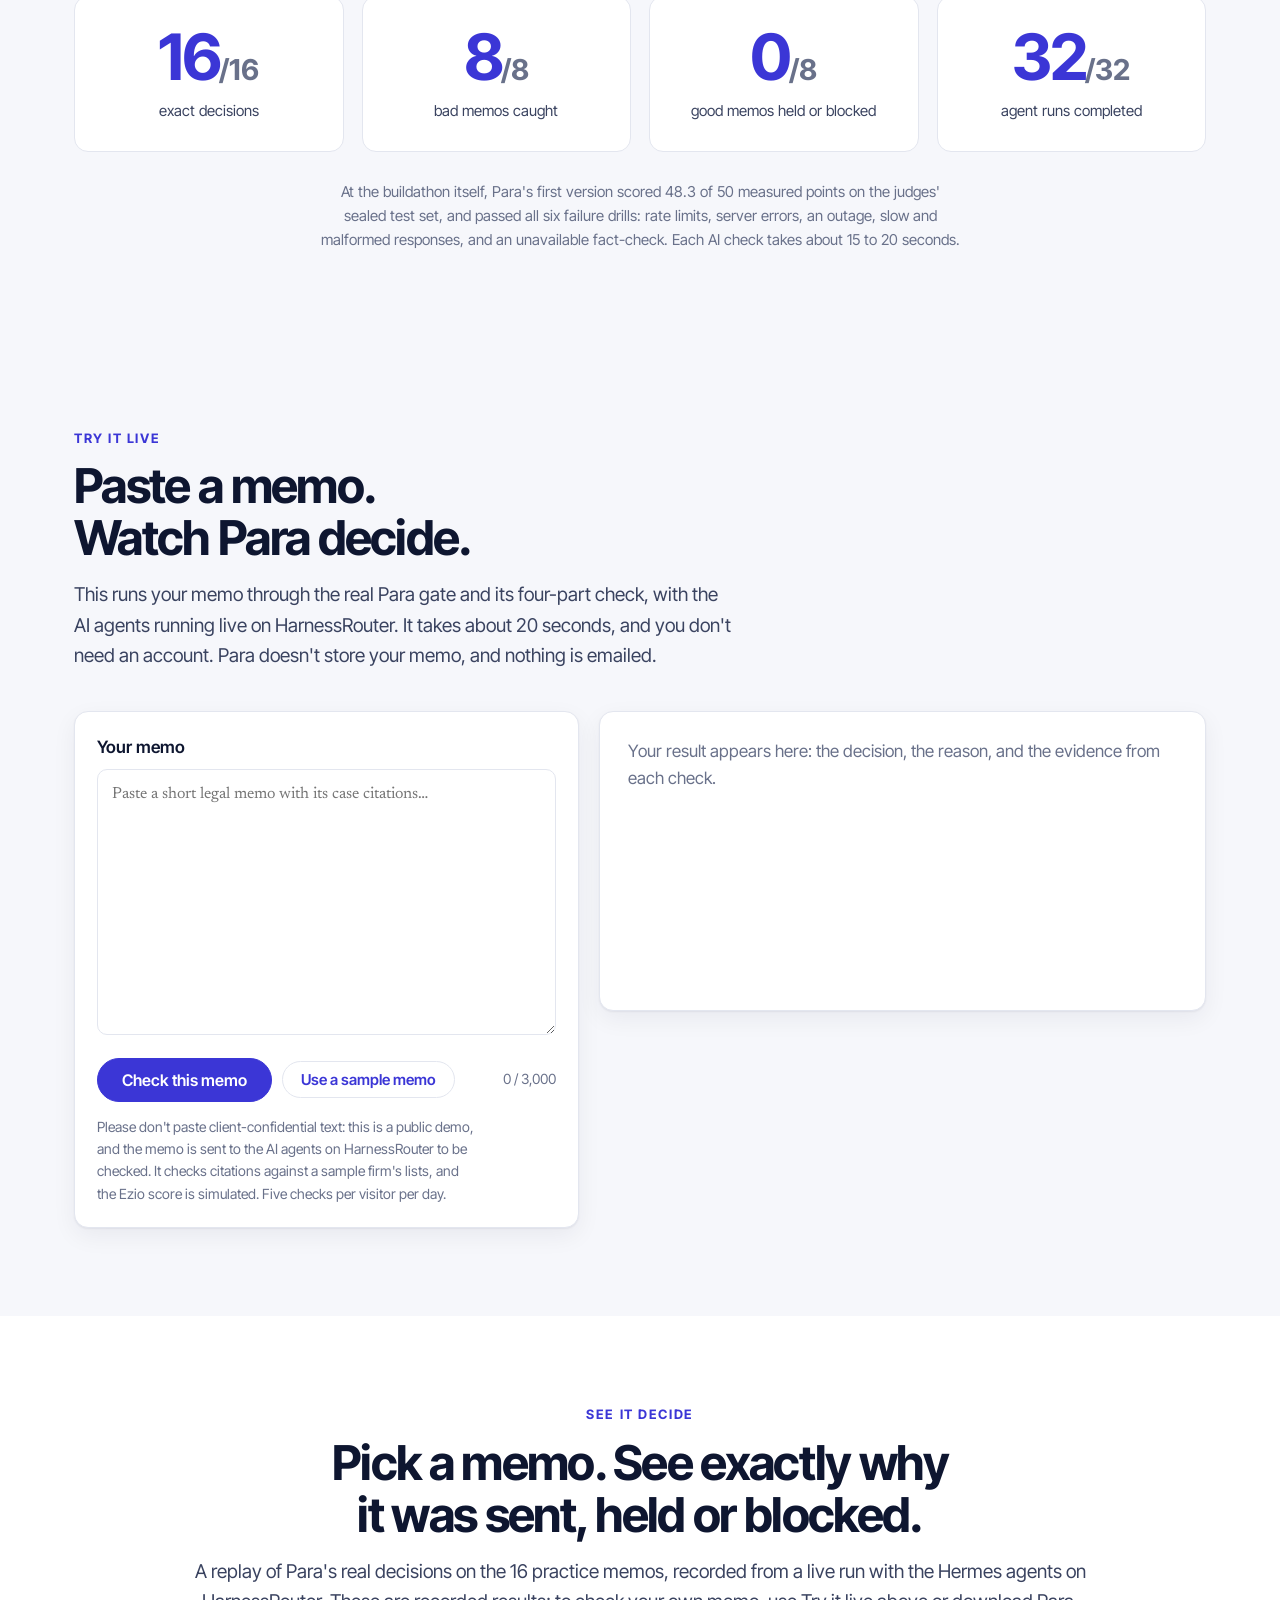
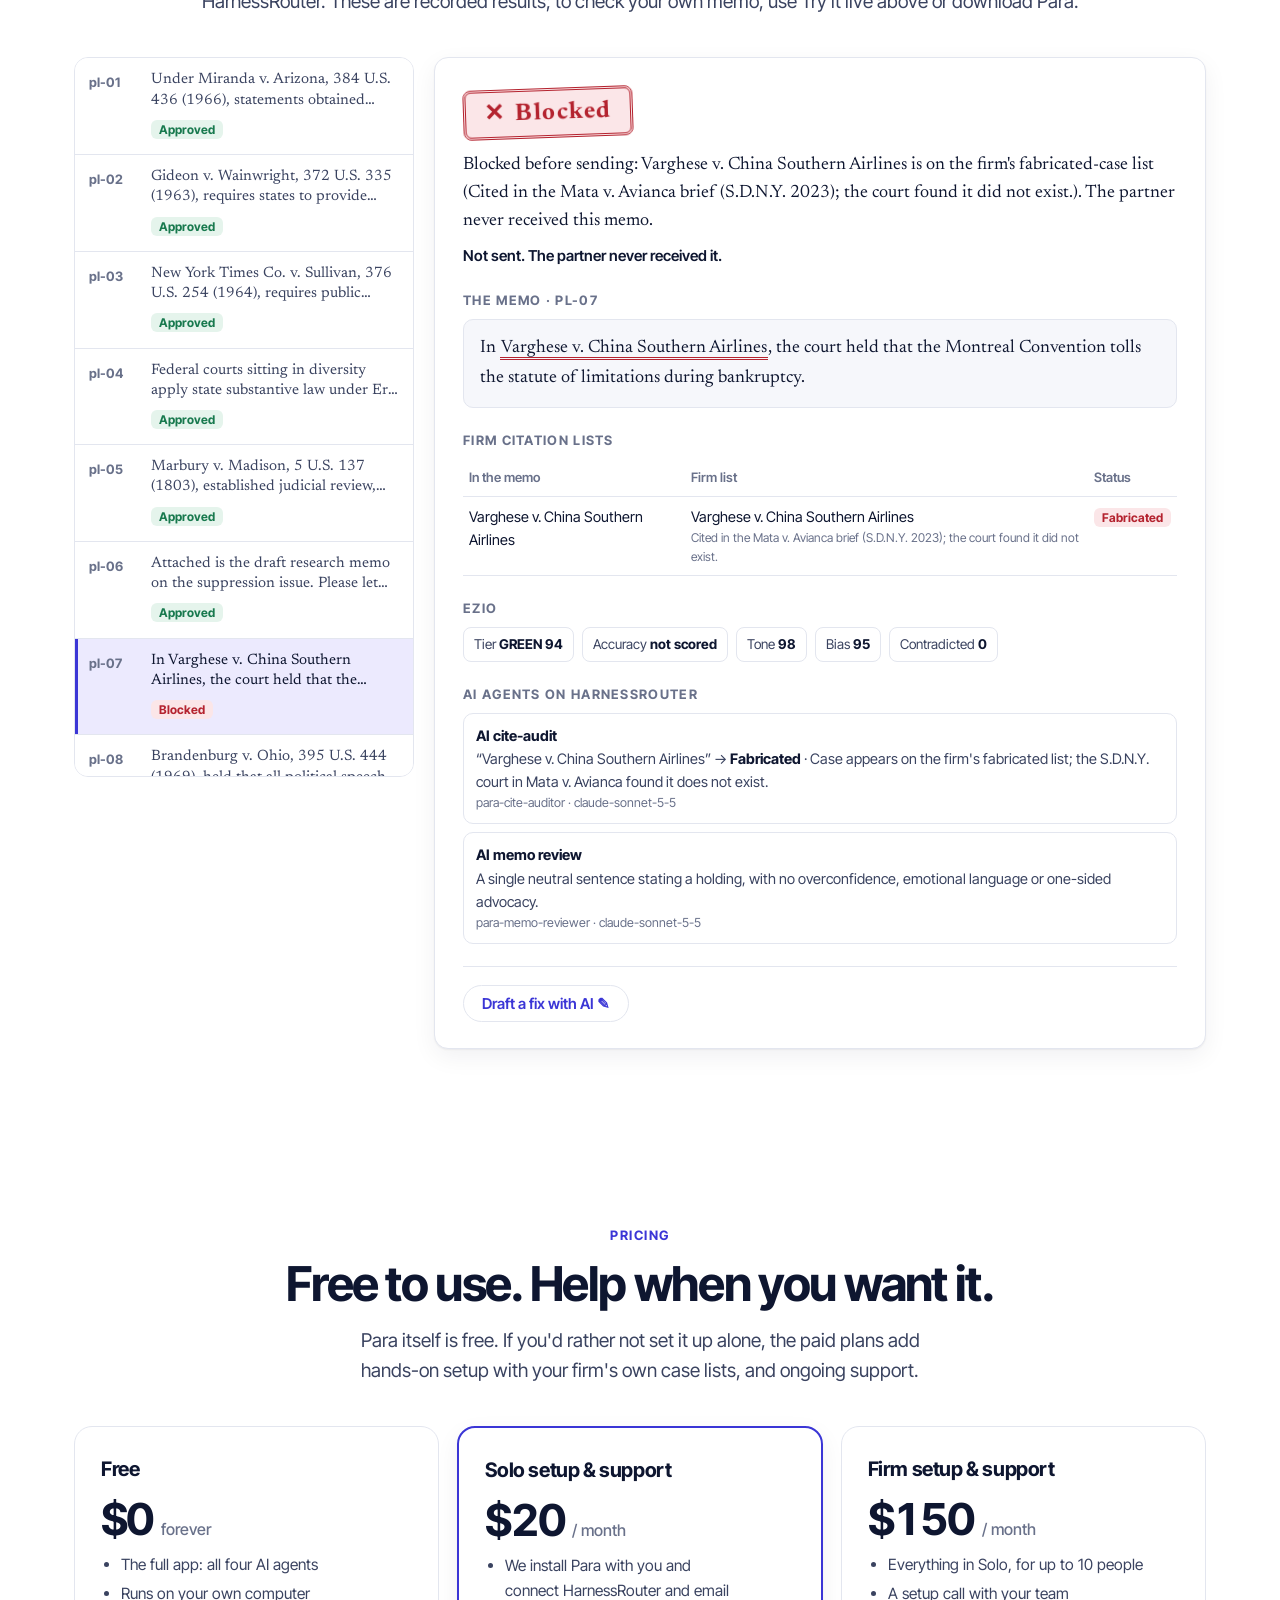
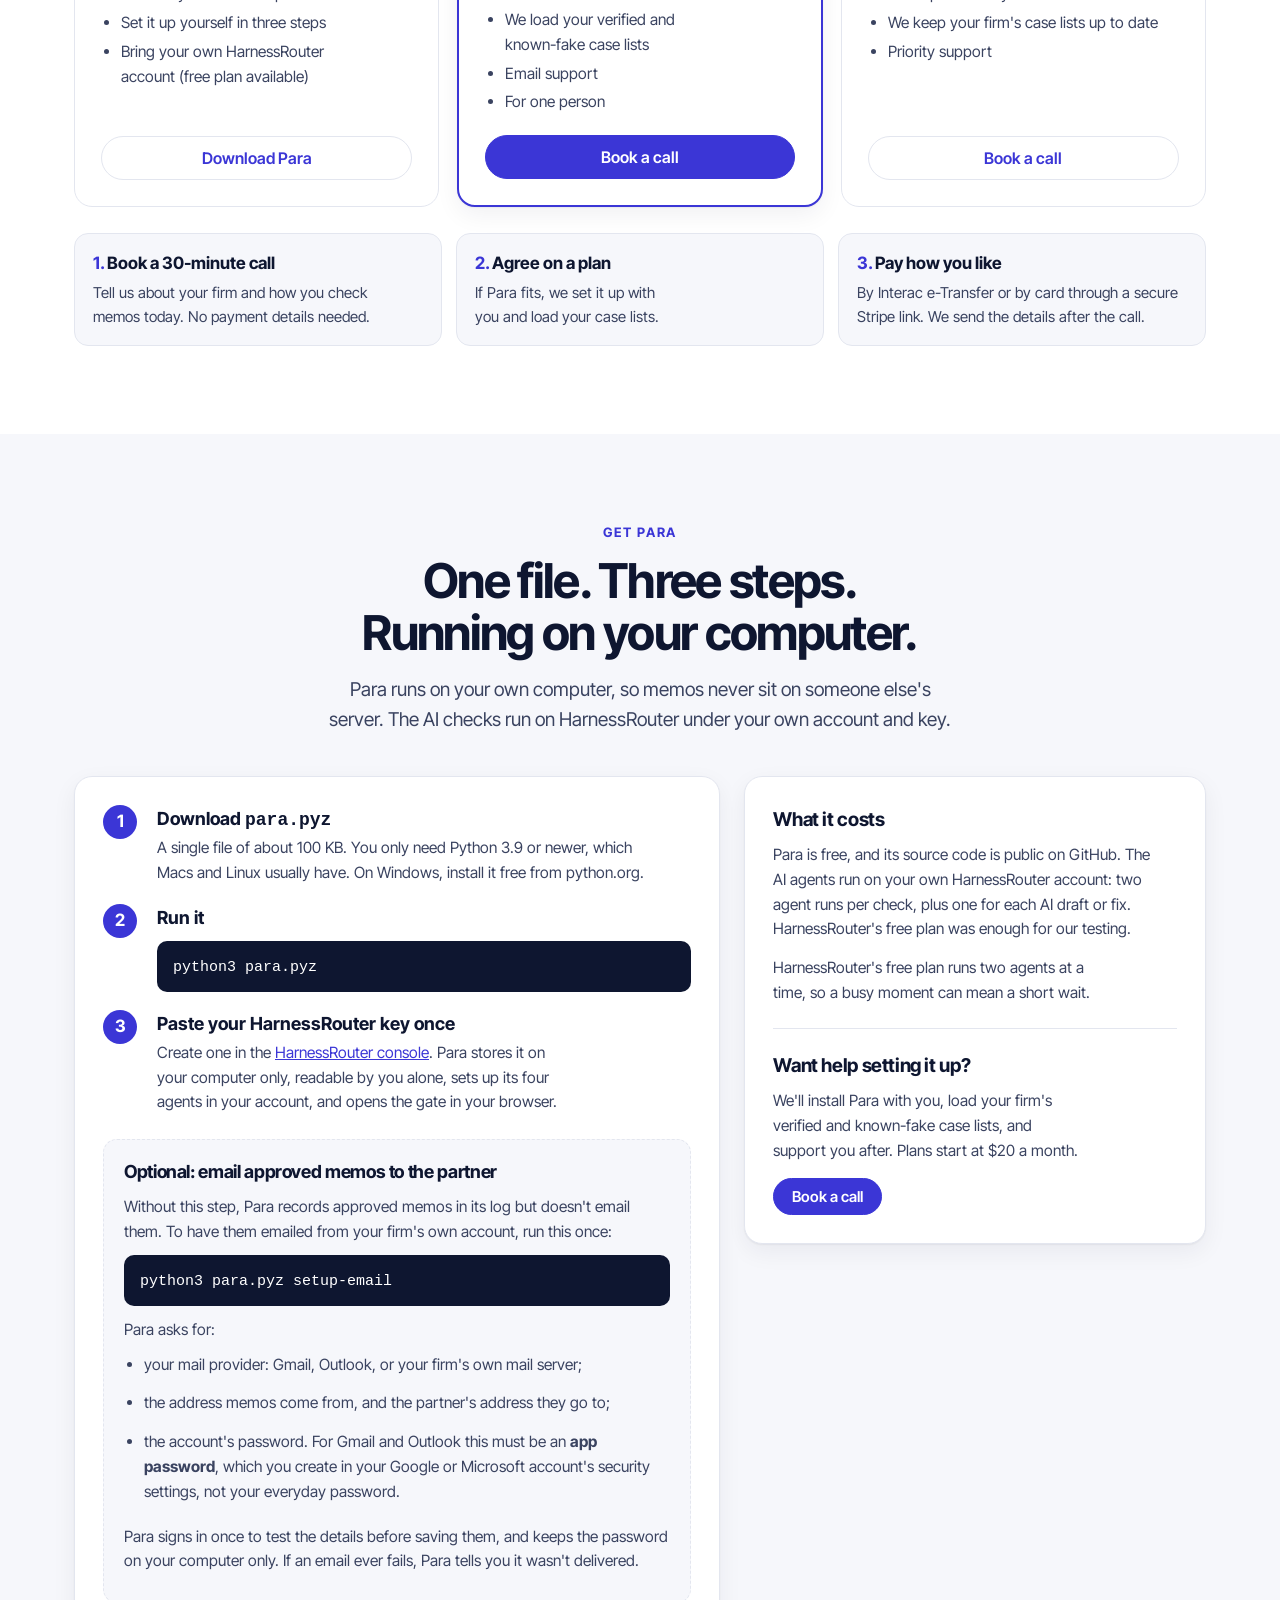
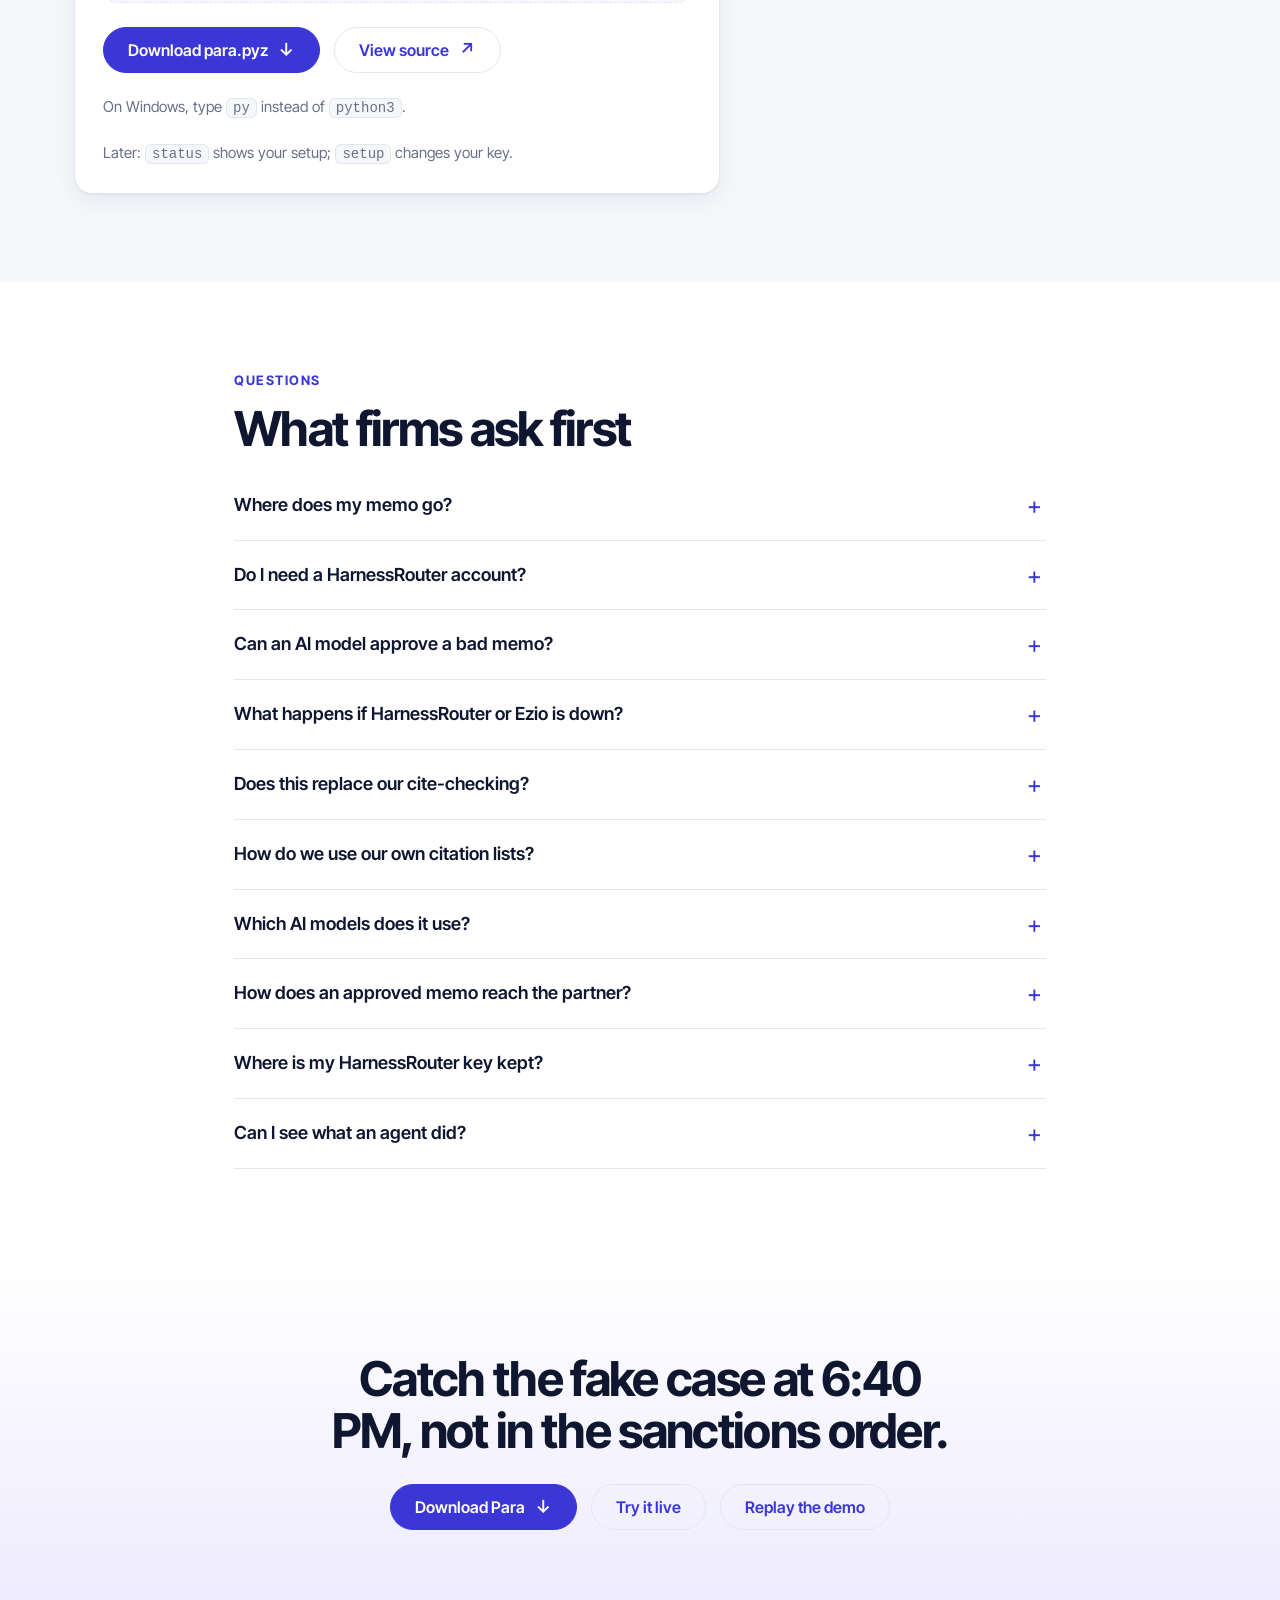
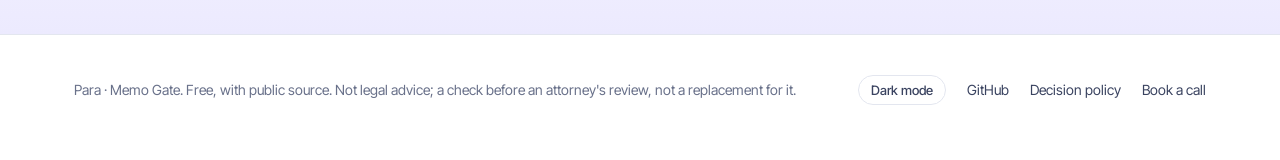
==== commit e75de64c: "Turn on Try it live and correct the website and README Point the site at the deployed demo (it pause" ====
--- a/docs/index.html
+++ b/docs/index.html
@@ -11,13 +11,13 @@
 <link rel="preconnect" href="https://fonts.googleapis.com">
 <link rel="preconnect" href="https://fonts.gstatic.com" crossorigin>
 <link rel="stylesheet" href="https://fonts.googleapis.com/css2?family=Inter+Tight:wght@400;500;600;700&family=Newsreader:opsz,wght@6..72,400;6..72,600&display=swap">
-<link rel="stylesheet" href="assets/site.css?v=20261104h">
+<link rel="stylesheet" href="assets/site.css?v=20261105b">
 </head>
 <body>
 
 <div class="bar">
   An approval gate for AI-drafted legal research memos
-  <span class="dot" aria-hidden="true">•</span><a href="https://github.com/Ridhwanlai/Approval-Gate">Open source ↗</a>
+  <span class="dot" aria-hidden="true">•</span><a href="https://github.com/Ridhwanlai/Approval-Gate">Source on GitHub ↗</a>
   <span class="dot" aria-hidden="true">•</span><a href="https://harnessrouter.ai">Agents on HarnessRouter ↗</a>
 </div>
 
@@ -29,6 +29,7 @@
       <a href="#how">How it decides</a>
       <a href="#agents">Agents</a>
       <a href="#results">Results</a>
+      <a href="#try" data-needs-demo hidden>Try it</a>
       <a href="#demo">Demo</a>
       <a href="#pricing">Pricing</a>
       <a href="#faq">FAQ</a>
@@ -45,9 +46,10 @@
       <p class="lede">Para checks every AI-drafted research memo against <b>your firm's own citation lists</b>, scores it with Ezio, and has AI auditors read it, then decides: send, hold for an attorney, or block.</p>
       <div class="ctas">
         <a class="btn primary" href="#download">Download Para <span class="arrow" aria-hidden="true">↓</span></a>
+        <a class="btn ghost" href="#try" data-needs-demo hidden>Try it with your memo <span class="arrow" aria-hidden="true">↓</span></a>
         <a class="btn ghost" href="#demo">See it decide <span class="arrow" aria-hidden="true">↓</span></a>
       </div>
-      <p class="fineprint">One file. Runs on your computer. Python 3.9+ and a HarnessRouter key.</p>
+      <p class="fineprint">Try it here with no account. To use it at your firm: one file on your computer, Python 3.9+ and a free HarnessRouter account.</p>
     </div>
   </header>
 
@@ -156,7 +158,7 @@
       <ul class="guarantees">
         <li><b>It fails safe.</b> If Ezio or an agent is down, slow or unreadable, the memo is held, never sent unread.</li>
         <li><b>Agents can't lower a decision.</b> An AI saying "this case is fine" never overrides your list. A memo can't talk its way through.</li>
-        <li><b>Every decision is logged.</b> The memo, the evidence, the reason, the reviewer and whether it was sent, in a log that can't be edited.</li>
+        <li><b>Every decision is logged.</b> The memo, the evidence, the reason, the reviewer and whether it was sent, in an append-only log.</li>
       </ul>
     </div>
   </section>
@@ -221,11 +223,34 @@
     </div>
   </section>
 
+  <section id="try" class="soft" hidden>
+    <div class="wrap">
+      <p class="kicker">Try it live</p>
+      <h2>Paste a memo. Watch Para decide.</h2>
+      <p class="section-lede">This runs your memo through the real Para gate and its four-part check, with the AI agents running live on HarnessRouter. It takes about 20 seconds, and you don't need an account. Para doesn't store your memo, and nothing is emailed.</p>
+      <div class="try">
+        <form class="try-form" id="try-form">
+          <label for="try-text">Your memo</label>
+          <textarea id="try-text" rows="10" maxlength="3000" placeholder="Paste a short legal memo with its case citations…" required></textarea>
+          <div class="try-row">
+            <button class="btn primary" type="submit" id="try-run">Check this memo</button>
+            <button class="btn ghost small" type="button" id="try-sample">Use a sample memo</button>
+            <span class="try-count" id="try-count">0 / 3,000</span>
+          </div>
+          <p class="note">Please don't paste client-confidential text: this is a public demo, and the memo is sent to the AI agents on HarnessRouter to be checked. It checks citations against a sample firm's lists, and the Ezio score is simulated. Five checks per visitor per day.</p>
+        </form>
+        <div class="try-out" id="try-out" aria-live="polite">
+          <p class="muted">Your result appears here: the decision, the reason, and the evidence from each check.</p>
+        </div>
+      </div>
+    </div>
+  </section>
+
   <section id="demo">
     <div class="wrap">
       <p class="kicker">See it decide</p>
       <h2>Pick a memo. See exactly why it was sent, held or blocked.</h2>
-      <p class="section-lede">A replay of Para's real decisions on the 16 practice memos, recorded from a live run with the Hermes agents on HarnessRouter. This page only replays those results; download Para to check your own memos.</p>
+      <p class="section-lede">A replay of Para's real decisions on the 16 practice memos, recorded from a live run with the Hermes agents on HarnessRouter. These are recorded results; to check your own memo, use Try it live above or download Para.</p>
       <div class="demo">
         <div class="docket" role="listbox" aria-label="Practice memos" id="docket"><p class="muted">Loading recorded decisions…</p></div>
         <div class="decision" id="decision" aria-live="polite"></div>
@@ -299,7 +324,7 @@
         </div>
         <aside class="get-side">
           <h3>What it costs</h3>
-          <p>Para is free and open source. The AI agents run on your own HarnessRouter account: two agent runs per check, plus one for each AI draft or fix. HarnessRouter's free plan was enough for our testing.</p>
+          <p>Para is free, and its source code is public on GitHub. The AI agents run on your own HarnessRouter account: two agent runs per check, plus one for each AI draft or fix. HarnessRouter's free plan was enough for our testing.</p>
           <p>HarnessRouter's free plan runs two agents at a time, so a busy moment can mean a short wait.</p>
           <h3>Want help setting it up?</h3>
           <p>We'll install Para with you, load your firm's verified and known-fake case lists, and support you after. Plans start at $20 a month.</p>
@@ -316,7 +341,11 @@
       <div class="faq">
         <details>
           <summary>Where does my memo go?</summary>
-          <p>The citation lists, the policy, the review queue and the audit log all run on your computer. To run the AI checks, the memo text and your citation lists are sent to HarnessRouter under your own account. This release scores memos with a simulated Ezio that runs locally; if you point it at a live Ezio endpoint, the memo goes there too. Nothing is sent anywhere else, and Para has no server of its own.</p>
+          <p>The citation lists, the policy, the review queue and the audit log all run on your computer. To run the AI checks, the memo text and your citation lists are sent to HarnessRouter under your own account. This release scores memos with a simulated Ezio that runs locally; if you point it at a live Ezio endpoint, the memo goes there too. Nothing is sent anywhere else: the app you download has no server of its own. (Only the Try it live box on this page uses our server, which keeps nothing.)</p>
+        </details>
+        <details>
+          <summary>Do I need a HarnessRouter account?</summary>
+          <p>Not to try it: the Try it live box on this page runs on our account. To use Para at your firm, yes. The app runs on your computer and its AI agents run under your own HarnessRouter account, so your memos and usage stay yours. The free plan is enough to start, and Para sets up its four agents in your account the first time you run it. On a paid plan, we do that setup with you.</p>
         </details>
         <details>
           <summary>Can an AI model approve a bad memo?</summary>
@@ -359,6 +388,7 @@
       <h2>Catch the fake case at 6:40 PM, not in the sanctions order.</h2>
       <div class="ctas">
         <a class="btn primary" href="#download">Download Para <span class="arrow" aria-hidden="true">↓</span></a>
+        <a class="btn ghost" href="#try" data-needs-demo hidden>Try it live</a>
         <a class="btn ghost" href="#demo">Replay the demo</a>
       </div>
     </div>
@@ -367,7 +397,7 @@
 
 <footer>
   <div class="wrap">
-    <span>Para · Memo Gate. Open source. Not legal advice; a check before an attorney's review, not a replacement for it.</span>
+    <span>Para · Memo Gate. Free, with public source. Not legal advice; a check before an attorney's review, not a replacement for it.</span>
     <span>
       <button class="theme-toggle" type="button" id="theme">Theme</button>
       <a href="https://github.com/Ridhwanlai/Approval-Gate">GitHub</a>
@@ -377,6 +407,6 @@
   </div>
 </footer>
 
-<script src="assets/site.js?v=20261104h" defer></script>
+<script src="assets/site.js?v=20261105b" defer></script>
 </body>
 </html>
--- a/docs/assets/site.css
+++ b/docs/assets/site.css
@@ -312,3 +312,29 @@
 .hero .lede, .memo-line, .caption, .guarantees li, .sig-card p, .verdict p, .agent-card > p, .note, .center-note,
 .flowline span, .paysteps span, .steps span, .arch-node span, .get-side p, .price-card li, .stat span, .memo-card figcaption { text-wrap: balance; }
 .memo-line, .arch-node span, .paysteps li span, .flowline li span { display: block; }
+
+/* Try it live: the public demo service */
+[hidden] { display: none !important; }
+.try { display: grid; grid-template-columns: minmax(0, 5fr) minmax(0, 6fr); gap: 20px; align-items: start; }
+@media (max-width: 900px) { .try { grid-template-columns: 1fr; } }
+.try-form { background: var(--card); border: 1px solid var(--rule); border-radius: var(--radius); padding: 22px; box-shadow: var(--shadow); min-width: 0; }
+.try-form label { display: block; font-weight: 600; margin-bottom: 8px; }
+.try-form textarea { box-sizing: border-box; width: 100%; min-height: 240px; resize: vertical; font: 16px/1.5 var(--serif); color: var(--ink);
+  background: var(--bg); border: 1px solid var(--rule); border-radius: 10px; padding: 12px 14px; }
+.try-form textarea:focus { outline: 3px solid var(--accent-soft); border-color: var(--accent); }
+.try-row { display: flex; flex-wrap: wrap; gap: 10px; align-items: center; margin-top: 14px; }
+.try-count { margin-left: auto; font-size: 14px; color: var(--muted); font-variant-numeric: tabular-nums; }
+.try-form .note { margin-top: 14px; font-size: 14px; }
+.try-out { border: 1px solid var(--rule); border-radius: var(--radius); background: var(--card); padding: 26px 28px; box-shadow: var(--shadow); min-height: 300px; min-width: 0; }
+@media (max-width: 640px) { .try-out { padding: 20px 16px; } .try-form { padding: 18px 16px; } }
+.try-out .muted { padding: 0; }
+.stages { list-style: none; padding: 0; margin: 0 0 6px; display: grid; gap: 10px; }
+.stages li { display: flex; gap: 12px; align-items: baseline; font-size: 16px; color: var(--ink-2); }
+.stages .dot { flex: none; width: 10px; height: 10px; border-radius: 50%; background: var(--rule); transform: translateY(1px); }
+.stages li.running .dot { background: var(--accent); animation: pulse 1s ease-in-out infinite; }
+.stages li.done .dot { background: var(--ok, #1f9d55); }
+.stages li.failed .dot, .stages li.skipped .dot { background: var(--hold, #c98a00); }
+.stages small { color: var(--muted); margin-left: auto; text-align: right; }
+@keyframes pulse { 50% { opacity: .35; } }
+@media (prefers-reduced-motion: reduce) { .stages li.running .dot { animation: none; } }
+.try-error { color: var(--ink); background: var(--bg-soft); border: 1px solid var(--rule); border-radius: 10px; padding: 14px 16px; margin: 0; }
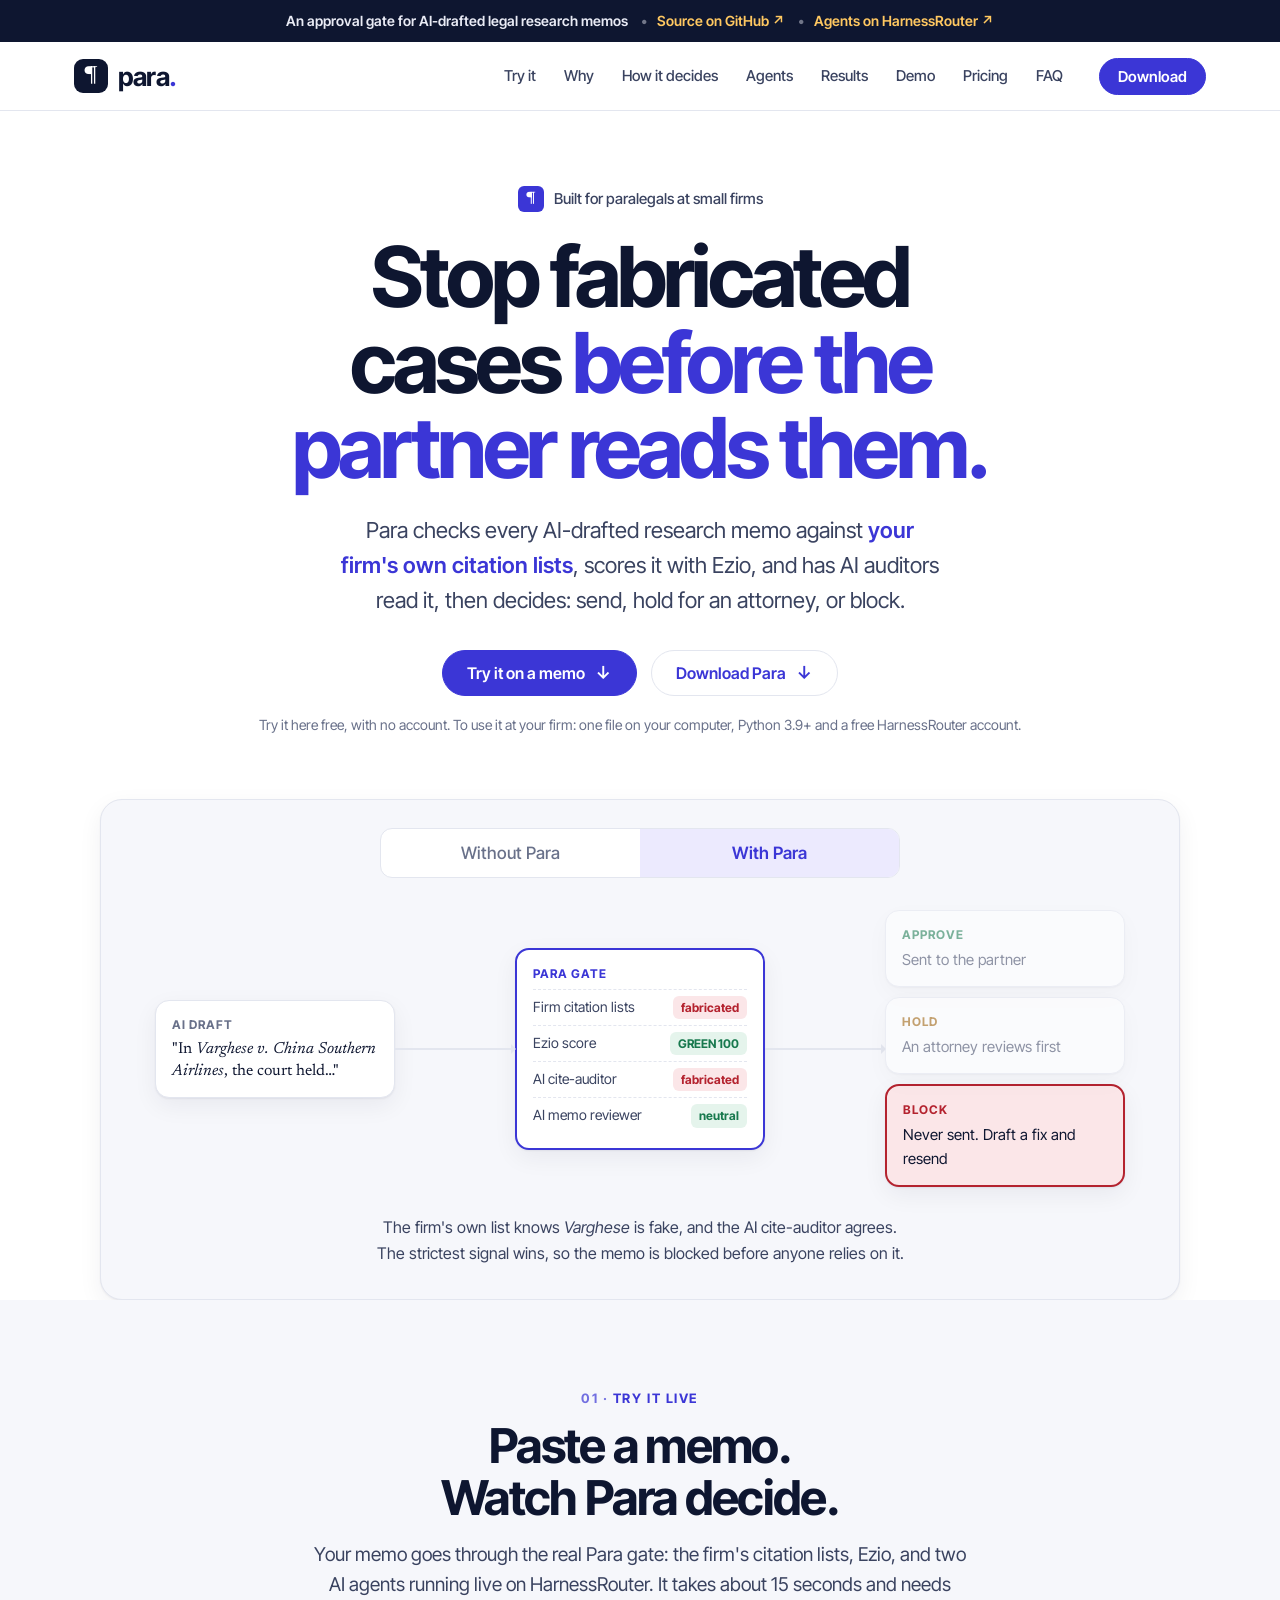
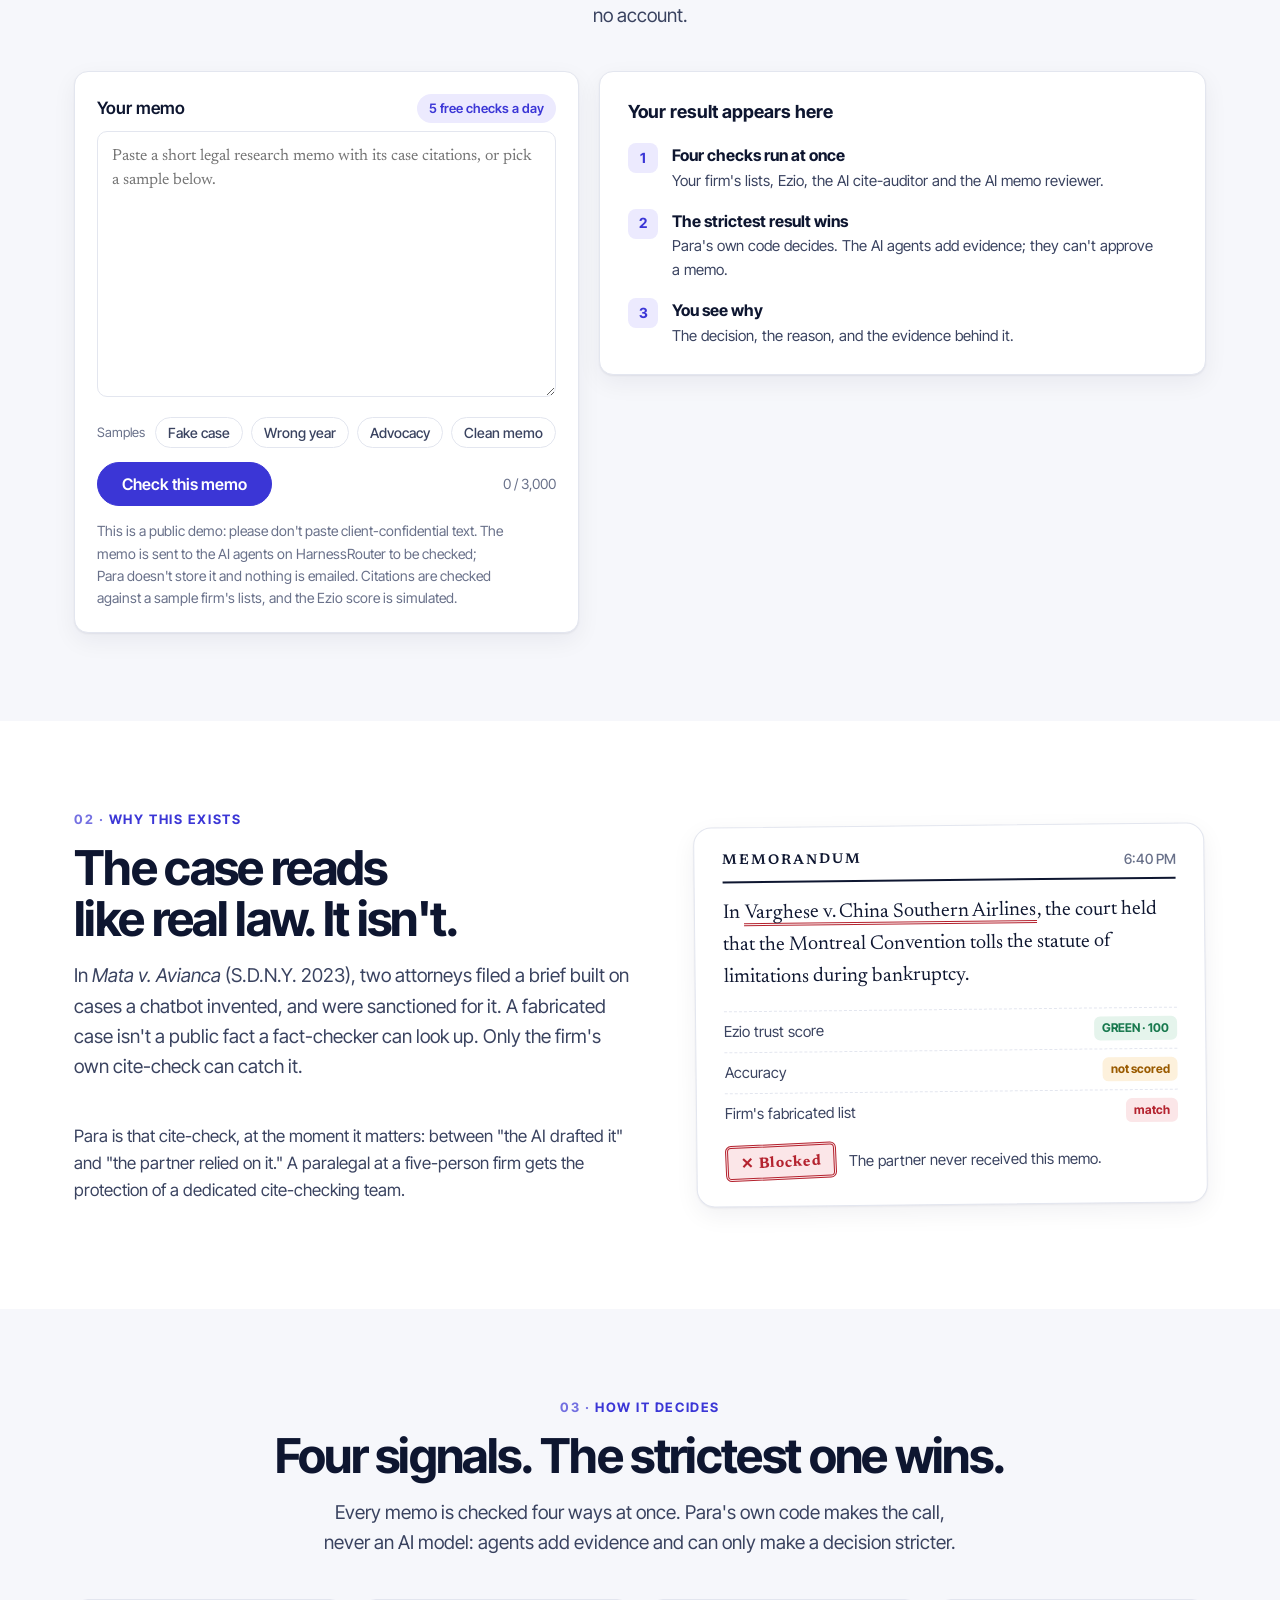
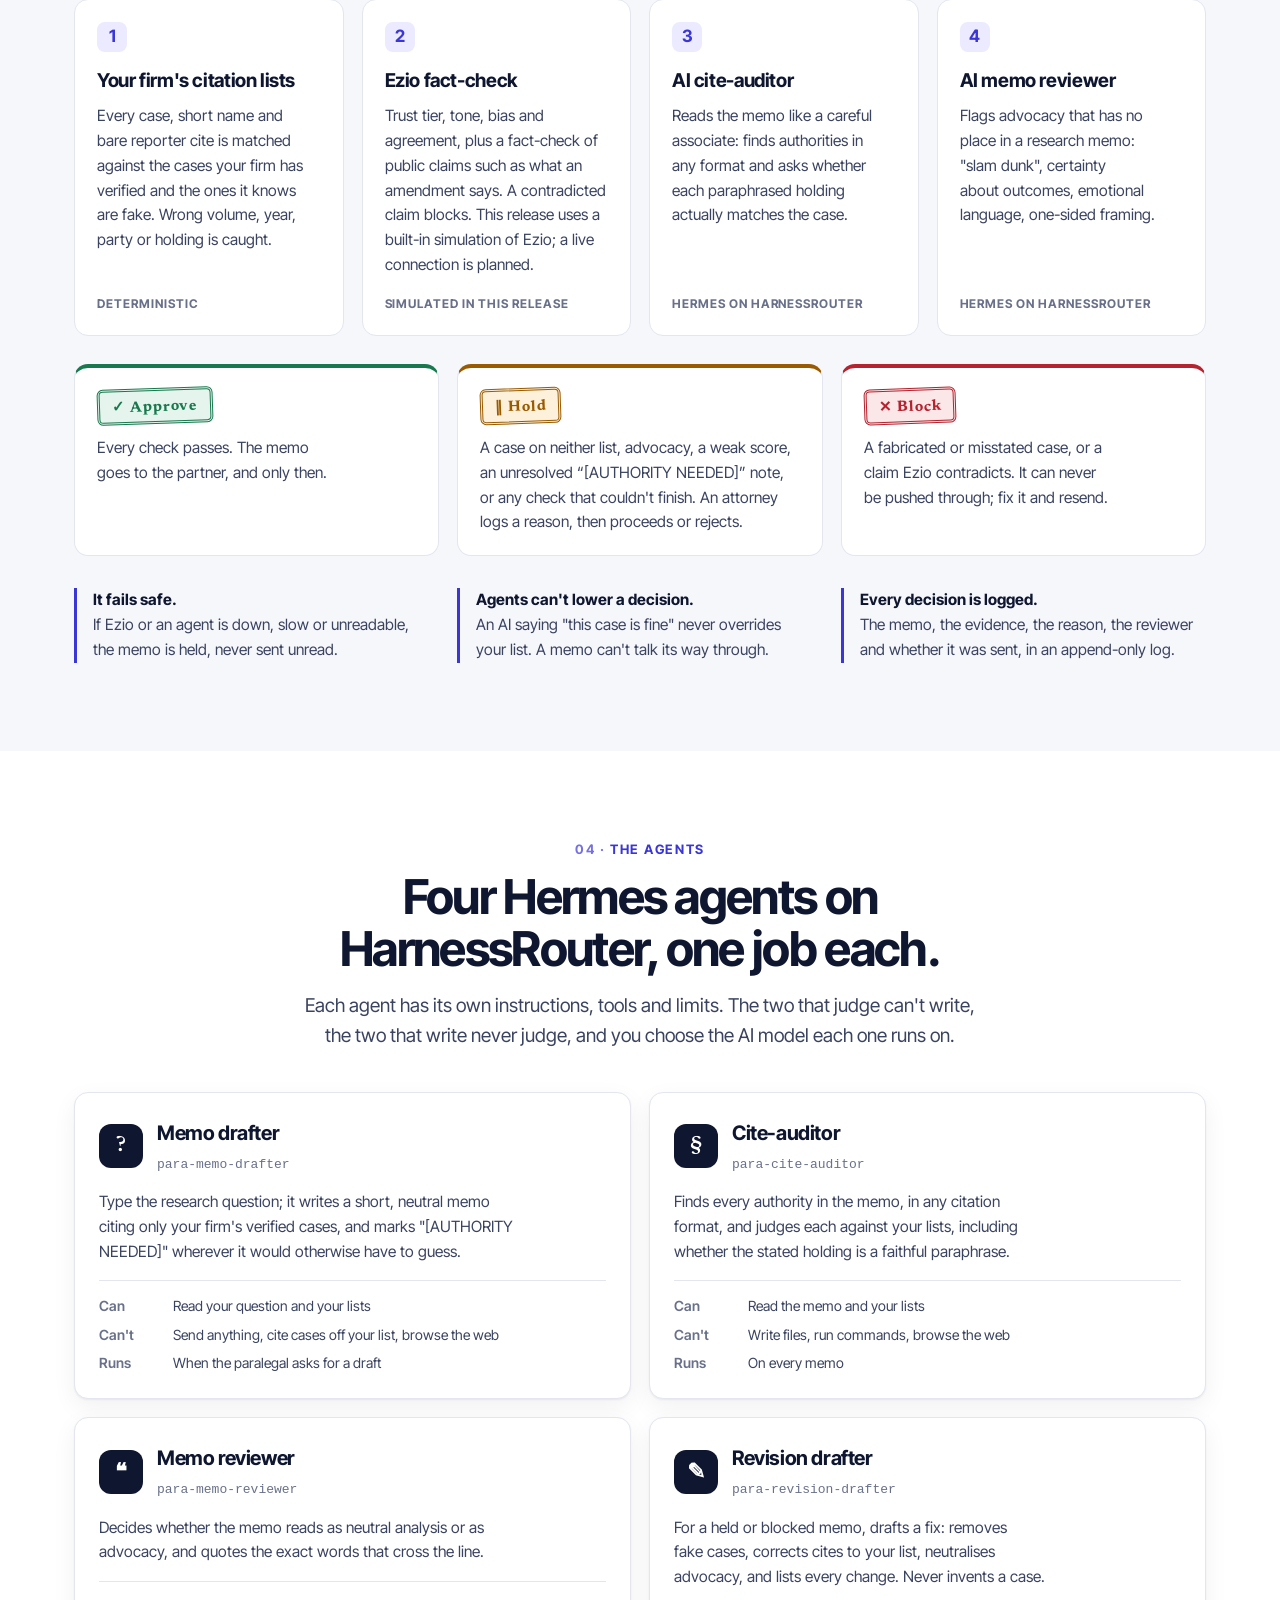
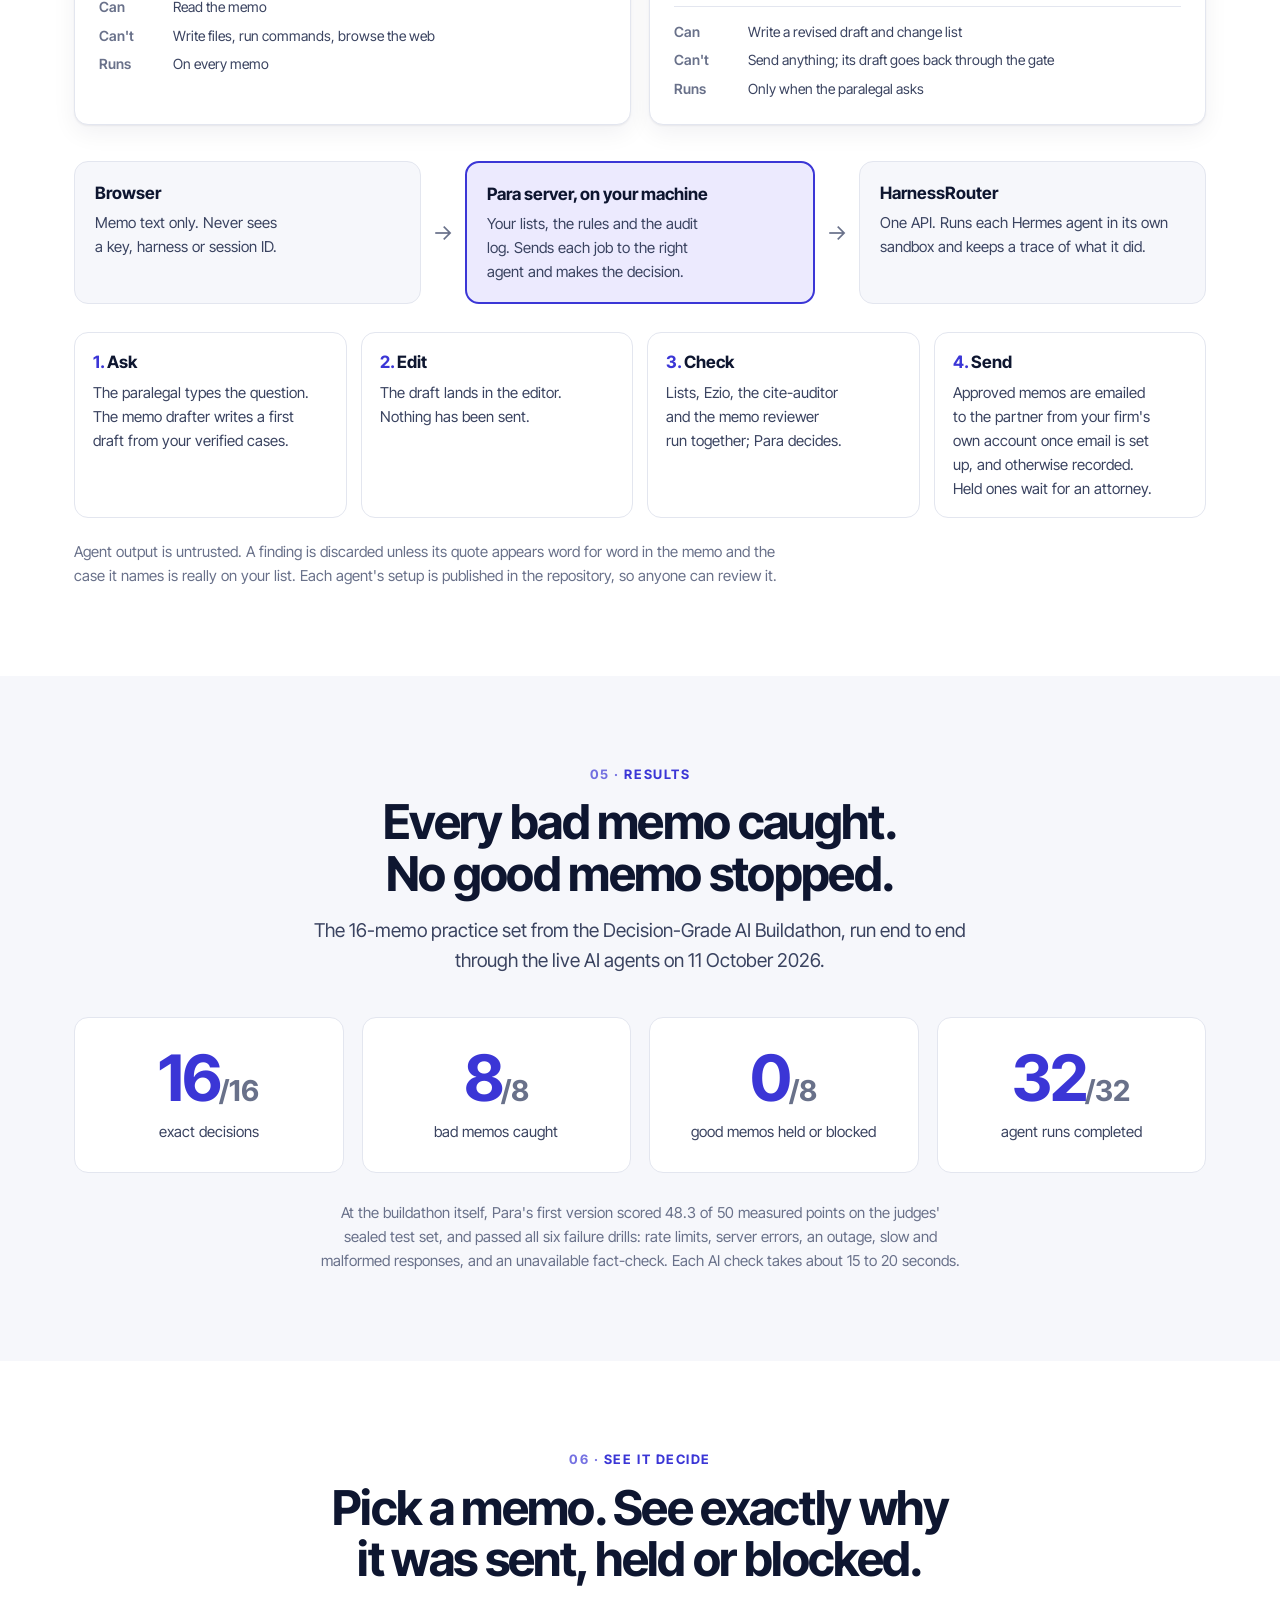
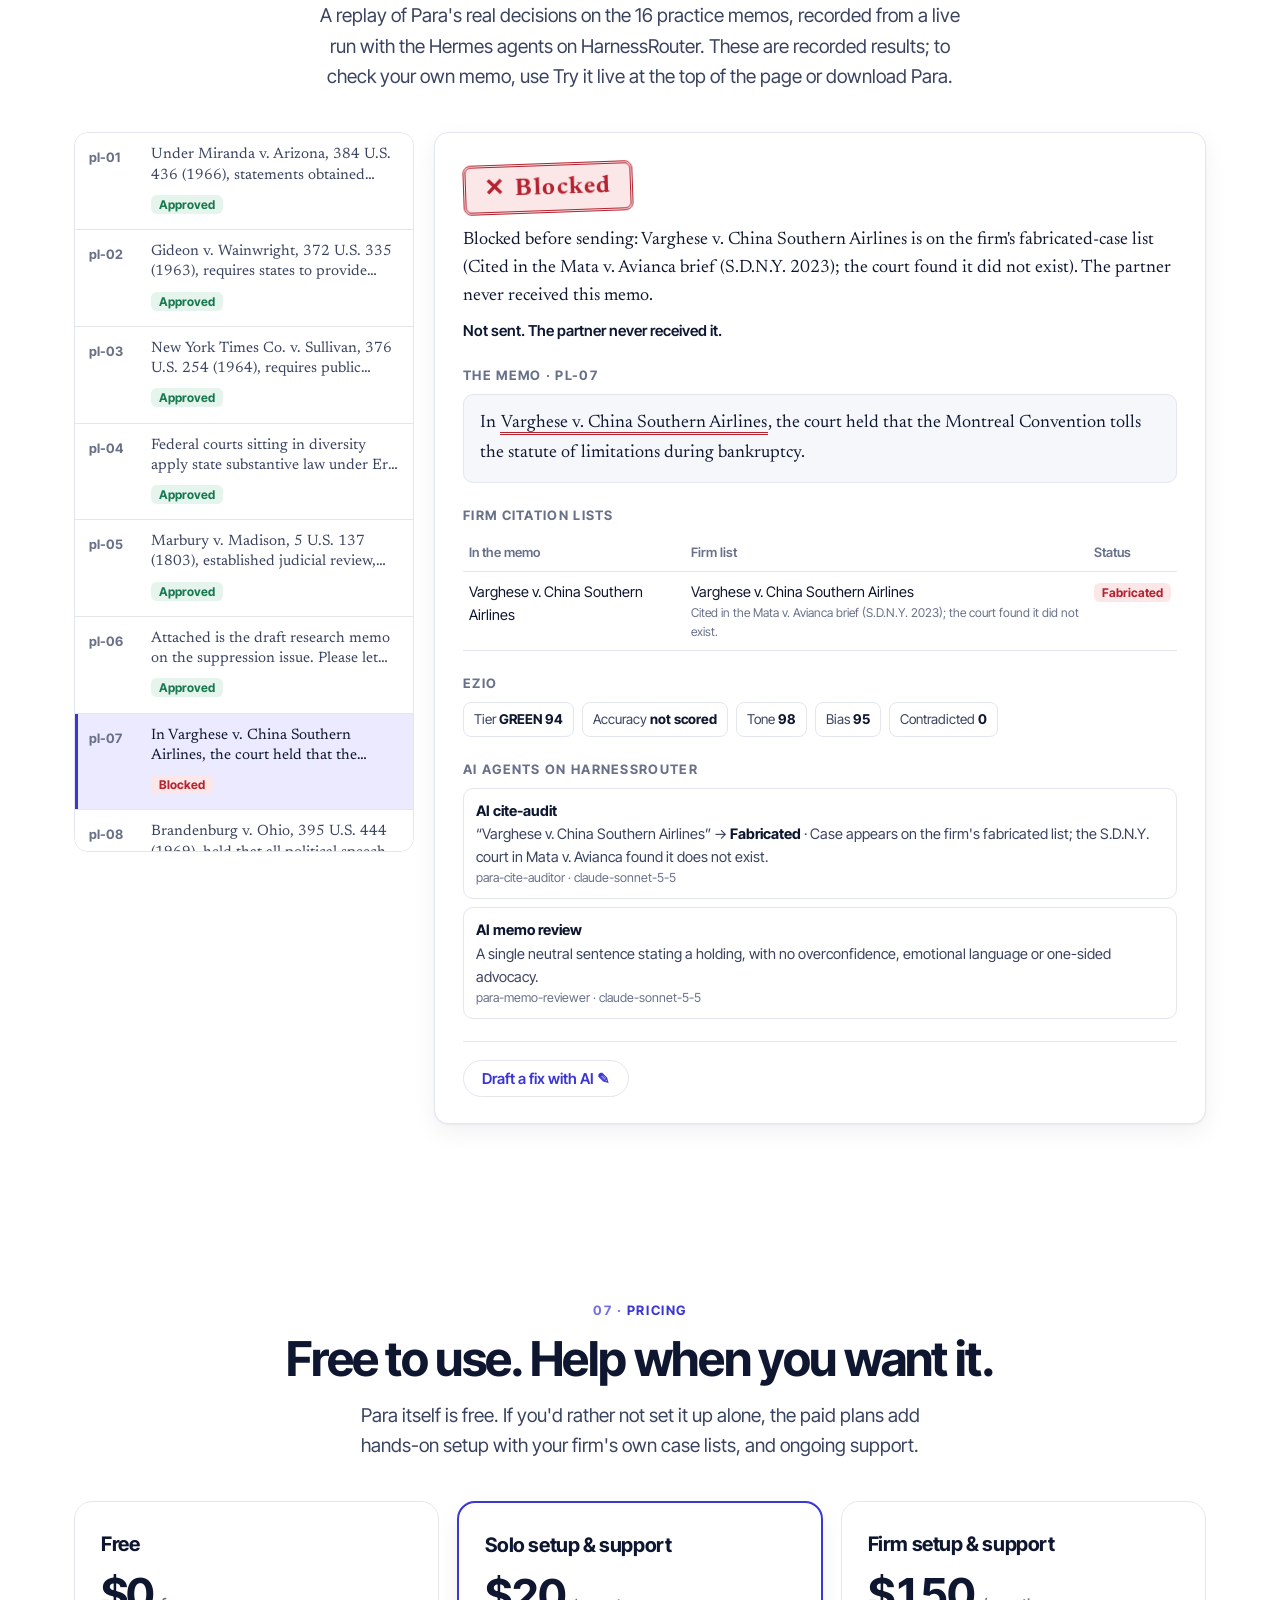
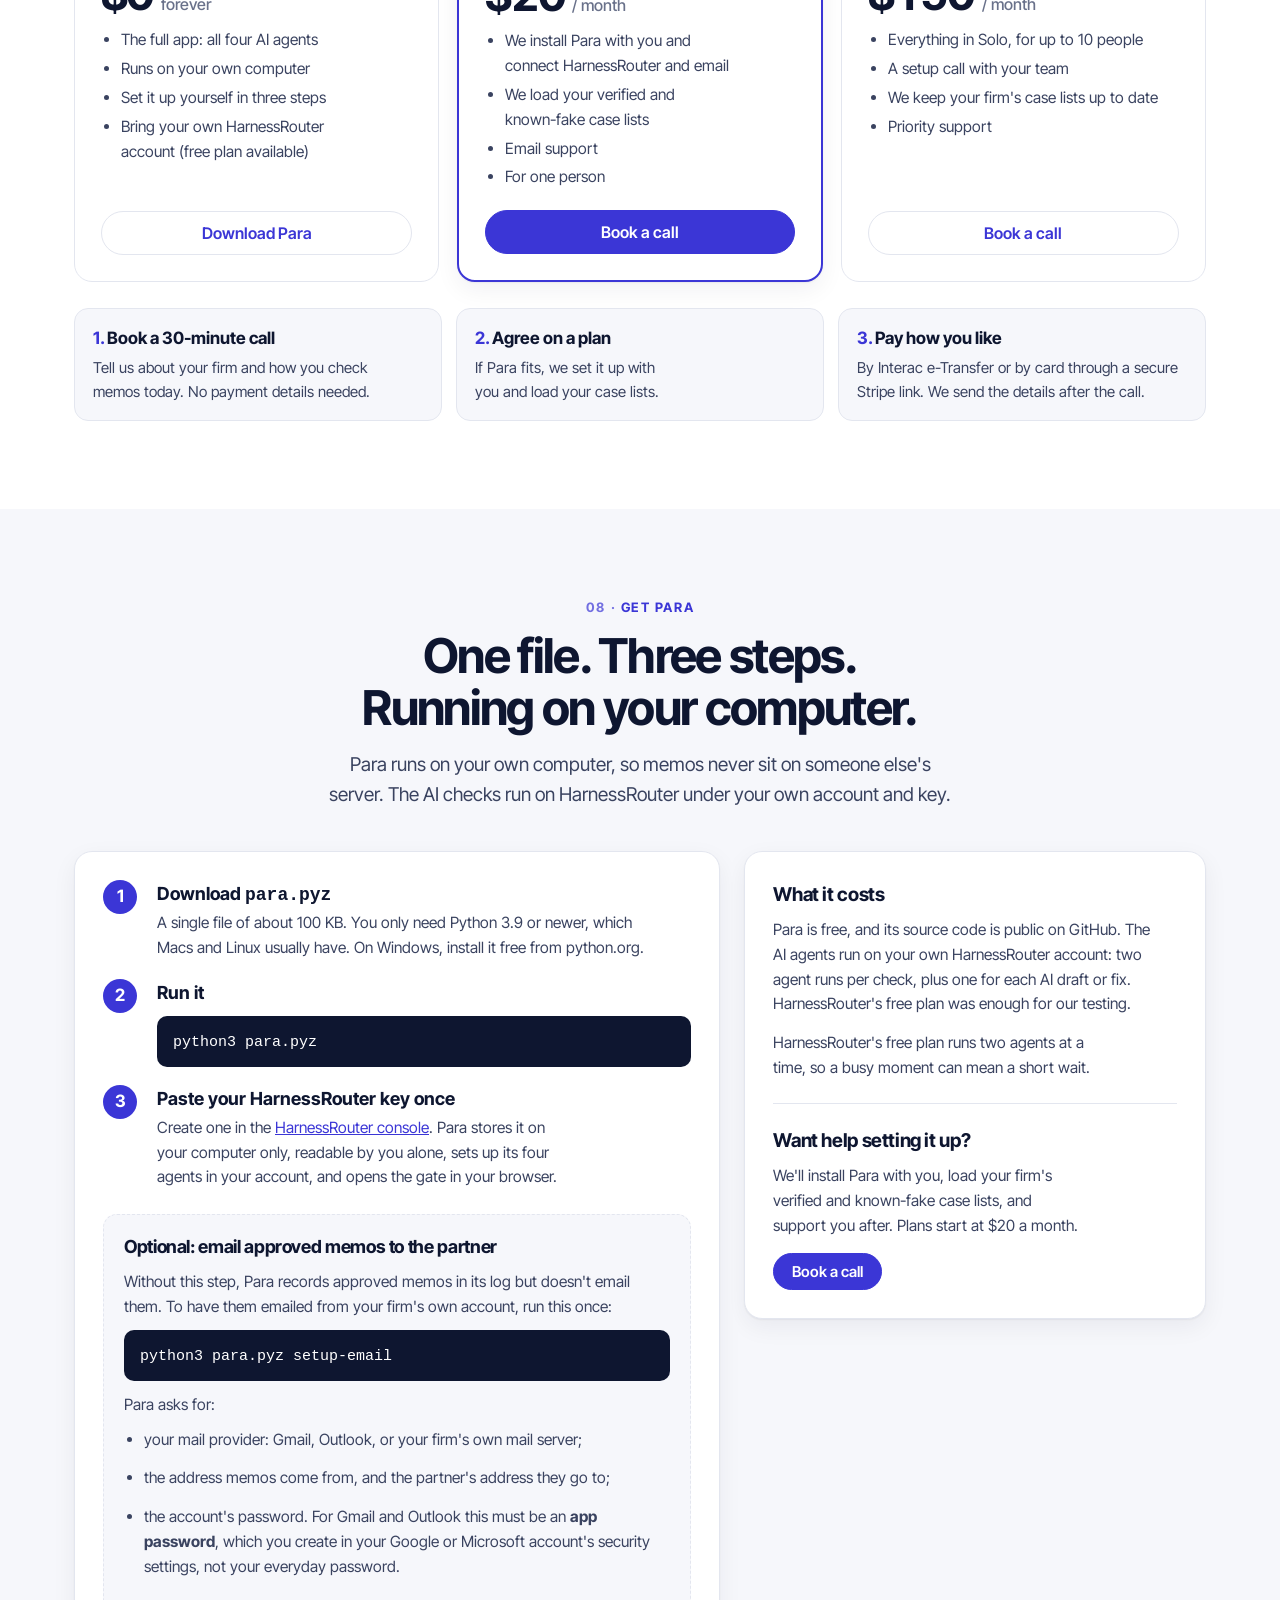
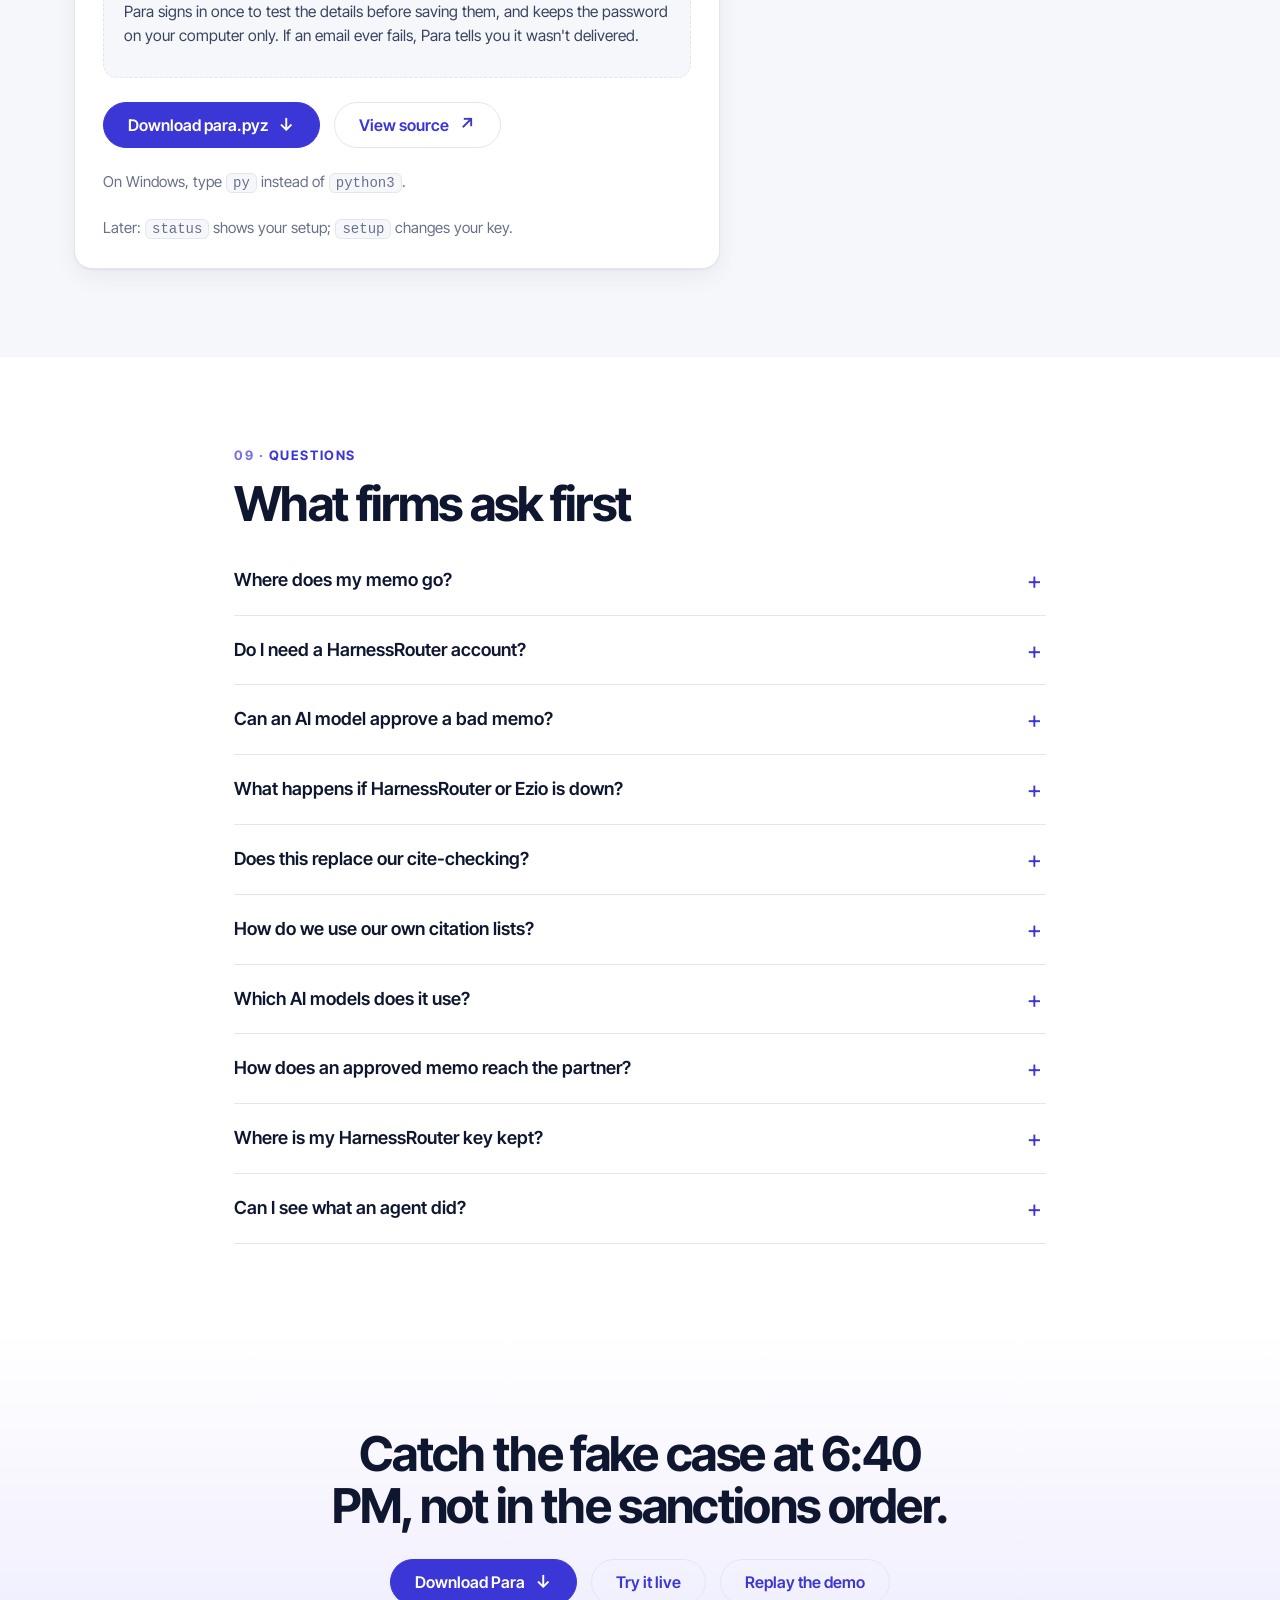
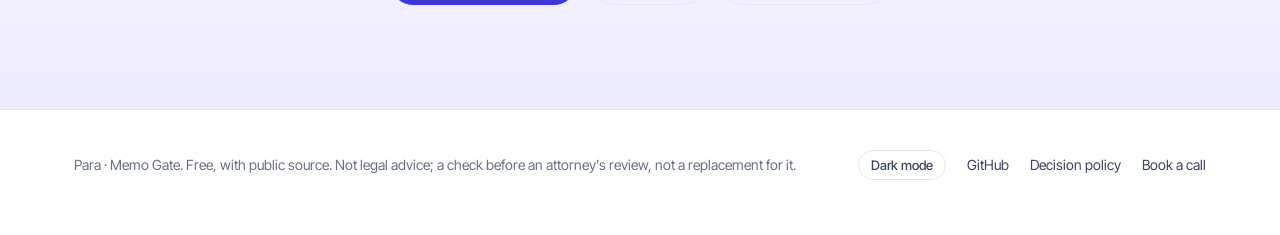
==== commit 8c8effdc: "Move Try it live under the hero with sample memos and a daily-checks counter Numbered sections, one-" ====
--- a/docs/index.html
+++ b/docs/index.html
@@ -11,7 +11,7 @@
 <link rel="preconnect" href="https://fonts.googleapis.com">
 <link rel="preconnect" href="https://fonts.gstatic.com" crossorigin>
 <link rel="stylesheet" href="https://fonts.googleapis.com/css2?family=Inter+Tight:wght@400;500;600;700&family=Newsreader:opsz,wght@6..72,400;6..72,600&display=swap">
-<link rel="stylesheet" href="assets/site.css?v=20261105b">
+<link rel="stylesheet" href="assets/site.css?v=20261106a">
 </head>
 <body>
 
@@ -25,11 +25,11 @@
   <div class="wrap">
     <a class="brand" href="#top" aria-label="Para home"><span class="mark" aria-hidden="true">¶</span><span>para<span class="dot">.</span></span></a>
     <div class="nav-links">
+      <a href="#try" data-needs-demo hidden>Try it</a>
       <a href="#problem">Why</a>
       <a href="#how">How it decides</a>
       <a href="#agents">Agents</a>
       <a href="#results">Results</a>
-      <a href="#try" data-needs-demo hidden>Try it</a>
       <a href="#demo">Demo</a>
       <a href="#pricing">Pricing</a>
       <a href="#faq">FAQ</a>
@@ -45,11 +45,10 @@
       <h1>Stop fabricated cases <span class="accent">before the partner reads them.</span></h1>
       <p class="lede">Para checks every AI-drafted research memo against <b>your firm's own citation lists</b>, scores it with Ezio, and has AI auditors read it, then decides: send, hold for an attorney, or block.</p>
       <div class="ctas">
-        <a class="btn primary" href="#download">Download Para <span class="arrow" aria-hidden="true">↓</span></a>
-        <a class="btn ghost" href="#try" data-needs-demo hidden>Try it with your memo <span class="arrow" aria-hidden="true">↓</span></a>
-        <a class="btn ghost" href="#demo">See it decide <span class="arrow" aria-hidden="true">↓</span></a>
-      </div>
-      <p class="fineprint">Try it here with no account. To use it at your firm: one file on your computer, Python 3.9+ and a free HarnessRouter account.</p>
+        <a class="btn primary" href="#try" data-needs-demo hidden>Try it on a memo <span class="arrow" aria-hidden="true">↓</span></a>
+        <a class="btn ghost" href="#download">Download Para <span class="arrow" aria-hidden="true">↓</span></a>
+      </div>
+      <p class="fineprint">Try it here free, with no account. To use it at your firm: one file on your computer, Python 3.9+ and a free HarnessRouter account.</p>
     </div>
   </header>
 
@@ -96,6 +95,45 @@
     </div>
   </div>
 
+  <section id="try" class="soft" hidden>
+    <div class="wrap">
+      <p class="kicker">Try it live</p>
+      <h2>Paste a memo. Watch Para decide.</h2>
+      <p class="section-lede">Your memo goes through the real Para gate: the firm's citation lists, Ezio, and two AI agents running live on HarnessRouter. It takes about 15 seconds and needs no account.</p>
+      <div class="try">
+        <form class="try-form" id="try-form">
+          <div class="try-head">
+            <label for="try-text">Your memo</label>
+            <span class="quota" id="try-quota">5 free checks a day</span>
+          </div>
+          <textarea id="try-text" rows="10" maxlength="3000" placeholder="Paste a short legal research memo with its case citations, or pick a sample below." required></textarea>
+          <div class="samples" role="group" aria-label="Sample memos">
+            <span class="samples-k">Samples</span>
+            <button type="button" class="sample" data-sample="pl-07">Fake case</button>
+            <button type="button" class="sample" data-sample="pl-16">Wrong year</button>
+            <button type="button" class="sample" data-sample="pl-12">Advocacy</button>
+            <button type="button" class="sample" data-sample="pl-02">Clean memo</button>
+          </div>
+          <div class="try-row">
+            <button class="btn primary" type="submit" id="try-run">Check this memo</button>
+            <span class="try-count" id="try-count">0 / 3,000</span>
+          </div>
+          <p class="note">This is a public demo: please don't paste client-confidential text. The memo is sent to the AI agents on HarnessRouter to be checked; Para doesn't store it and nothing is emailed. Citations are checked against a sample firm's lists, and the Ezio score is simulated.</p>
+        </form>
+        <div class="try-out" id="try-out" aria-live="polite">
+          <div class="try-empty">
+            <p class="try-empty-h">Your result appears here</p>
+            <ol class="try-steps">
+              <li><b>Four checks run at once</b>Your firm's lists, Ezio, the AI cite-auditor and the AI memo reviewer.</li>
+              <li><b>The strictest result wins</b>Para's own code decides. The AI agents add evidence; they can't approve a memo.</li>
+              <li><b>You see why</b>The decision, the reason, and the evidence behind it.</li>
+            </ol>
+          </div>
+        </div>
+      </div>
+    </div>
+  </section>
+
   <section id="problem">
     <div class="wrap split">
       <div>
@@ -223,34 +261,11 @@
     </div>
   </section>
 
-  <section id="try" class="soft" hidden>
-    <div class="wrap">
-      <p class="kicker">Try it live</p>
-      <h2>Paste a memo. Watch Para decide.</h2>
-      <p class="section-lede">This runs your memo through the real Para gate and its four-part check, with the AI agents running live on HarnessRouter. It takes about 20 seconds, and you don't need an account. Para doesn't store your memo, and nothing is emailed.</p>
-      <div class="try">
-        <form class="try-form" id="try-form">
-          <label for="try-text">Your memo</label>
-          <textarea id="try-text" rows="10" maxlength="3000" placeholder="Paste a short legal memo with its case citations…" required></textarea>
-          <div class="try-row">
-            <button class="btn primary" type="submit" id="try-run">Check this memo</button>
-            <button class="btn ghost small" type="button" id="try-sample">Use a sample memo</button>
-            <span class="try-count" id="try-count">0 / 3,000</span>
-          </div>
-          <p class="note">Please don't paste client-confidential text: this is a public demo, and the memo is sent to the AI agents on HarnessRouter to be checked. It checks citations against a sample firm's lists, and the Ezio score is simulated. Five checks per visitor per day.</p>
-        </form>
-        <div class="try-out" id="try-out" aria-live="polite">
-          <p class="muted">Your result appears here: the decision, the reason, and the evidence from each check.</p>
-        </div>
-      </div>
-    </div>
-  </section>
-
   <section id="demo">
     <div class="wrap">
       <p class="kicker">See it decide</p>
       <h2>Pick a memo. See exactly why it was sent, held or blocked.</h2>
-      <p class="section-lede">A replay of Para's real decisions on the 16 practice memos, recorded from a live run with the Hermes agents on HarnessRouter. These are recorded results; to check your own memo, use Try it live above or download Para.</p>
+      <p class="section-lede">A replay of Para's real decisions on the 16 practice memos, recorded from a live run with the Hermes agents on HarnessRouter. These are recorded results; to check your own memo, use Try it live at the top of the page or download Para.</p>
       <div class="demo">
         <div class="docket" role="listbox" aria-label="Practice memos" id="docket"><p class="muted">Loading recorded decisions…</p></div>
         <div class="decision" id="decision" aria-live="polite"></div>
@@ -407,6 +422,6 @@
   </div>
 </footer>
 
-<script src="assets/site.js?v=20261105b" defer></script>
+<script src="assets/site.js?v=20261106a" defer></script>
 </body>
 </html>
--- a/docs/assets/site.css
+++ b/docs/assets/site.css
@@ -300,7 +300,7 @@
 .get-main, .get-side { min-width: 0; }
 
 /* Section heads on full-width sections sit centred, with the intro spread wide enough to read as one block. */
-:is(#how, #agents, #demo, #pricing, #download) > .wrap > :is(.kicker, h2, .section-lede) { text-align: center; margin-left: auto; margin-right: auto; }
+:is(#try, #how, #agents, #demo, #pricing, #download) > .wrap > :is(.kicker, h2, .section-lede) { text-align: center; margin-left: auto; margin-right: auto; }
 :is(#how, #agents, #demo, #pricing, #download) > .wrap > h2 { max-width: 24ch; }
 :is(#how, #agents, #demo, #pricing, #download) > .wrap > .section-lede { max-width: 920px; }
 /* No stranded words at the end of a line or paragraph. */
@@ -338,3 +338,22 @@
 @keyframes pulse { 50% { opacity: .35; } }
 @media (prefers-reduced-motion: reduce) { .stages li.running .dot { animation: none; } }
 .try-error { color: var(--ink); background: var(--bg-soft); border: 1px solid var(--rule); border-radius: 10px; padding: 14px 16px; margin: 0; }
+.try-head { display: flex; justify-content: space-between; align-items: center; gap: 12px; flex-wrap: wrap; margin-bottom: 8px; }
+.try-head label { margin: 0; }
+.quota { font-size: 13px; font-weight: 600; color: var(--accent); background: var(--accent-soft); border-radius: 999px; padding: 4px 12px; }
+.quota.out { color: var(--hold); background: var(--hold-bg); }
+.samples { display: flex; flex-wrap: wrap; gap: 8px; align-items: center; margin-top: 12px; }
+.samples-k { font-size: 13px; color: var(--muted); margin-right: 2px; }
+.sample { font: 500 14px var(--sans); color: var(--ink-2); background: var(--bg); border: 1px solid var(--rule); border-radius: 999px; padding: 6px 12px; cursor: pointer; }
+.sample:hover { border-color: var(--accent); color: var(--accent); }
+.sample[aria-pressed="true"] { background: var(--accent-soft); border-color: var(--accent); color: var(--accent); }
+.try-empty-h { font-weight: 700; font-size: 18px; margin: 0 0 16px; }
+.try-steps { list-style: none; counter-reset: step; padding: 0; margin: 0; display: grid; gap: 16px; }
+.try-steps li { counter-increment: step; position: relative; padding-left: 44px; color: var(--ink-2); font-size: 15px; }
+.try-steps li::before { content: counter(step); position: absolute; left: 0; top: 0; width: 30px; height: 30px; border-radius: 8px; display: grid; place-items: center;
+  background: var(--accent-soft); color: var(--accent); font-weight: 700; font-size: 14px; }
+.try-steps b { display: block; color: var(--ink); font-size: 16px; }
+
+/* Numbered sections */
+main { counter-reset: section; }
+section > .wrap > .kicker::before, section > .wrap > div > .kicker::before { counter-increment: section; content: counter(section, decimal-leading-zero) " · "; opacity: .7; }
